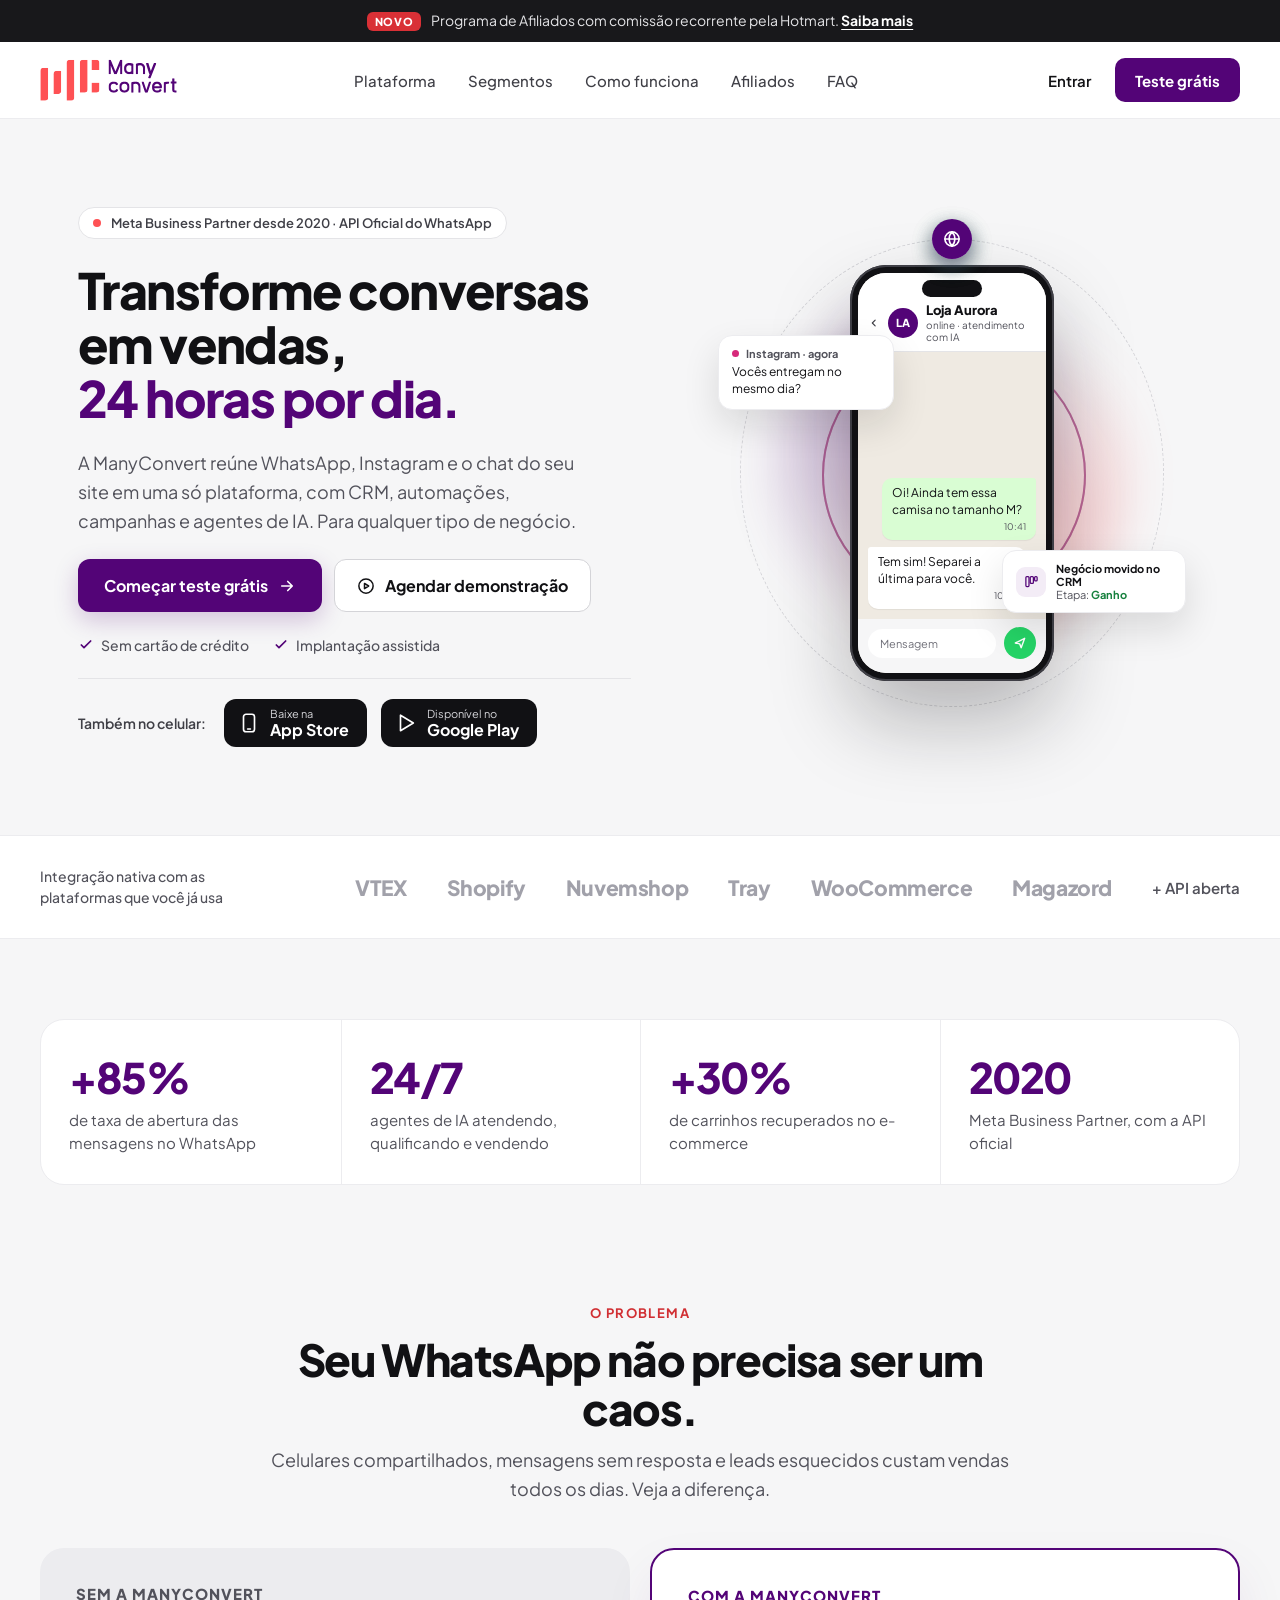
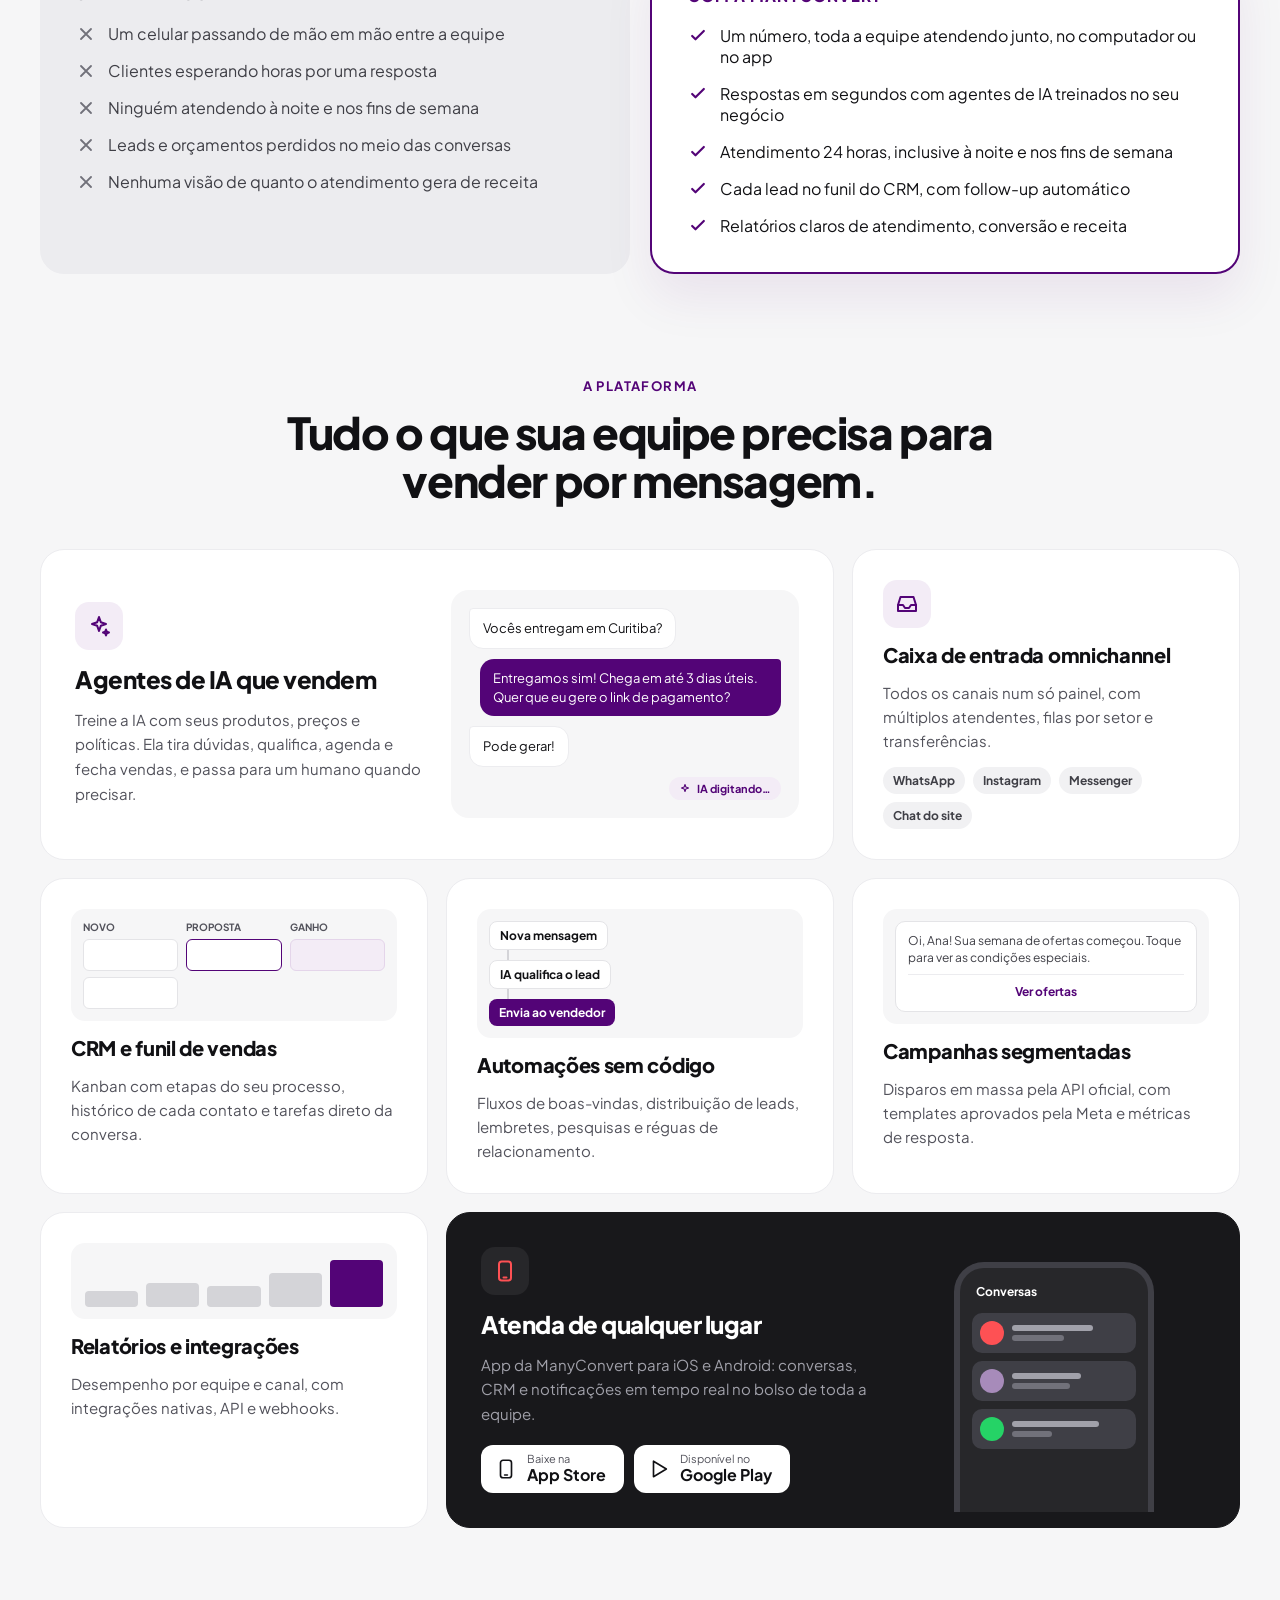
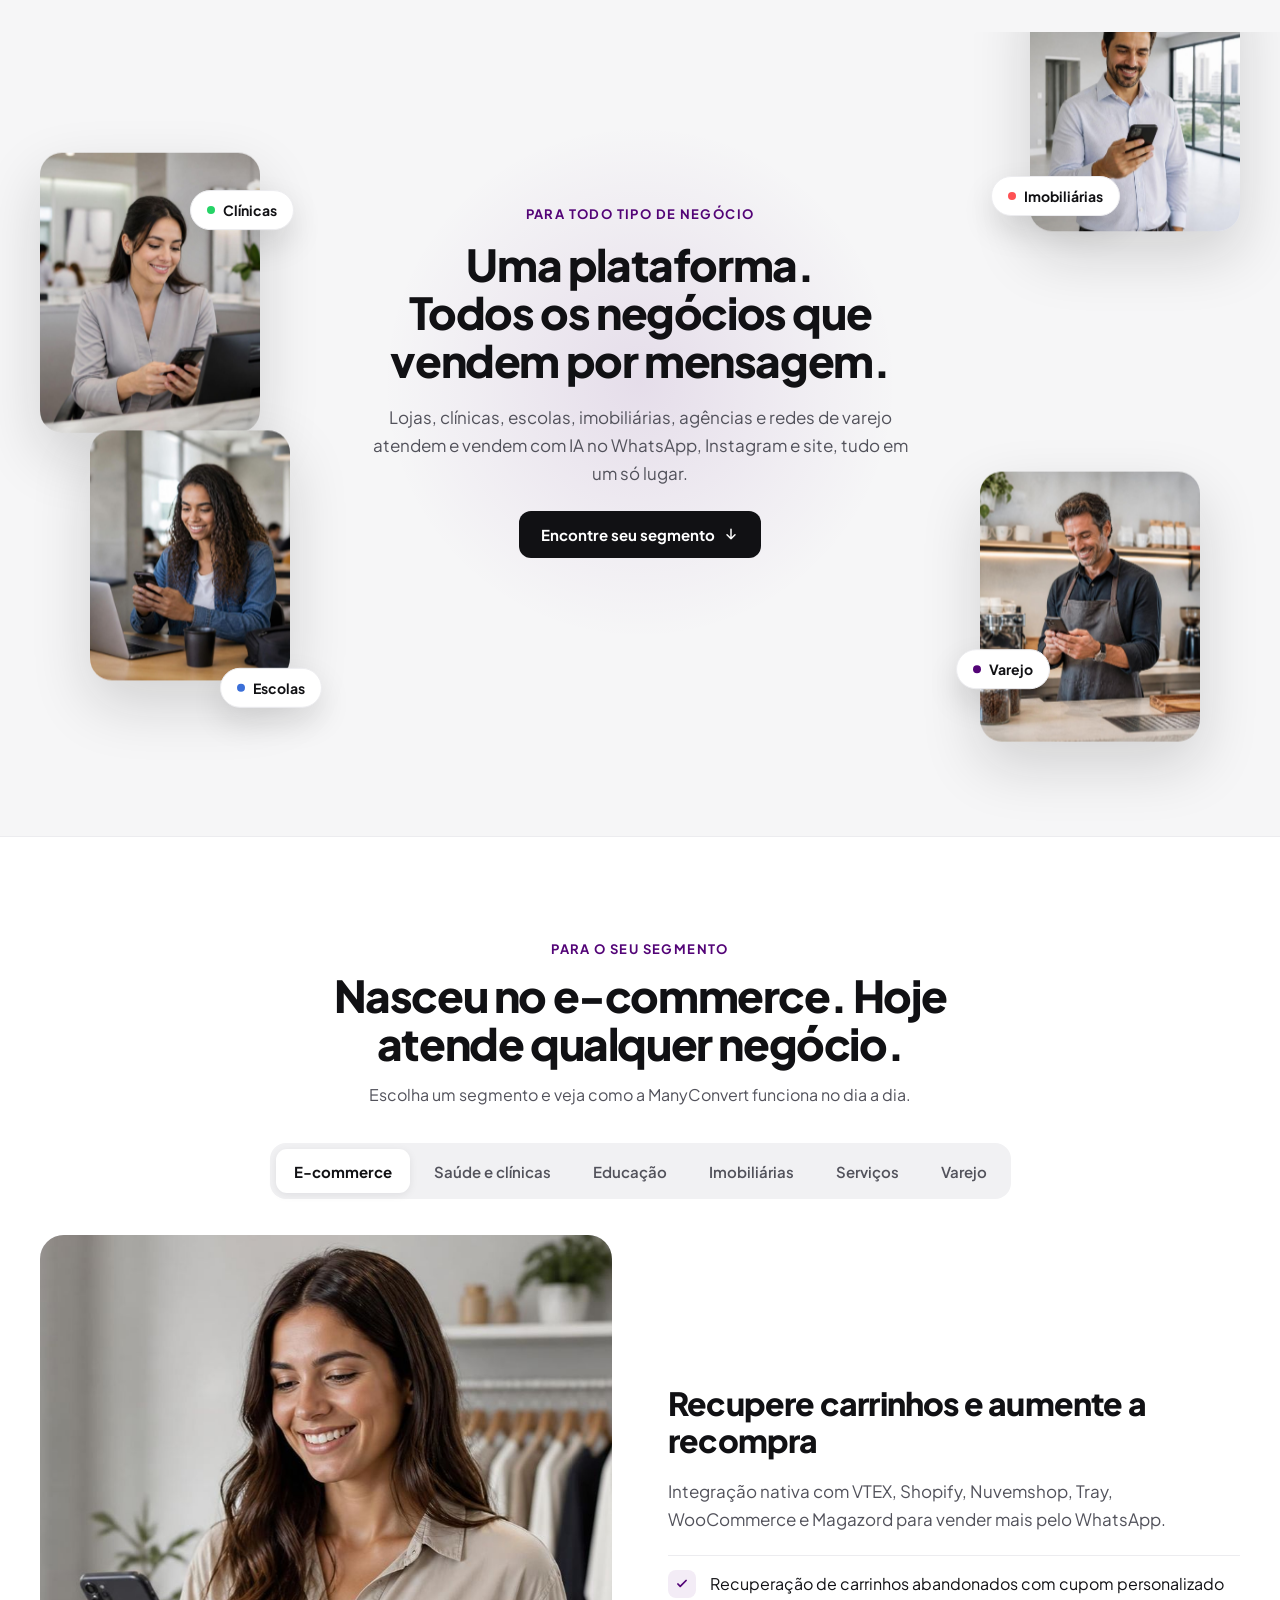
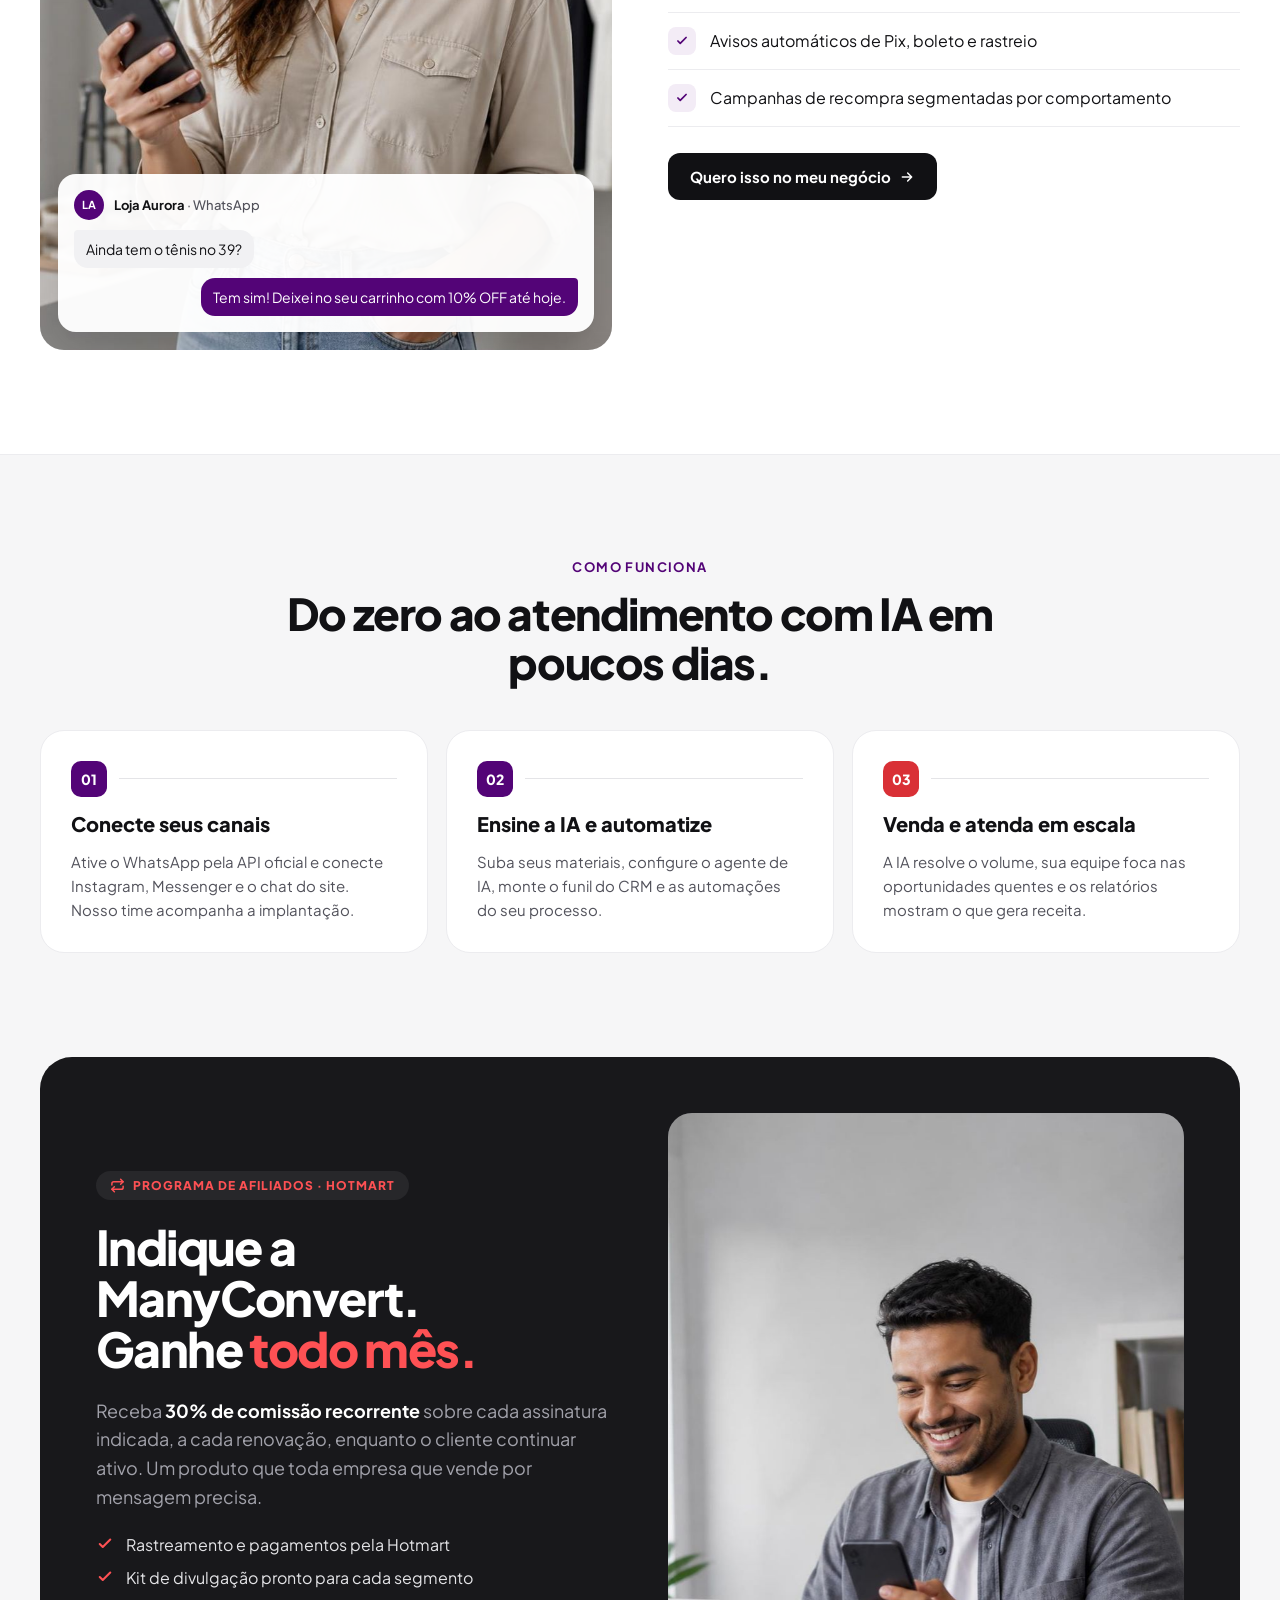
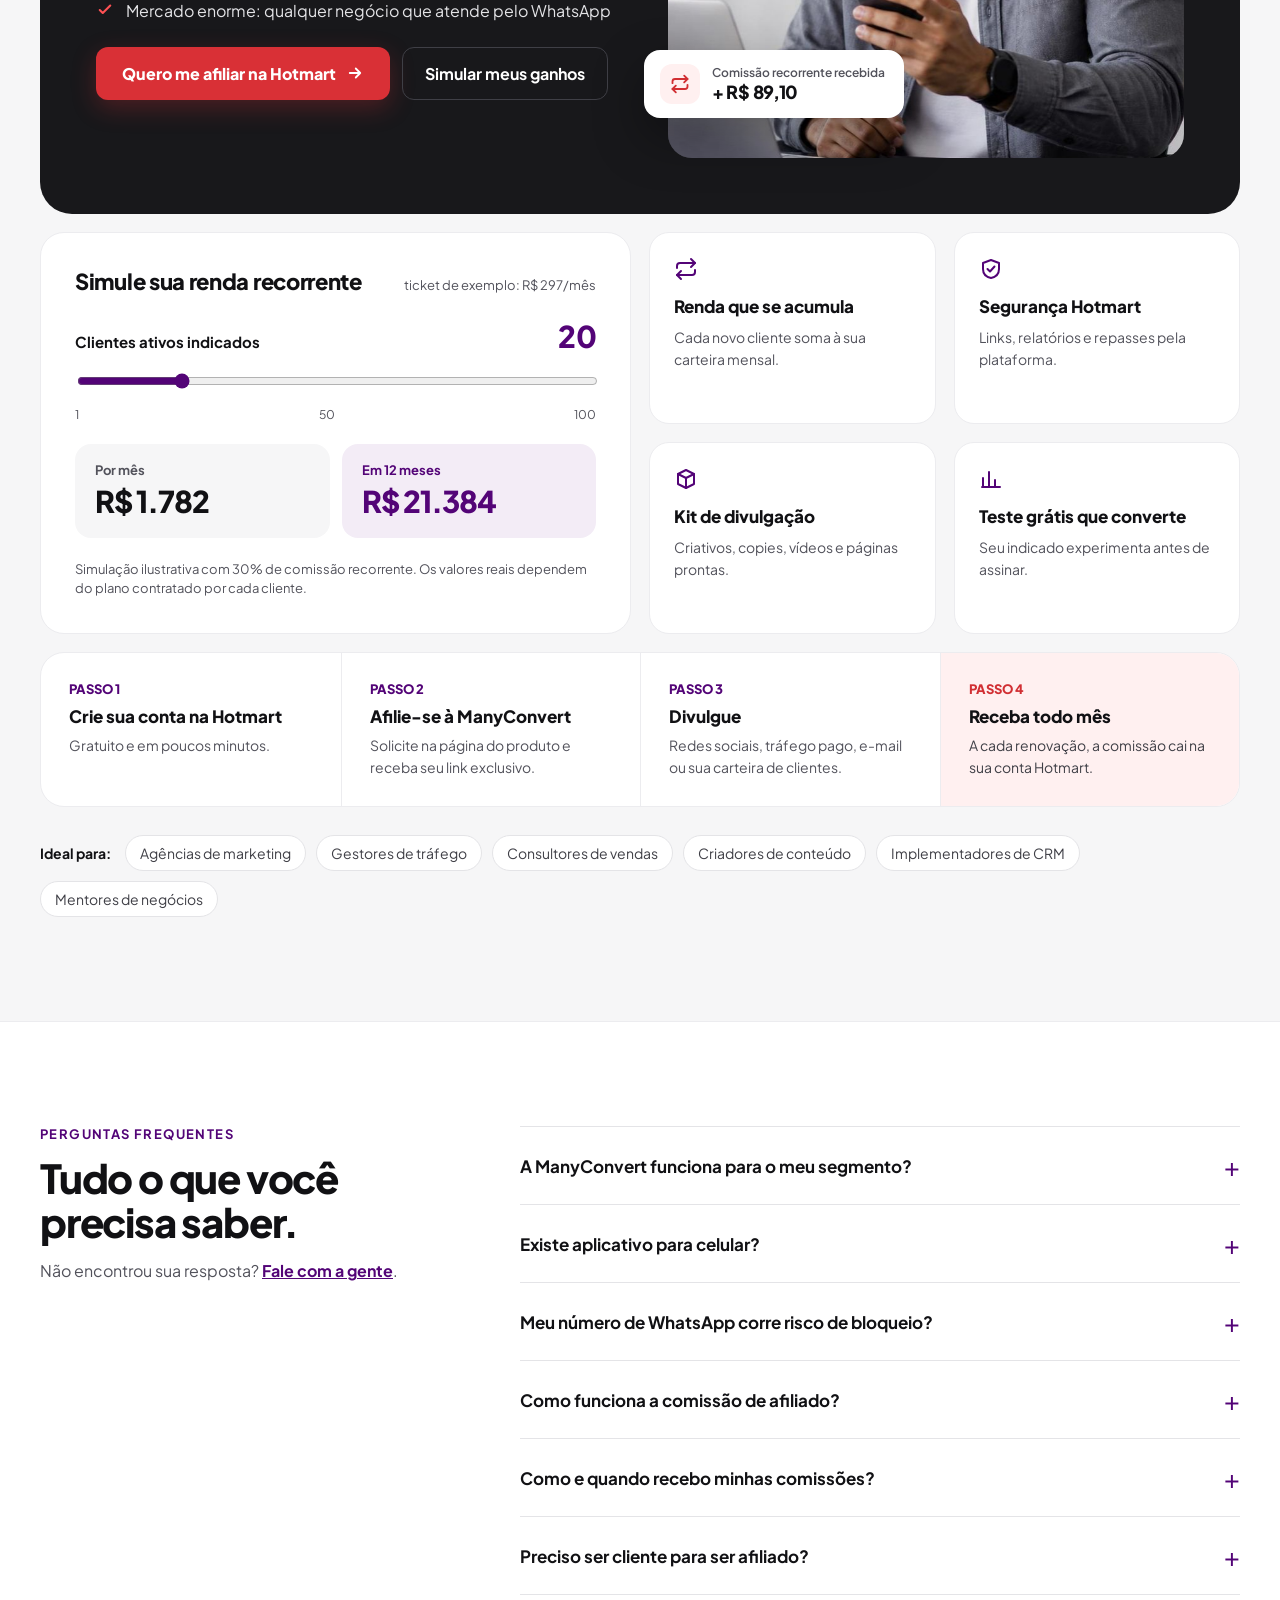
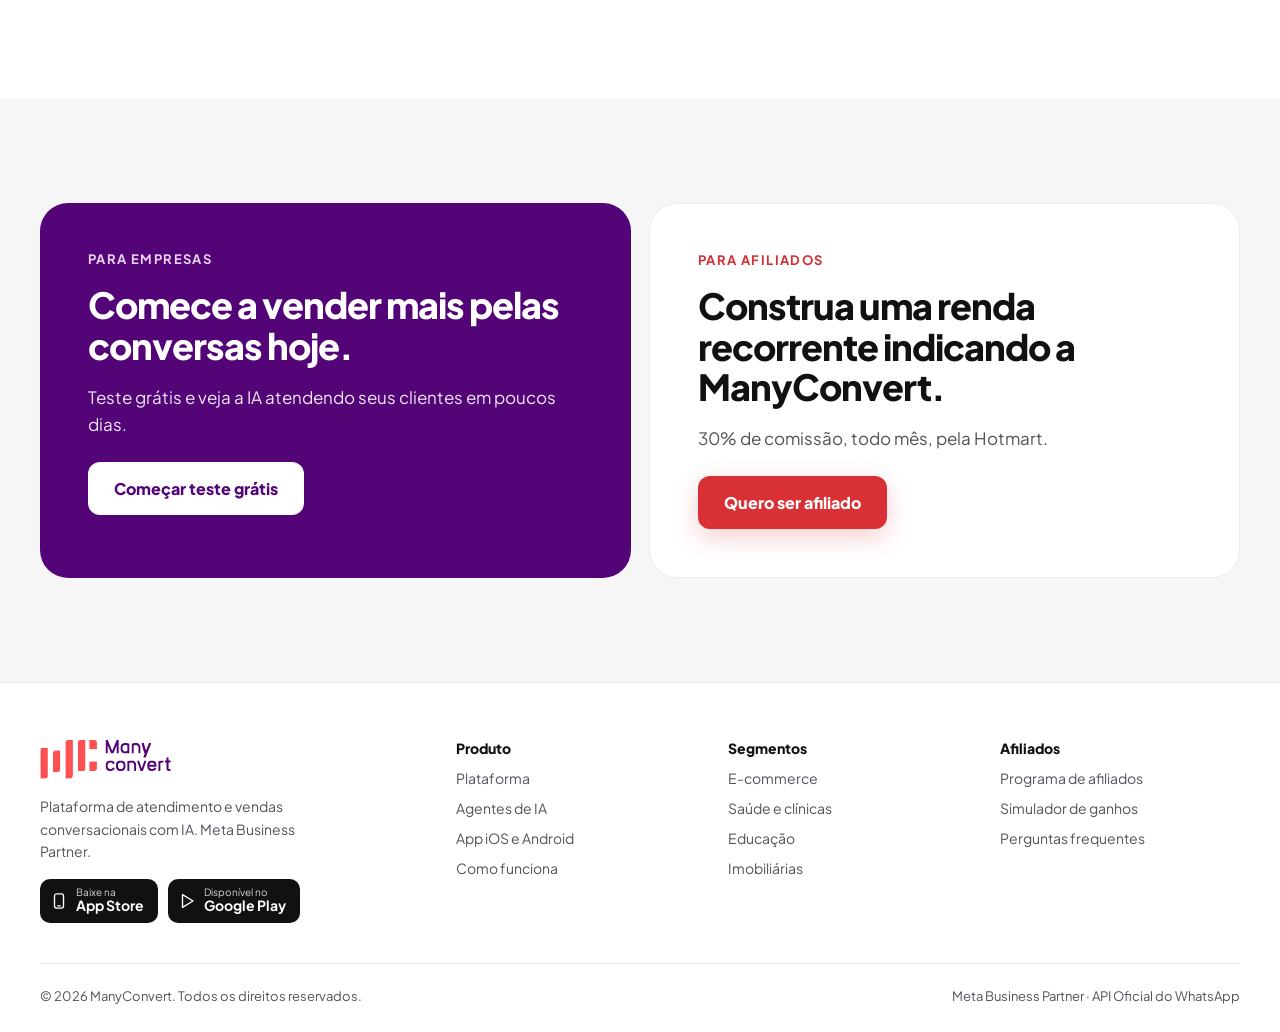
==== index.html @ 29f84075 "Landing ManyConvert v2: multi-nicho + afiliados Hotmart Site estático (HTML, CSS e JS) com a segunda" ====
<!doctype html>
<html lang="pt-BR">
<head>
<meta charset="utf-8">
<meta name="viewport" content="width=device-width, initial-scale=1">
<title>ManyConvert — Atendimento e vendas com IA no WhatsApp</title>
<meta name="description" content="Plataforma de atendimento e vendas conversacionais com IA: WhatsApp, Instagram e chat do site em um só lugar, com CRM, automações, campanhas e agentes de IA. Programa de afiliados com comissão recorrente pela Hotmart.">
<meta name="theme-color" content="#530477">
<meta property="og:type" content="website">
<meta property="og:locale" content="pt_BR">
<meta property="og:site_name" content="ManyConvert">
<meta property="og:title" content="ManyConvert — Transforme conversas em vendas, 24 horas por dia">
<meta property="og:description" content="WhatsApp, Instagram e chat do site com CRM, automações e agentes de IA para qualquer negócio. Seja afiliado e ganhe comissão recorrente.">
<link rel="preconnect" href="https://fonts.googleapis.com">
<link href="https://fonts.googleapis.com/css2?family=Plus+Jakarta+Sans:wght@400;500;600;700;800&amp;display=swap" rel="stylesheet">
<link rel="stylesheet" href="assets/css/style.css">
</head>
<body>
<div style="width: 100%; min-width: 320px; background: #f6f6f7; overflow: hidden">

<!-- ANNOUNCEMENT -->
<div class="announce" style="background: #18181b; color: #e4e4e7; font-size: 14px; text-align: center; padding: 11px 20px">
<span style="display: inline-block; background: #d93036; color: #ffffff; font-weight: 800; font-size: 11px; letter-spacing: .6px; text-transform: uppercase; padding: 3px 8px; border-radius: 6px; margin-right: 10px">Novo</span>Programa de Afiliados com comissão recorrente pela Hotmart. <a href="#afiliados" style="color: #ffffff; font-weight: 700; text-underline-offset: 3px">Saiba mais</a>
</div>

<!-- NAV -->
<header style="background: #ffffff; border-bottom: 1px solid #ececef">
<nav class="pad" aria-label="Principal" style="max-width: 1200px; margin: 0 auto; padding: 16px 32px; display: flex; align-items: center; justify-content: space-between; gap: 24px">
<a href="#topo" aria-label="ManyConvert — início" style="display: flex; align-items: center; text-decoration: none">
<img src="assets/img/logo-manyconvert.svg" alt="ManyConvert" style="height: 42px; width: auto; display: block">
</a>
<div class="navlinks" style="display: flex; align-items: center; gap: 32px; font-size: 15px; font-weight: 500">
<a href="#plataforma" style="color: #3f3f46; text-decoration: none">Plataforma</a>
<a href="#segmentos" style="color: #3f3f46; text-decoration: none">Segmentos</a>
<a href="#como-funciona" style="color: #3f3f46; text-decoration: none">Como funciona</a>
<a href="#afiliados" style="color: #3f3f46; text-decoration: none">Afiliados</a>
<a href="#faq" style="color: #3f3f46; text-decoration: none">FAQ</a>
</div>
<div style="display: flex; align-items: center; gap: 10px">
<a class="navcta" href="#contato" style="color: #111114; text-decoration: none; font-size: 15px; font-weight: 600; padding: 12px 14px">Entrar</a>
<a class="btn" href="#contato" style="background: #530477; color: #ffffff; text-decoration: none; font-weight: 700; font-size: 15px; padding: 12px 20px; border-radius: 10px; min-height: 44px; box-sizing: border-box; display: inline-flex; align-items: center">Teste grátis</a>
</div>
</nav>
</header>

<!-- HERO -->
<section id="topo" style="background: #f6f6f7">
<div class="pad g2" style="max-width: 1124px; margin: 0 auto; padding: 88px 32px; display: grid; grid-template-columns: minmax(0, 52fr) minmax(0, 47fr); gap: 72px; align-items: center">
<div class="herotext" style="display: flex; flex-direction: column; align-items: flex-start; text-align: left; gap: 24px">
<div style="display: inline-flex; align-items: center; gap: 10px; padding: 7px 14px; border: 1px solid #e4e4e7; border-radius: 999px; background: #ffffff; font-size: 13px; font-weight: 600; color: #3f3f46">
<span style="width: 8px; height: 8px; border-radius: 50%; background: #fe5154"></span>Meta Business Partner desde 2020 · API Oficial do WhatsApp</div>
<h1 class="h1" style="margin: 0; font-size: 50px; line-height: 1.08; letter-spacing: -1.6px; font-weight: 800; color: #111114"><span class="nw">Transforme conversas</span> em vendas, <span style="display: block; white-space: nowrap; color: #530477">24 horas por dia.</span></h1>
<p class="lead" style="margin: 0; font-size: 18px; line-height: 1.6; color: #52525b; max-width: 520px">A ManyConvert reúne WhatsApp, Instagram e o chat do seu site em uma só plataforma, com CRM, automações, campanhas e agentes de IA. Para qualquer tipo de negócio.</p>
<div class="stack row" style="display: flex; gap: 12px; flex-wrap: wrap; align-items: center">
<a class="btn" href="#contato" style="background: #530477; color: #ffffff; text-decoration: none; font-weight: 700; font-size: 16px; padding: 16px 26px; border-radius: 12px; display: inline-flex; align-items: center; justify-content: center; gap: 10px; box-shadow: 0 8px 24px rgba(83,4,119,.22)">Começar teste grátis
<svg width="18" height="18" viewBox="0 0 24 24" fill="none" stroke="currentColor" stroke-width="2.2" stroke-linecap="round" stroke-linejoin="round" aria-hidden="true"><path d="M5 12h14M13 6l6 6-6 6"></path></svg></a>
<a class="btn" href="#contato" style="background: #ffffff; color: #111114; text-decoration: none; font-weight: 700; font-size: 16px; padding: 15px 22px; border-radius: 12px; border: 1px solid #d4d4d8; display: inline-flex; align-items: center; justify-content: center; gap: 10px">
<svg width="18" height="18" viewBox="0 0 24 24" fill="none" stroke="currentColor" stroke-width="2" stroke-linecap="round" stroke-linejoin="round" aria-hidden="true"><circle cx="12" cy="12" r="9.5"></circle><path d="M10 8.5l5.5 3.5-5.5 3.5z"></path></svg>Agendar demonstração</a>
</div>
<div class="row" style="display: flex; gap: 12px 24px; flex-wrap: wrap; font-size: 14px; color: #52525b; font-weight: 500">
<span style="display: inline-flex; align-items: center; gap: 7px"><svg width="16" height="16" viewBox="0 0 24 24" fill="none" stroke="#530477" stroke-width="2.6" stroke-linecap="round" stroke-linejoin="round" aria-hidden="true"><path d="M5 12l4 4 10-10"></path></svg>Sem cartão de crédito</span>
<span style="display: inline-flex; align-items: center; gap: 7px"><svg width="16" height="16" viewBox="0 0 24 24" fill="none" stroke="#530477" stroke-width="2.6" stroke-linecap="round" stroke-linejoin="round" aria-hidden="true"><path d="M5 12l4 4 10-10"></path></svg>Implantação assistida</span>

</div>
<div class="stack row" style="display: flex; align-items: center; gap: 12px 14px; flex-wrap: wrap; padding-top: 20px; border-top: 1px solid #e4e4e7; align-self: stretch">
<span style="font-size: 14px; font-weight: 600; color: #3f3f46; margin-right: 4px">Também no celular:</span>
<a class="btn" href="#" aria-label="Baixar o app ManyConvert na App Store" style="display: inline-flex; align-items: center; gap: 10px; background: #111114; color: #ffffff; text-decoration: none; border-radius: 12px; padding: 7px 18px 7px 14px; min-height: 48px; box-sizing: border-box">
<svg width="22" height="22" viewBox="0 0 24 24" fill="none" stroke="currentColor" stroke-width="1.8" stroke-linecap="round" stroke-linejoin="round" aria-hidden="true"><rect x="6" y="2.5" width="12" height="19" rx="2.8"></rect><path d="M10.5 18.5h3"></path></svg>
<span style="display: flex; flex-direction: column; line-height: 1.15"><span style="font-size: 11px; color: #d4d4d8">Baixe na</span><span style="font-size: 16px; font-weight: 700">App Store</span></span></a>
<a class="btn" href="#" aria-label="Baixar o app ManyConvert no Google Play" style="display: inline-flex; align-items: center; gap: 10px; background: #111114; color: #ffffff; text-decoration: none; border-radius: 12px; padding: 7px 18px 7px 14px; min-height: 48px; box-sizing: border-box">
<svg width="22" height="22" viewBox="0 0 24 24" fill="none" stroke="currentColor" stroke-width="1.8" stroke-linejoin="round" aria-hidden="true"><path d="M6 3.5v17l14-8.5z"></path></svg>
<span style="display: flex; flex-direction: column; line-height: 1.15"><span style="font-size: 11px; color: #d4d4d8">Disponível no</span><span style="font-size: 16px; font-weight: 700">Google Play</span></span></a>
</div>
</div>

<!-- HERO ANIMATION -->
<div class="pwrap" style="display: flex; justify-content: center; height: 528px">
<div class="pstage" role="img" aria-label="Animação: um cliente conversa pelo WhatsApp com o agente de IA da loja, recebe o link de pagamento e a venda é concluída" style="position: relative; width: 420px; height: 528px; flex-shrink: 0">
<div class="glow" aria-hidden="true" style="position: absolute; left: 30px; top: 80px; width: 360px; height: 360px; border-radius: 50%; background: radial-gradient(circle at 35% 38%, rgba(83,4,119,.32), rgba(83,4,119,0) 60%), radial-gradient(circle at 68% 66%, rgba(254,81,84,.30), rgba(254,81,84,0) 58%); filter: blur(22px); z-index: 0"></div>
<div class="ring" aria-hidden="true" style="position: absolute; left: 80px; top: 130px; width: 260px; height: 260px; border-radius: 50%; border: 2px solid rgba(83,4,119,.30); z-index: 0"></div>
<div class="ring ring2" aria-hidden="true" style="position: absolute; left: 80px; top: 130px; width: 260px; height: 260px; border-radius: 50%; border: 2px solid rgba(254,81,84,.30); z-index: 0"></div>
<div class="ring ring3" aria-hidden="true" style="position: absolute; left: 80px; top: 130px; width: 260px; height: 260px; border-radius: 50%; border: 2px solid rgba(83,4,119,.22); z-index: 0"></div>
<div aria-hidden="true" style="position: absolute; left: -2px; top: 26px; width: 424px; height: 468px; border-radius: 50%; border: 1.5px dashed #d4d4d8; box-sizing: border-box; z-index: 1"></div>

<!-- phone -->
<div aria-hidden="true" style="position: absolute; left: 108px; top: 52px; width: 204px; height: 416px; z-index: 2; background: #111114; border-radius: 36px; padding: 8px; box-sizing: border-box; box-shadow: 0 40px 80px rgba(17,17,20,.28), inset 0 0 0 2px #3f3f46">
<div style="position: relative; width: 100%; height: 100%; border-radius: 28px; overflow: hidden; background: #efeae2; display: flex; flex-direction: column">
<div style="position: absolute; left: 50%; top: 7px; width: 60px; height: 17px; margin-left: -30px; background: #111114; border-radius: 10px; z-index: 2"></div>
<div style="background: #ffffff; padding: 30px 10px 8px; display: flex; align-items: center; gap: 8px; border-bottom: 1px solid #e4e4e7; flex-shrink: 0">
<svg width="14" height="14" viewBox="0 0 24 24" fill="none" stroke="#3f3f46" stroke-width="2.4" stroke-linecap="round" stroke-linejoin="round"><path d="M15 18l-6-6 6-6"></path></svg>
<div style="width: 30px; height: 30px; border-radius: 50%; background: #530477; color: #ffffff; font-size: 11px; font-weight: 800; display: flex; align-items: center; justify-content: center; flex-shrink: 0">LA</div>
<div style="flex-grow: 1; min-width: 0">
<div style="font-size: 13px; font-weight: 800; color: #111114; line-height: 1.2">Loja Aurora</div>
<div data-show="typing" style="font-size: 10px; font-weight: 600; color: #15803d">digitando…</div>
<div data-show="notTyping" style="font-size: 10px; color: #52525b">online · atendimento com IA</div>
</div>
</div>
<div style="flex-grow: 1; min-height: 0; overflow: hidden; display: flex; flex-direction: column; justify-content: flex-end; gap: 7px; padding: 10px">
<div data-show="s1" class="pop" style="align-self: flex-end; max-width: 80%; background: #d9fdd3; padding: 7px 10px; border-radius: 10px 3px 10px 10px; font-size: 12px; line-height: 1.4; color: #111114; box-shadow: 0 1px 1px rgba(0,0,0,.06)">Oi! Ainda tem essa camisa no tamanho M?<div style="text-align: right; font-size: 9px; color: #52525b; margin-top: 2px">10:41</div></div>
<div data-show="typing1" class="pop" style="align-self: flex-start; background: #ffffff; padding: 10px 12px; border-radius: 3px 10px 10px 10px; display: flex; gap: 4px; box-shadow: 0 1px 1px rgba(0,0,0,.06)"><span class="dot" style="width: 6px; height: 6px; border-radius: 50%; background: #71717a"></span><span class="dot dot2" style="width: 6px; height: 6px; border-radius: 50%; background: #71717a"></span><span class="dot dot3" style="width: 6px; height: 6px; border-radius: 50%; background: #71717a"></span></div>
<div data-show="s3" class="pop" style="align-self: flex-start; max-width: 82%; background: #ffffff; padding: 7px 10px; border-radius: 3px 10px 10px 10px; font-size: 12px; line-height: 1.4; color: #111114; box-shadow: 0 1px 1px rgba(0,0,0,.06)">Tem sim! Separei a última para você.<div style="text-align: right; font-size: 9px; color: #52525b; margin-top: 2px">10:41</div></div>
<div data-show="s4" class="pop" style="align-self: flex-start; width: 80%; background: #ffffff; border-radius: 3px 10px 10px 10px; overflow: hidden; box-shadow: 0 1px 1px rgba(0,0,0,.06)">
<div style="height: 52px; background: #ececef; display: flex; align-items: center; justify-content: center; color: #530477"><svg width="34" height="34" viewBox="0 0 24 24" fill="none" stroke="currentColor" stroke-width="1.6" stroke-linejoin="round"><path d="M8.5 3L3 6l2 4.5 2.5-1V21h9V9.5l2.5 1L21 6l-5.5-3c-.6 1.6-1.9 2.5-3.5 2.5S9.1 4.6 8.5 3z"></path></svg></div>
<div style="padding: 7px 10px 6px"><div style="font-size: 12px; font-weight: 700; color: #111114">Camisa de linho · M</div><div style="font-size: 12px; color: #52525b">R$ 189,90</div></div>
<div class="shine" style="border-top: 1px solid #ececef; padding: 7px; text-align: center; font-size: 12px; font-weight: 800; color: #530477">Pagar com Pix</div>
</div>
<div data-show="s5" class="pop" style="align-self: flex-end; max-width: 80%; background: #d9fdd3; padding: 7px 10px; border-radius: 10px 3px 10px 10px; font-size: 12px; line-height: 1.4; color: #111114; box-shadow: 0 1px 1px rgba(0,0,0,.06)">Perfeito, já paguei!<div style="text-align: right; font-size: 9px; color: #52525b; margin-top: 2px">10:42</div></div>
<div data-show="typing2" class="pop" style="align-self: flex-start; background: #ffffff; padding: 10px 12px; border-radius: 3px 10px 10px 10px; display: flex; gap: 4px; box-shadow: 0 1px 1px rgba(0,0,0,.06)"><span class="dot" style="width: 6px; height: 6px; border-radius: 50%; background: #71717a"></span><span class="dot dot2" style="width: 6px; height: 6px; border-radius: 50%; background: #71717a"></span><span class="dot dot3" style="width: 6px; height: 6px; border-radius: 50%; background: #71717a"></span></div>
<div data-show="s7" class="pop" style="align-self: flex-start; max-width: 84%; background: #ffffff; padding: 7px 10px; border-radius: 3px 10px 10px 10px; font-size: 12px; line-height: 1.4; color: #111114; box-shadow: 0 1px 1px rgba(0,0,0,.06)"><span style="font-weight: 800; color: #15803d">Pagamento confirmado!</span> Seu pedido chega amanhã.<div style="text-align: right; font-size: 9px; color: #52525b; margin-top: 2px">10:42</div></div>
</div>
<div style="background: #f6f6f7; padding: 8px 10px 14px; display: flex; gap: 8px; align-items: center; flex-shrink: 0">
<div style="flex-grow: 1; background: #ffffff; border-radius: 999px; padding: 8px 12px; font-size: 11px; color: #71717a">Mensagem</div>
<div style="width: 32px; height: 32px; border-radius: 50%; background: #25d366; color: #ffffff; display: flex; align-items: center; justify-content: center; flex-shrink: 0"><svg width="14" height="14" viewBox="0 0 24 24" fill="none" stroke="currentColor" stroke-width="2.4" stroke-linecap="round" stroke-linejoin="round"><path d="M4 12l16-8-6 16-2.5-6.5z"></path></svg></div>
</div>
</div>
</div>

<!-- orbit -->
<div class="orb o1" aria-hidden="true"><div style="width: 40px; height: 40px; border-radius: 50%; background: #25d366; color: #ffffff; display: flex; align-items: center; justify-content: center; box-shadow: 0 8px 20px rgba(37,211,102,.35)"><svg width="20" height="20" viewBox="0 0 24 24" fill="none" stroke="currentColor" stroke-width="2" stroke-linecap="round" stroke-linejoin="round"><path d="M4 20l1.4-4A8 8 0 1 1 8.2 18.7z"></path><path d="M9 10.5h6M9 13.5h4"></path></svg></div></div>
<div class="orb o2" aria-hidden="true"><div style="width: 40px; height: 40px; border-radius: 50%; background: #ffffff; color: #d6297a; display: flex; align-items: center; justify-content: center; box-shadow: 0 8px 20px rgba(17,17,20,.14)"><svg width="20" height="20" viewBox="0 0 24 24" fill="none" stroke="currentColor" stroke-width="2" stroke-linecap="round" stroke-linejoin="round"><rect x="3.5" y="3.5" width="17" height="17" rx="5"></rect><circle cx="12" cy="12" r="4"></circle><circle cx="17.2" cy="6.8" r=".6"></circle></svg></div></div>
<div class="orb o3" aria-hidden="true"><div style="width: 40px; height: 40px; border-radius: 50%; background: #ffffff; color: #3b6fd8; display: flex; align-items: center; justify-content: center; box-shadow: 0 8px 20px rgba(17,17,20,.14)"><svg width="20" height="20" viewBox="0 0 24 24" fill="none" stroke="currentColor" stroke-width="2" stroke-linecap="round" stroke-linejoin="round"><path d="M12 3.5c-4.8 0-8.5 3.5-8.5 8 0 2.5 1.2 4.7 3 6.1v3l2.9-1.6c.8.2 1.7.4 2.6.4 4.8 0 8.5-3.5 8.5-8s-3.7-7.9-8.5-7.9z"></path><path d="M7.5 13.5l3-3 2 2 4-3.5"></path></svg></div></div>
<div class="orb o4" aria-hidden="true"><div style="width: 40px; height: 40px; border-radius: 50%; background: #530477; color: #ffffff; display: flex; align-items: center; justify-content: center; box-shadow: 0 8px 20px rgba(83,4,119,.35)"><svg width="20" height="20" viewBox="0 0 24 24" fill="none" stroke="currentColor" stroke-width="2" stroke-linecap="round" stroke-linejoin="round"><circle cx="12" cy="12" r="8.5"></circle><path d="M3.5 12h17M12 3.5c2.3 2.4 3.5 5.2 3.5 8.5s-1.2 6.1-3.5 8.5c-2.3-2.4-3.5-5.2-3.5-8.5s1.2-6.1 3.5-8.5z"></path></svg></div></div>

<!-- floating cards -->
<div class="bob float" style="position: absolute; left: -24px; top: 122px; width: 176px; box-sizing: border-box; z-index: 5; background: #ffffff; border: 1px solid #ececef; border-radius: 14px; padding: 11px 13px; box-shadow: 0 16px 36px rgba(17,17,20,.12); display: flex; flex-direction: column; gap: 4px">
<div style="display: flex; align-items: center; gap: 7px; font-size: 11px; font-weight: 700; color: #52525b"><span style="width: 7px; height: 7px; border-radius: 50%; background: #d6297a"></span>Instagram · agora</div>
<div style="font-size: 12px; line-height: 1.4; color: #111114">Vocês entregam no mesmo dia?</div>
</div>
<div class="bob b3 float" style="position: absolute; right: -24px; bottom: 128px; width: 184px; box-sizing: border-box; z-index: 5; background: #ffffff; border: 1px solid #ececef; border-radius: 14px; padding: 11px 13px; box-shadow: 0 16px 36px rgba(17,17,20,.12); display: flex; align-items: center; gap: 10px">
<div style="width: 30px; height: 30px; border-radius: 9px; background: #f3ecf6; color: #530477; display: flex; align-items: center; justify-content: center; flex-shrink: 0"><svg width="15" height="15" viewBox="0 0 24 24" fill="none" stroke="currentColor" stroke-width="2" stroke-linecap="round" stroke-linejoin="round" aria-hidden="true"><rect x="3" y="4" width="5" height="16" rx="1.5"></rect><rect x="10" y="4" width="5" height="11" rx="1.5"></rect><rect x="17" y="4" width="4" height="7" rx="1.5"></rect></svg></div>
<div><div style="font-size: 11px; font-weight: 700; color: #111114">Negócio movido no CRM</div><div style="font-size: 11px; color: #52525b">Etapa: <span style="color: #15803d; font-weight: 700">Ganho</span></div></div>
</div>

<!-- toast -->
<div data-show="showToast" class="toast" style="position: absolute; left: 80px; bottom: 4px; width: 260px; box-sizing: border-box; z-index: 6; background: #111114; color: #ffffff; border-radius: 16px; padding: 11px 14px; display: flex; align-items: center; gap: 11px; box-shadow: 0 18px 40px rgba(17,17,20,.35)">
<div style="width: 34px; height: 34px; border-radius: 50%; background: #d93036; color: #ffffff; display: flex; align-items: center; justify-content: center; flex-shrink: 0"><svg width="17" height="17" viewBox="0 0 24 24" fill="none" stroke="currentColor" stroke-width="3" stroke-linecap="round" stroke-linejoin="round" aria-hidden="true"><path d="M5 12l4 4 10-10"></path></svg></div>
<div><div style="font-size: 11px; color: #a1a1aa">Venda concluída pela IA</div><div style="font-size: 16px; font-weight: 800; letter-spacing: -.2px">+ R$ 189,90</div></div>
</div>
</div>
</div>
</div>
</section>

<!-- INTEGRATIONS -->
<section style="background: #ffffff; border-top: 1px solid #ececef; border-bottom: 1px solid #ececef">
<div class="pad" style="max-width: 1200px; margin: 0 auto; padding: 30px 32px; display: flex; flex-wrap: wrap; align-items: center; justify-content: space-between; gap: 18px 40px">
<div style="font-size: 14px; color: #52525b; font-weight: 500; max-width: 220px; line-height: 1.5">Integração nativa com as plataformas que você já usa</div>
<div style="display: flex; flex-wrap: wrap; align-items: center; gap: 14px 40px; font-size: 21px; font-weight: 800; letter-spacing: -.4px; color: #a1a1aa">
<span>VTEX</span><span>Shopify</span><span>Nuvemshop</span><span>Tray</span><span>WooCommerce</span><span>Magazord</span><span style="font-size: 15px; font-weight: 600; letter-spacing: 0; color: #52525b">+ API aberta</span>
</div>
</div>
</section>

<!-- METRICS -->
<section class="sec" style="padding: 80px 0 16px">
<div class="pad" style="max-width: 1200px; margin: 0 auto; padding: 0 32px">
<div class="g4" style="display: grid; grid-template-columns: repeat(4, minmax(0, 1fr)); background: #ffffff; border: 1px solid #ececef; border-radius: 24px; overflow: hidden">
<div style="padding: 30px 28px; display: flex; flex-direction: column; gap: 6px">
<div style="font-size: 42px; font-weight: 800; letter-spacing: -1.5px; color: #530477">+85%</div>
<div style="font-size: 15px; line-height: 1.5; color: #52525b">de taxa de abertura das mensagens no WhatsApp</div>
</div>
<div class="metric" style="padding: 30px 28px; display: flex; flex-direction: column; gap: 6px; border-left: 1px solid #ececef">
<div style="font-size: 42px; font-weight: 800; letter-spacing: -1.5px; color: #530477">24/7</div>
<div style="font-size: 15px; line-height: 1.5; color: #52525b">agentes de IA atendendo, qualificando e vendendo</div>
</div>
<div class="metric" style="padding: 30px 28px; display: flex; flex-direction: column; gap: 6px; border-left: 1px solid #ececef">
<div style="font-size: 42px; font-weight: 800; letter-spacing: -1.5px; color: #530477">+30%</div>
<div style="font-size: 15px; line-height: 1.5; color: #52525b">de carrinhos recuperados no e-commerce</div>
</div>
<div class="metric" style="padding: 30px 28px; display: flex; flex-direction: column; gap: 6px; border-left: 1px solid #ececef">
<div style="font-size: 42px; font-weight: 800; letter-spacing: -1.5px; color: #530477">2020</div>
<div style="font-size: 15px; line-height: 1.5; color: #52525b">Meta Business Partner, com a API oficial</div>
</div>
</div>
</div>
</section>

<!-- BEFORE / AFTER -->
<section class="sec" style="padding: 104px 0">
<div class="pad" style="max-width: 1200px; margin: 0 auto; padding: 0 32px; display: flex; flex-direction: column; gap: 44px">
<div style="display: flex; flex-direction: column; align-items: center; align-self: center; text-align: center; gap: 14px; max-width: 760px">
<div style="font-size: 13px; font-weight: 700; letter-spacing: 1.4px; color: #d12f33; text-transform: uppercase">O problema</div>
<h2 class="h2" style="margin: 0; font-size: 44px; line-height: 1.1; letter-spacing: -1.4px; font-weight: 800">Seu WhatsApp não precisa ser um caos.</h2>
<p style="margin: 0; font-size: 18px; line-height: 1.6; color: #52525b">Celulares compartilhados, mensagens sem resposta e leads esquecidos custam vendas todos os dias. Veja a diferença.</p>
</div>
<div class="g2" style="display: grid; grid-template-columns: repeat(2, minmax(0, 1fr)); gap: 20px">
<div style="background: #ececef; border-radius: 24px; padding: 36px; display: flex; flex-direction: column; gap: 20px">
<div style="font-size: 15px; font-weight: 800; color: #52525b; text-transform: uppercase; letter-spacing: 1px">Sem a ManyConvert</div>
<ul style="margin: 0; padding: 0; list-style: none; display: flex; flex-direction: column; gap: 16px; font-size: 16px; color: #3f3f46">
<li style="display: flex; gap: 12px; align-items: flex-start"><svg width="20" height="20" viewBox="0 0 24 24" fill="none" stroke="#71717a" stroke-width="2.2" stroke-linecap="round" aria-hidden="true" style="flex-shrink: 0; margin-top: 1px"><path d="M6 6l12 12M18 6L6 18"></path></svg>Um celular passando de mão em mão entre a equipe</li>
<li style="display: flex; gap: 12px; align-items: flex-start"><svg width="20" height="20" viewBox="0 0 24 24" fill="none" stroke="#71717a" stroke-width="2.2" stroke-linecap="round" aria-hidden="true" style="flex-shrink: 0; margin-top: 1px"><path d="M6 6l12 12M18 6L6 18"></path></svg>Clientes esperando horas por uma resposta</li>
<li style="display: flex; gap: 12px; align-items: flex-start"><svg width="20" height="20" viewBox="0 0 24 24" fill="none" stroke="#71717a" stroke-width="2.2" stroke-linecap="round" aria-hidden="true" style="flex-shrink: 0; margin-top: 1px"><path d="M6 6l12 12M18 6L6 18"></path></svg>Ninguém atendendo à noite e nos fins de semana</li>
<li style="display: flex; gap: 12px; align-items: flex-start"><svg width="20" height="20" viewBox="0 0 24 24" fill="none" stroke="#71717a" stroke-width="2.2" stroke-linecap="round" aria-hidden="true" style="flex-shrink: 0; margin-top: 1px"><path d="M6 6l12 12M18 6L6 18"></path></svg>Leads e orçamentos perdidos no meio das conversas</li>
<li style="display: flex; gap: 12px; align-items: flex-start"><svg width="20" height="20" viewBox="0 0 24 24" fill="none" stroke="#71717a" stroke-width="2.2" stroke-linecap="round" aria-hidden="true" style="flex-shrink: 0; margin-top: 1px"><path d="M6 6l12 12M18 6L6 18"></path></svg>Nenhuma visão de quanto o atendimento gera de receita</li>
</ul>
</div>
<div style="background: #ffffff; border: 2px solid #530477; border-radius: 24px; padding: 36px; display: flex; flex-direction: column; gap: 20px; box-shadow: 0 24px 50px rgba(83,4,119,.08)">
<div style="font-size: 15px; font-weight: 800; color: #530477; text-transform: uppercase; letter-spacing: 1px">Com a ManyConvert</div>
<ul style="margin: 0; padding: 0; list-style: none; display: flex; flex-direction: column; gap: 16px; font-size: 16px; color: #111114">
<li style="display: flex; gap: 12px; align-items: flex-start"><svg width="20" height="20" viewBox="0 0 24 24" fill="none" stroke="#530477" stroke-width="2.6" stroke-linecap="round" stroke-linejoin="round" aria-hidden="true" style="flex-shrink: 0; margin-top: 1px"><path d="M5 12l4 4 10-10"></path></svg>Um número, toda a equipe atendendo junto, no computador ou no app</li>
<li style="display: flex; gap: 12px; align-items: flex-start"><svg width="20" height="20" viewBox="0 0 24 24" fill="none" stroke="#530477" stroke-width="2.6" stroke-linecap="round" stroke-linejoin="round" aria-hidden="true" style="flex-shrink: 0; margin-top: 1px"><path d="M5 12l4 4 10-10"></path></svg>Respostas em segundos com agentes de IA treinados no seu negócio</li>
<li style="display: flex; gap: 12px; align-items: flex-start"><svg width="20" height="20" viewBox="0 0 24 24" fill="none" stroke="#530477" stroke-width="2.6" stroke-linecap="round" stroke-linejoin="round" aria-hidden="true" style="flex-shrink: 0; margin-top: 1px"><path d="M5 12l4 4 10-10"></path></svg>Atendimento 24 horas, inclusive à noite e nos fins de semana</li>
<li style="display: flex; gap: 12px; align-items: flex-start"><svg width="20" height="20" viewBox="0 0 24 24" fill="none" stroke="#530477" stroke-width="2.6" stroke-linecap="round" stroke-linejoin="round" aria-hidden="true" style="flex-shrink: 0; margin-top: 1px"><path d="M5 12l4 4 10-10"></path></svg>Cada lead no funil do CRM, com follow-up automático</li>
<li style="display: flex; gap: 12px; align-items: flex-start"><svg width="20" height="20" viewBox="0 0 24 24" fill="none" stroke="#530477" stroke-width="2.6" stroke-linecap="round" stroke-linejoin="round" aria-hidden="true" style="flex-shrink: 0; margin-top: 1px"><path d="M5 12l4 4 10-10"></path></svg>Relatórios claros de atendimento, conversão e receita</li>
</ul>
</div>
</div>
</div>
</section>

<!-- PLATFORM BENTO -->
<section id="plataforma" class="sec" style="padding: 0 0 104px">
<div class="pad" style="max-width: 1200px; margin: 0 auto; padding: 0 32px; display: flex; flex-direction: column; gap: 44px">
<div style="display: flex; flex-direction: column; align-items: center; align-self: center; text-align: center; gap: 14px; max-width: 760px">
<div style="font-size: 13px; font-weight: 700; letter-spacing: 1.4px; color: #530477; text-transform: uppercase">A plataforma</div>
<h2 class="h2" style="margin: 0; font-size: 44px; line-height: 1.1; letter-spacing: -1.4px; font-weight: 800">Tudo o que sua equipe precisa para vender por mensagem.</h2>
</div>
<div class="g3" style="display: grid; grid-template-columns: repeat(3, minmax(0, 1fr)); gap: 18px">

<div class="lift span2 g2" style="grid-column: span 2; background: #ffffff; border: 1px solid #ececef; border-radius: 24px; padding: 34px; display: grid; grid-template-columns: repeat(2, minmax(0, 1fr)); gap: 28px; align-items: center">
<div style="display: flex; flex-direction: column; gap: 14px">
<div style="width: 48px; height: 48px; border-radius: 14px; background: #f3ecf6; color: #530477; display: flex; align-items: center; justify-content: center"><svg width="24" height="24" viewBox="0 0 24 24" fill="none" stroke="currentColor" stroke-width="2" stroke-linecap="round" stroke-linejoin="round" aria-hidden="true"><path d="M12 3l1.8 5.2L19 10l-5.2 1.8L12 17l-1.8-5.2L5 10l5.2-1.8z"></path><path d="M19 15.5l.8 2.2 2.2.8-2.2.8-.8 2.2-.8-2.2-2.2-.8 2.2-.8z"></path></svg></div>
<h3 style="margin: 0; font-size: 24px; font-weight: 800; letter-spacing: -.5px">Agentes de IA que vendem</h3>
<p style="margin: 0; font-size: 15px; line-height: 1.65; color: #52525b">Treine a IA com seus produtos, preços e políticas. Ela tira dúvidas, qualifica, agenda e fecha vendas, e passa para um humano quando precisar.</p>
</div>
<div style="background: #f6f6f7; border-radius: 18px; padding: 18px; display: flex; flex-direction: column; gap: 10px">
<div style="align-self: flex-start; max-width: 85%; background: #ffffff; border: 1px solid #ececef; padding: 10px 13px; border-radius: 4px 14px 14px 14px; font-size: 13px; line-height: 1.45">Vocês entregam em Curitiba?</div>
<div style="align-self: flex-end; max-width: 88%; background: #530477; color: #ffffff; padding: 10px 13px; border-radius: 14px 4px 14px 14px; font-size: 13px; line-height: 1.45">Entregamos sim! Chega em até 3 dias úteis. Quer que eu gere o link de pagamento?</div>
<div style="align-self: flex-start; max-width: 85%; background: #ffffff; border: 1px solid #ececef; padding: 10px 13px; border-radius: 4px 14px 14px 14px; font-size: 13px; line-height: 1.45">Pode gerar!</div>
<div style="align-self: flex-end; display: inline-flex; align-items: center; gap: 6px; font-size: 11px; font-weight: 700; color: #530477; background: #f3ecf6; padding: 5px 10px; border-radius: 999px">
<svg width="12" height="12" viewBox="0 0 24 24" fill="none" stroke="currentColor" stroke-width="2.2" stroke-linejoin="round" aria-hidden="true"><path d="M12 3l1.8 5.2L19 10l-5.2 1.8L12 17l-1.8-5.2L5 10l5.2-1.8z"></path></svg>IA digitando…</div>
</div>
</div>

<div class="lift" style="background: #ffffff; border: 1px solid #ececef; border-radius: 24px; padding: 30px; display: flex; flex-direction: column; gap: 14px">
<div style="width: 48px; height: 48px; border-radius: 14px; background: #f3ecf6; color: #530477; display: flex; align-items: center; justify-content: center"><svg width="24" height="24" viewBox="0 0 24 24" fill="none" stroke="currentColor" stroke-width="2" stroke-linecap="round" stroke-linejoin="round" aria-hidden="true"><path d="M3 13h5l2 3h4l2-3h5"></path><path d="M5.5 5h13l2.5 8v6H3v-6z"></path></svg></div>
<h3 style="margin: 0; font-size: 20px; font-weight: 800; letter-spacing: -.3px">Caixa de entrada omnichannel</h3>
<p style="margin: 0; font-size: 15px; line-height: 1.6; color: #52525b">Todos os canais num só painel, com múltiplos atendentes, filas por setor e transferências.</p>
<div style="display: flex; flex-wrap: wrap; gap: 8px; margin-top: auto">
<span style="font-size: 12px; font-weight: 700; padding: 6px 10px; border-radius: 999px; background: #f1f1f3; color: #3f3f46">WhatsApp</span>
<span style="font-size: 12px; font-weight: 700; padding: 6px 10px; border-radius: 999px; background: #f1f1f3; color: #3f3f46">Instagram</span>
<span style="font-size: 12px; font-weight: 700; padding: 6px 10px; border-radius: 999px; background: #f1f1f3; color: #3f3f46">Messenger</span>
<span style="font-size: 12px; font-weight: 700; padding: 6px 10px; border-radius: 999px; background: #f1f1f3; color: #3f3f46">Chat do site</span>
</div>
</div>

<div class="lift" style="background: #ffffff; border: 1px solid #ececef; border-radius: 24px; padding: 30px; display: flex; flex-direction: column; gap: 14px">
<div style="display: grid; grid-template-columns: repeat(3, minmax(0, 1fr)); gap: 8px; background: #f6f6f7; border-radius: 14px; padding: 12px">
<div style="display: flex; flex-direction: column; gap: 6px"><div style="font-size: 10px; font-weight: 700; color: #52525b; text-transform: uppercase">Novo</div><div style="height: 30px; background: #ffffff; border: 1px solid #e4e4e7; border-radius: 6px"></div><div style="height: 30px; background: #ffffff; border: 1px solid #e4e4e7; border-radius: 6px"></div></div>
<div style="display: flex; flex-direction: column; gap: 6px"><div style="font-size: 10px; font-weight: 700; color: #52525b; text-transform: uppercase">Proposta</div><div style="height: 30px; background: #ffffff; border: 1px solid #530477; border-radius: 6px"></div></div>
<div style="display: flex; flex-direction: column; gap: 6px"><div style="font-size: 10px; font-weight: 700; color: #52525b; text-transform: uppercase">Ganho</div><div style="height: 30px; background: #f3ecf6; border: 1px solid #e4d5ea; border-radius: 6px"></div></div>
</div>
<h3 style="margin: 0; font-size: 20px; font-weight: 800; letter-spacing: -.3px">CRM e funil de vendas</h3>
<p style="margin: 0; font-size: 15px; line-height: 1.6; color: #52525b">Kanban com etapas do seu processo, histórico de cada contato e tarefas direto da conversa.</p>
</div>

<div class="lift" style="background: #ffffff; border: 1px solid #ececef; border-radius: 24px; padding: 30px; display: flex; flex-direction: column; gap: 14px">
<div style="display: flex; flex-direction: column; align-items: flex-start; gap: 0; background: #f6f6f7; border-radius: 14px; padding: 12px">
<div style="font-size: 12px; font-weight: 700; background: #ffffff; border: 1px solid #e4e4e7; border-radius: 8px; padding: 6px 10px">Nova mensagem</div>
<div style="width: 2px; height: 10px; background: #d4d4d8; margin-left: 18px"></div>
<div style="font-size: 12px; font-weight: 700; background: #ffffff; border: 1px solid #e4e4e7; border-radius: 8px; padding: 6px 10px">IA qualifica o lead</div>
<div style="width: 2px; height: 10px; background: #d4d4d8; margin-left: 18px"></div>
<div style="font-size: 12px; font-weight: 700; background: #530477; color: #ffffff; border-radius: 8px; padding: 6px 10px">Envia ao vendedor</div>
</div>
<h3 style="margin: 0; font-size: 20px; font-weight: 800; letter-spacing: -.3px">Automações sem código</h3>
<p style="margin: 0; font-size: 15px; line-height: 1.6; color: #52525b">Fluxos de boas-vindas, distribuição de leads, lembretes, pesquisas e réguas de relacionamento.</p>
</div>

<div class="lift" style="background: #ffffff; border: 1px solid #ececef; border-radius: 24px; padding: 30px; display: flex; flex-direction: column; gap: 14px">
<div style="background: #f6f6f7; border-radius: 14px; padding: 12px">
<div style="background: #ffffff; border: 1px solid #e4e4e7; border-radius: 10px; padding: 10px 12px; font-size: 12px; line-height: 1.45; color: #3f3f46">Oi, Ana! Sua semana de ofertas começou. Toque para ver as condições especiais.<div style="margin-top: 8px; padding-top: 8px; border-top: 1px solid #ececef; text-align: center; font-weight: 700; color: #530477">Ver ofertas</div></div>
</div>
<h3 style="margin: 0; font-size: 20px; font-weight: 800; letter-spacing: -.3px">Campanhas segmentadas</h3>
<p style="margin: 0; font-size: 15px; line-height: 1.6; color: #52525b">Disparos em massa pela API oficial, com templates aprovados pela Meta e métricas de resposta.</p>
</div>

<div class="lift" style="background: #ffffff; border: 1px solid #ececef; border-radius: 24px; padding: 30px; display: flex; flex-direction: column; gap: 14px">
<div style="display: flex; align-items: flex-end; gap: 8px; height: 76px; background: #f6f6f7; border-radius: 14px; padding: 12px 14px; box-sizing: border-box">
<div style="flex-grow: 1; height: 30%; background: #d4d4d8; border-radius: 4px"></div>
<div style="flex-grow: 1; height: 45%; background: #d4d4d8; border-radius: 4px"></div>
<div style="flex-grow: 1; height: 40%; background: #d4d4d8; border-radius: 4px"></div>
<div style="flex-grow: 1; height: 65%; background: #d4d4d8; border-radius: 4px"></div>
<div style="flex-grow: 1; height: 90%; background: #530477; border-radius: 4px"></div>
</div>
<h3 style="margin: 0; font-size: 20px; font-weight: 800; letter-spacing: -.3px">Relatórios e integrações</h3>
<p style="margin: 0; font-size: 15px; line-height: 1.6; color: #52525b">Desempenho por equipe e canal, com integrações nativas, API e webhooks.</p>
</div>

<div class="lift span2 g2" style="grid-column: span 2; background: #18181b; color: #ffffff; border: 1px solid #18181b; border-radius: 24px; padding: 34px; display: grid; grid-template-columns: minmax(0, 1.3fr) minmax(0, 1fr); gap: 28px; align-items: center">
<div style="display: flex; flex-direction: column; gap: 14px">
<div style="width: 48px; height: 48px; border-radius: 14px; background: #27272a; color: #fe5154; display: flex; align-items: center; justify-content: center"><svg width="24" height="24" viewBox="0 0 24 24" fill="none" stroke="currentColor" stroke-width="2" stroke-linecap="round" stroke-linejoin="round" aria-hidden="true"><rect x="6" y="2.5" width="12" height="19" rx="2.8"></rect><path d="M10.5 18.5h3"></path></svg></div>
<h3 style="margin: 0; font-size: 24px; font-weight: 800; letter-spacing: -.5px">Atenda de qualquer lugar</h3>
<p style="margin: 0; font-size: 15px; line-height: 1.65; color: #a1a1aa">App da ManyConvert para iOS e Android: conversas, CRM e notificações em tempo real no bolso de toda a equipe.</p>
<div style="display: flex; gap: 10px; flex-wrap: wrap; margin-top: 4px">
<a class="btn" href="#" aria-label="Baixar o app ManyConvert na App Store" style="display: inline-flex; align-items: center; gap: 10px; background: #ffffff; color: #111114; text-decoration: none; border-radius: 12px; padding: 7px 18px 7px 14px; min-height: 48px; box-sizing: border-box">
<svg width="22" height="22" viewBox="0 0 24 24" fill="none" stroke="currentColor" stroke-width="1.8" stroke-linecap="round" stroke-linejoin="round" aria-hidden="true"><rect x="6" y="2.5" width="12" height="19" rx="2.8"></rect><path d="M10.5 18.5h3"></path></svg>
<span style="display: flex; flex-direction: column; line-height: 1.15"><span style="font-size: 11px; color: #52525b">Baixe na</span><span style="font-size: 16px; font-weight: 700">App Store</span></span></a>
<a class="btn" href="#" aria-label="Baixar o app ManyConvert no Google Play" style="display: inline-flex; align-items: center; gap: 10px; background: #ffffff; color: #111114; text-decoration: none; border-radius: 12px; padding: 7px 18px 7px 14px; min-height: 48px; box-sizing: border-box">
<svg width="22" height="22" viewBox="0 0 24 24" fill="none" stroke="currentColor" stroke-width="1.8" stroke-linejoin="round" aria-hidden="true"><path d="M6 3.5v17l14-8.5z"></path></svg>
<span style="display: flex; flex-direction: column; line-height: 1.15"><span style="font-size: 11px; color: #52525b">Disponível no</span><span style="font-size: 16px; font-weight: 700">Google Play</span></span></a>
</div>
</div>
<div style="justify-self: center; width: 200px; height: 250px; background: #27272a; border: 6px solid #3f3f46; border-bottom: none; border-radius: 30px 30px 0 0; padding: 14px 12px 0; box-sizing: border-box; display: flex; flex-direction: column; gap: 8px; margin-bottom: -34px">
<div style="font-size: 12px; font-weight: 700; color: #ffffff; padding: 2px 4px 6px">Conversas</div>
<div style="display: flex; gap: 8px; align-items: center; background: #3f3f46; border-radius: 10px; padding: 8px"><div style="width: 24px; height: 24px; border-radius: 50%; background: #fe5154; flex-shrink: 0"></div><div style="flex-grow: 1; display: flex; flex-direction: column; gap: 4px"><div style="height: 6px; width: 70%; background: #a1a1aa; border-radius: 3px"></div><div style="height: 6px; width: 45%; background: #71717a; border-radius: 3px"></div></div></div>
<div style="display: flex; gap: 8px; align-items: center; background: #3f3f46; border-radius: 10px; padding: 8px"><div style="width: 24px; height: 24px; border-radius: 50%; background: #a78bba; flex-shrink: 0"></div><div style="flex-grow: 1; display: flex; flex-direction: column; gap: 4px"><div style="height: 6px; width: 60%; background: #a1a1aa; border-radius: 3px"></div><div style="height: 6px; width: 50%; background: #71717a; border-radius: 3px"></div></div></div>
<div style="display: flex; gap: 8px; align-items: center; background: #3f3f46; border-radius: 10px; padding: 8px"><div style="width: 24px; height: 24px; border-radius: 50%; background: #25d366; flex-shrink: 0"></div><div style="flex-grow: 1; display: flex; flex-direction: column; gap: 4px"><div style="height: 6px; width: 75%; background: #a1a1aa; border-radius: 3px"></div><div style="height: 6px; width: 35%; background: #71717a; border-radius: 3px"></div></div></div>
</div>
</div>

</div>
</div>
</section>

<!-- PARALLAX BAND -->
<section class="sec" style="padding: 0 0 104px; overflow: hidden">
<div class="pad" style="max-width: 1200px; margin: 0 auto; padding: 0 32px">
<div class="pxband" style="position: relative; height: 700px; display: flex; align-items: center; justify-content: center">
<div aria-hidden="true" style="position: absolute; left: 50%; top: 50%; width: 560px; height: 560px; margin: -280px 0 0 -280px; border-radius: 50%; background: radial-gradient(circle, rgba(83,4,119,.10), rgba(83,4,119,0) 65%); z-index: 0"></div>

<div class="pxph pxph-tl" aria-hidden="true" style="position: absolute; left: 0; top: 30px; width: 220px; z-index: 1"><div class="pxl" data-speed="0.14"><img src="assets/img/saude.jpg" alt="" style="display: block; width: 220px; height: 280px; object-fit: cover; object-position: 50% 30%; border-radius: 22px; box-shadow: 0 24px 60px rgba(17,17,20,.16)"></div></div>
<div class="pxph pxph-bl" aria-hidden="true" style="position: absolute; left: 50px; bottom: 20px; width: 200px; z-index: 1"><div class="pxl" data-speed="-0.12"><img src="assets/img/educacao.jpg" alt="" style="display: block; width: 200px; height: 250px; object-fit: cover; object-position: 50% 30%; border-radius: 22px; box-shadow: 0 24px 60px rgba(17,17,20,.16)"></div></div>
<div class="pxph pxph-tr" aria-hidden="true" style="position: absolute; right: 0; top: 10px; width: 210px; z-index: 1"><div class="pxl" data-speed="-0.12"><img src="assets/img/imobiliaria.jpg" alt="" style="display: block; width: 210px; height: 270px; object-fit: cover; object-position: 50% 30%; border-radius: 22px; box-shadow: 0 24px 60px rgba(17,17,20,.16)"></div></div>
<div class="pxph pxph-br" aria-hidden="true" style="position: absolute; right: 40px; bottom: 30px; width: 220px; z-index: 1"><div class="pxl" data-speed="0.14"><img src="assets/img/varejo.jpg" alt="" style="display: block; width: 220px; height: 270px; object-fit: cover; object-position: 50% 30%; border-radius: 22px; box-shadow: 0 24px 60px rgba(17,17,20,.16)"></div></div>

<div class="pxph pxchip" aria-hidden="true" style="position: absolute; left: 150px; top: 282px; z-index: 2"><div class="pxl" data-speed="-0.24"><span style="display: inline-flex; align-items: center; gap: 8px; background: #ffffff; border: 1px solid #ececef; border-radius: 999px; padding: 10px 16px; font-size: 14px; font-weight: 700; color: #111114; box-shadow: 0 14px 32px rgba(17,17,20,.12); white-space: nowrap"><span style="width: 8px; height: 8px; border-radius: 50%; background: #25d366"></span>Clínicas</span></div></div>
<div class="pxph pxchip" aria-hidden="true" style="position: absolute; left: 180px; top: 590px; z-index: 2"><div class="pxl" data-speed="0.22"><span style="display: inline-flex; align-items: center; gap: 8px; background: #ffffff; border: 1px solid #ececef; border-radius: 999px; padding: 10px 16px; font-size: 14px; font-weight: 700; color: #111114; box-shadow: 0 14px 32px rgba(17,17,20,.12); white-space: nowrap"><span style="width: 8px; height: 8px; border-radius: 50%; background: #3b6fd8"></span>Escolas</span></div></div>
<div class="pxph pxchip" aria-hidden="true" style="position: absolute; right: 120px; top: 262px; z-index: 2"><div class="pxl" data-speed="-0.22"><span style="display: inline-flex; align-items: center; gap: 8px; background: #ffffff; border: 1px solid #ececef; border-radius: 999px; padding: 10px 16px; font-size: 14px; font-weight: 700; color: #111114; box-shadow: 0 14px 32px rgba(17,17,20,.12); white-space: nowrap"><span style="width: 8px; height: 8px; border-radius: 50%; background: #fe5154"></span>Imobiliárias</span></div></div>
<div class="pxph pxchip" aria-hidden="true" style="position: absolute; right: 190px; top: 560px; z-index: 2"><div class="pxl" data-speed="0.24"><span style="display: inline-flex; align-items: center; gap: 8px; background: #ffffff; border: 1px solid #ececef; border-radius: 999px; padding: 10px 16px; font-size: 14px; font-weight: 700; color: #111114; box-shadow: 0 14px 32px rgba(17,17,20,.12); white-space: nowrap"><span style="width: 8px; height: 8px; border-radius: 50%; background: #530477"></span>Varejo</span></div></div>

<div class="pxtext" style="position: relative; z-index: 3; max-width: 540px; display: flex; flex-direction: column; align-items: center; text-align: center; gap: 18px">
<div style="font-size: 13px; font-weight: 700; letter-spacing: 1.4px; color: #530477; text-transform: uppercase">Para todo tipo de negócio</div>
<h2 class="h2" style="margin: 0; font-size: 44px; line-height: 1.1; letter-spacing: -1.4px; font-weight: 800; text-wrap: balance">Uma plataforma. Todos os negócios que vendem por mensagem.</h2>
<p style="margin: 0; font-size: 17px; line-height: 1.65; color: #52525b">Lojas, clínicas, escolas, imobiliárias, agências e redes de varejo atendem e vendem com IA no WhatsApp, Instagram e site, tudo em um só lugar.</p>
<a class="btn" href="#segmentos" style="margin-top: 6px; background: #111114; color: #ffffff; text-decoration: none; font-weight: 700; font-size: 15px; padding: 14px 22px; border-radius: 12px; display: inline-flex; align-items: center; gap: 8px">Encontre seu segmento
<svg width="16" height="16" viewBox="0 0 24 24" fill="none" stroke="currentColor" stroke-width="2.2" stroke-linecap="round" stroke-linejoin="round" aria-hidden="true"><path d="M12 5v14M6 13l6 6 6-6"></path></svg></a>
</div>
</div>
</div>
</section>

<!-- SEGMENTS -->
<section id="segmentos" class="sec" style="padding: 104px 0; background: #ffffff; border-top: 1px solid #ececef; border-bottom: 1px solid #ececef">
<div class="pad" style="max-width: 1200px; margin: 0 auto; padding: 0 32px; display: flex; flex-direction: column; gap: 36px">
<div style="display: flex; flex-direction: column; align-items: center; text-align: center; gap: 14px">
<div style="display: flex; flex-direction: column; align-items: center; gap: 14px; max-width: 760px">
<div style="font-size: 13px; font-weight: 700; letter-spacing: 1.4px; color: #530477; text-transform: uppercase">Para o seu segmento</div>
<h2 class="h2" style="margin: 0; font-size: 44px; line-height: 1.1; letter-spacing: -1.4px; font-weight: 800">Nasceu no e-commerce. Hoje atende qualquer negócio.</h2>
</div>
<p style="margin: 0; font-size: 16px; line-height: 1.6; color: #52525b; max-width: 560px">Escolha um segmento e veja como a ManyConvert funciona no dia a dia.</p>
</div>
<div role="group" aria-label="Segmentos" style="display: flex; flex-wrap: wrap; gap: 6px; background: #f1f1f3; border-radius: 16px; padding: 6px; align-self: center; justify-content: center">
<button class="tab seg-tab" type="button" data-seg="ecom" aria-pressed="true">E-commerce</button>
<button class="tab seg-tab" type="button" data-seg="saude" aria-pressed="false">Saúde e clínicas</button>
<button class="tab seg-tab" type="button" data-seg="edu" aria-pressed="false">Educação</button>
<button class="tab seg-tab" type="button" data-seg="imob" aria-pressed="false">Imobiliárias</button>
<button class="tab seg-tab" type="button" data-seg="serv" aria-pressed="false">Serviços</button>
<button class="tab seg-tab" type="button" data-seg="varejo" aria-pressed="false">Varejo</button>
</div>
<div class="g2" style="display: grid; grid-template-columns: repeat(2, minmax(0, 1fr)); gap: 56px; align-items: center">
<div class="photo" style="position: relative; width: 100%; aspect-ratio: 4 / 5; border-radius: 24px; overflow: hidden; background: #e4e4e7">
<img class="pxl" data-speed="0.08" id="seg-img" src="assets/img/ecommerce.jpg" alt="Dona de loja respondendo clientes no celular" style="position: absolute; left: 0; top: -8%; width: 100%; height: 116%; object-fit: cover; object-position: 50% 30%; display: block">
<div style="position: absolute; left: 18px; right: 18px; bottom: 18px; background: rgba(255,255,255,.96); border-radius: 18px; padding: 16px; display: flex; flex-direction: column; gap: 10px; box-shadow: 0 12px 30px rgba(17,17,20,.16)">
<div style="display: flex; align-items: center; gap: 10px">
<div style="width: 30px; height: 30px; border-radius: 50%; background: #530477; color: #ffffff; display: flex; align-items: center; justify-content: center; font-weight: 700; font-size: 11px"><span data-seg-bind="initials">LA</span></div>
<div style="font-size: 13px; font-weight: 700"><span data-seg-bind="business">Loja Aurora</span> <span style="font-weight: 500; color: #52525b">· WhatsApp</span></div>
</div>
<div style="align-self: flex-start; max-width: 80%; background: #f1f1f3; padding: 9px 12px; border-radius: 4px 14px 14px 14px; font-size: 14px; line-height: 1.45"><span data-seg-bind="q">Ainda tem o tênis no 39?</span></div>
<div style="align-self: flex-end; max-width: 86%; background: #530477; color: #ffffff; padding: 9px 12px; border-radius: 14px 4px 14px 14px; font-size: 14px; line-height: 1.45"><span data-seg-bind="a">Tem sim! Deixei no seu carrinho com 10% OFF até hoje.</span></div>
</div>
</div>
<div style="display: flex; flex-direction: column; gap: 18px">
<h3 style="margin: 0; font-size: 32px; line-height: 1.15; letter-spacing: -.8px; font-weight: 800"><span data-seg-bind="title">Recupere carrinhos e aumente a recompra</span></h3>
<p style="margin: 0; font-size: 17px; line-height: 1.65; color: #52525b"><span data-seg-bind="desc">Integração nativa com VTEX, Shopify, Nuvemshop, Tray, WooCommerce e Magazord para vender mais pelo WhatsApp.</span></p>
<ul style="margin: 4px 0 0; padding: 0; list-style: none; display: flex; flex-direction: column; gap: 0; border-top: 1px solid #ececef">
<li style="display: flex; gap: 14px; align-items: center; font-size: 16px; line-height: 1.5; padding: 14px 0; border-bottom: 1px solid #ececef">
<span style="flex-shrink: 0; width: 28px; height: 28px; border-radius: 8px; background: #f3ecf6; color: #530477; display: flex; align-items: center; justify-content: center"><svg width="14" height="14" viewBox="0 0 24 24" fill="none" stroke="currentColor" stroke-width="3" stroke-linecap="round" stroke-linejoin="round" aria-hidden="true"><path d="M5 12l4 4 10-10"></path></svg></span>
<span data-use="0">Recuperação de carrinhos abandonados com cupom personalizado</span>
</li>
<li style="display: flex; gap: 14px; align-items: center; font-size: 16px; line-height: 1.5; padding: 14px 0; border-bottom: 1px solid #ececef">
<span style="flex-shrink: 0; width: 28px; height: 28px; border-radius: 8px; background: #f3ecf6; color: #530477; display: flex; align-items: center; justify-content: center"><svg width="14" height="14" viewBox="0 0 24 24" fill="none" stroke="currentColor" stroke-width="3" stroke-linecap="round" stroke-linejoin="round" aria-hidden="true"><path d="M5 12l4 4 10-10"></path></svg></span>
<span data-use="1">Avisos automáticos de Pix, boleto e rastreio</span>
</li>
<li style="display: flex; gap: 14px; align-items: center; font-size: 16px; line-height: 1.5; padding: 14px 0; border-bottom: 1px solid #ececef">
<span style="flex-shrink: 0; width: 28px; height: 28px; border-radius: 8px; background: #f3ecf6; color: #530477; display: flex; align-items: center; justify-content: center"><svg width="14" height="14" viewBox="0 0 24 24" fill="none" stroke="currentColor" stroke-width="3" stroke-linecap="round" stroke-linejoin="round" aria-hidden="true"><path d="M5 12l4 4 10-10"></path></svg></span>
<span data-use="2">Campanhas de recompra segmentadas por comportamento</span>
</li>
</ul>
<a class="btn" href="#contato" style="align-self: flex-start; margin-top: 8px; background: #111114; color: #ffffff; text-decoration: none; font-weight: 700; font-size: 15px; padding: 14px 22px; border-radius: 12px; display: inline-flex; align-items: center; gap: 8px">Quero isso no meu negócio
<svg width="16" height="16" viewBox="0 0 24 24" fill="none" stroke="currentColor" stroke-width="2.2" stroke-linecap="round" stroke-linejoin="round" aria-hidden="true"><path d="M5 12h14M13 6l6 6-6 6"></path></svg></a>
</div>
</div>
</div>
</section>

<!-- HOW IT WORKS -->
<section id="como-funciona" class="sec" style="padding: 104px 0">
<div class="pad" style="max-width: 1200px; margin: 0 auto; padding: 0 32px; display: flex; flex-direction: column; gap: 44px">
<div style="display: flex; flex-direction: column; align-items: center; align-self: center; text-align: center; gap: 14px; max-width: 760px">
<div style="font-size: 13px; font-weight: 700; letter-spacing: 1.4px; color: #530477; text-transform: uppercase">Como funciona</div>
<h2 class="h2" style="margin: 0; font-size: 44px; line-height: 1.1; letter-spacing: -1.4px; font-weight: 800">Do zero ao atendimento com IA em poucos dias.</h2>
</div>
<div class="g3" style="display: grid; grid-template-columns: repeat(3, minmax(0, 1fr)); gap: 18px">
<div style="background: #ffffff; border: 1px solid #ececef; border-radius: 24px; padding: 30px; display: flex; flex-direction: column; gap: 14px">
<div style="display: flex; align-items: center; gap: 12px"><span style="font-size: 14px; font-weight: 800; color: #ffffff; background: #530477; width: 36px; height: 36px; border-radius: 10px; display: flex; align-items: center; justify-content: center">01</span><span style="flex-grow: 1; height: 1px; background: #e4e4e7"></span></div>
<h3 style="margin: 0; font-size: 20px; font-weight: 800">Conecte seus canais</h3>
<p style="margin: 0; font-size: 15px; line-height: 1.6; color: #52525b">Ative o WhatsApp pela API oficial e conecte Instagram, Messenger e o chat do site. Nosso time acompanha a implantação.</p>
</div>
<div style="background: #ffffff; border: 1px solid #ececef; border-radius: 24px; padding: 30px; display: flex; flex-direction: column; gap: 14px">
<div style="display: flex; align-items: center; gap: 12px"><span style="font-size: 14px; font-weight: 800; color: #ffffff; background: #530477; width: 36px; height: 36px; border-radius: 10px; display: flex; align-items: center; justify-content: center">02</span><span style="flex-grow: 1; height: 1px; background: #e4e4e7"></span></div>
<h3 style="margin: 0; font-size: 20px; font-weight: 800">Ensine a IA e automatize</h3>
<p style="margin: 0; font-size: 15px; line-height: 1.6; color: #52525b">Suba seus materiais, configure o agente de IA, monte o funil do CRM e as automações do seu processo.</p>
</div>
<div style="background: #ffffff; border: 1px solid #ececef; border-radius: 24px; padding: 30px; display: flex; flex-direction: column; gap: 14px">
<div style="display: flex; align-items: center; gap: 12px"><span style="font-size: 14px; font-weight: 800; color: #ffffff; background: #d93036; width: 36px; height: 36px; border-radius: 10px; display: flex; align-items: center; justify-content: center">03</span><span style="flex-grow: 1; height: 1px; background: #e4e4e7"></span></div>
<h3 style="margin: 0; font-size: 20px; font-weight: 800">Venda e atenda em escala</h3>
<p style="margin: 0; font-size: 15px; line-height: 1.6; color: #52525b">A IA resolve o volume, sua equipe foca nas oportunidades quentes e os relatórios mostram o que gera receita.</p>
</div>
</div>
</div>
</section>

<!-- AFFILIATES -->
<section id="afiliados" class="sec" style="padding: 0 0 104px">
<div class="pad" style="max-width: 1200px; margin: 0 auto; padding: 0 32px; display: flex; flex-direction: column; gap: 18px">
<div class="panel g2" style="background: #18181b; color: #ffffff; border-radius: 32px; padding: 56px; display: grid; grid-template-columns: repeat(2, minmax(0, 1fr)); gap: 56px; align-items: center">
<div style="display: flex; flex-direction: column; gap: 22px">
<div style="display: inline-flex; align-self: flex-start; align-items: center; gap: 8px; padding: 7px 14px; border-radius: 999px; background: #27272a; color: #fe5154; font-size: 12px; font-weight: 800; letter-spacing: 1px; text-transform: uppercase">
<svg width="15" height="15" viewBox="0 0 24 24" fill="none" stroke="currentColor" stroke-width="2.4" stroke-linecap="round" stroke-linejoin="round" aria-hidden="true"><path d="M17 2l4 4-4 4"></path><path d="M3 11V9a3 3 0 0 1 3-3h15"></path><path d="M7 22l-4-4 4-4"></path><path d="M21 13v2a3 3 0 0 1-3 3H3"></path></svg>Programa de Afiliados · Hotmart</div>
<h2 class="h2" style="margin: 0; font-size: 48px; line-height: 1.06; letter-spacing: -1.6px; font-weight: 800">Indique a ManyConvert.<br>Ganhe <span style="color: #fe5154">todo mês.</span></h2>
<p style="margin: 0; font-size: 18px; line-height: 1.6; color: #a1a1aa">Receba <strong style="color: #ffffff"><span data-bind="commission">30</span>% de comissão recorrente</strong> sobre cada assinatura indicada, a cada renovação, enquanto o cliente continuar ativo. Um produto que toda empresa que vende por mensagem precisa.</p>
<ul style="margin: 0; padding: 0; list-style: none; display: flex; flex-direction: column; gap: 12px; font-size: 16px; color: #e4e4e7">
<li style="display: flex; gap: 12px; align-items: center"><svg width="18" height="18" viewBox="0 0 24 24" fill="none" stroke="#fe5154" stroke-width="2.8" stroke-linecap="round" stroke-linejoin="round" aria-hidden="true"><path d="M5 12l4 4 10-10"></path></svg>Rastreamento e pagamentos pela Hotmart</li>
<li style="display: flex; gap: 12px; align-items: center"><svg width="18" height="18" viewBox="0 0 24 24" fill="none" stroke="#fe5154" stroke-width="2.8" stroke-linecap="round" stroke-linejoin="round" aria-hidden="true"><path d="M5 12l4 4 10-10"></path></svg>Kit de divulgação pronto para cada segmento</li>
<li style="display: flex; gap: 12px; align-items: center"><svg width="18" height="18" viewBox="0 0 24 24" fill="none" stroke="#fe5154" stroke-width="2.8" stroke-linecap="round" stroke-linejoin="round" aria-hidden="true"><path d="M5 12l4 4 10-10"></path></svg>Mercado enorme: qualquer negócio que atende pelo WhatsApp</li>
</ul>
<div class="stack" style="display: flex; gap: 12px; flex-wrap: wrap; margin-top: 4px">
<a class="btn" href="#afiliar" style="background: #d93036; color: #ffffff; text-decoration: none; font-weight: 800; font-size: 16px; padding: 16px 26px; border-radius: 12px; display: inline-flex; align-items: center; justify-content: center; gap: 10px; box-shadow: 0 8px 24px rgba(217,48,54,.28)">Quero me afiliar na Hotmart
<svg width="18" height="18" viewBox="0 0 24 24" fill="none" stroke="currentColor" stroke-width="2.4" stroke-linecap="round" stroke-linejoin="round" aria-hidden="true"><path d="M5 12h14M13 6l6 6-6 6"></path></svg></a>
<a class="btn" href="#simulador" style="color: #ffffff; text-decoration: none; font-weight: 700; font-size: 16px; padding: 15px 22px; border-radius: 12px; border: 1px solid #3f3f46; display: inline-flex; align-items: center; justify-content: center">Simular meus ganhos</a>
</div>
</div>
<div class="photo" style="position: relative">
<div style="position: relative; width: 100%; aspect-ratio: 4 / 5; border-radius: 24px; overflow: hidden; background: #3f3f46">
<img class="pxl" data-speed="0.08" src="assets/img/afiliado.jpg" alt="Afiliado em home office sorrindo para o celular" style="position: absolute; left: 0; top: -8%; width: 100%; height: 116%; object-fit: cover; object-position: 50% 30%; display: block">
</div>
<div class="float" style="position: absolute; left: -24px; bottom: 40px; background: #ffffff; color: #111114; border-radius: 16px; padding: 14px 16px; box-shadow: 0 20px 50px rgba(0,0,0,.35); display: flex; align-items: center; gap: 12px; width: 260px; box-sizing: border-box">
<div style="width: 40px; height: 40px; border-radius: 12px; background: #fff0f0; color: #d12f33; display: flex; align-items: center; justify-content: center; flex-shrink: 0"><svg width="20" height="20" viewBox="0 0 24 24" fill="none" stroke="currentColor" stroke-width="2.2" stroke-linecap="round" stroke-linejoin="round" aria-hidden="true"><path d="M17 2l4 4-4 4"></path><path d="M3 11V9a3 3 0 0 1 3-3h15"></path><path d="M7 22l-4-4 4-4"></path><path d="M21 13v2a3 3 0 0 1-3 3H3"></path></svg></div>
<div><div style="font-size: 12px; font-weight: 600; color: #52525b">Comissão recorrente recebida</div><div style="font-size: 18px; font-weight: 800; letter-spacing: -.3px">+ R$ <span data-bind="perClient">89,10</span></div></div>
</div>
</div>
</div>

<div class="g2" style="display: grid; grid-template-columns: minmax(0, 1fr) minmax(0, 1fr); gap: 18px">
<div id="simulador" style="background: #ffffff; border: 1px solid #ececef; border-radius: 24px; padding: 34px; display: flex; flex-direction: column; gap: 22px">
<div style="display: flex; justify-content: space-between; align-items: baseline; gap: 12px; flex-wrap: wrap">
<h3 style="margin: 0; font-size: 22px; font-weight: 800; letter-spacing: -.3px">Simule sua renda recorrente</h3>
<span style="font-size: 13px; color: #52525b">ticket de exemplo: R$ <span data-bind="ticketFmt">297</span>/mês</span>
</div>
<div style="display: flex; flex-direction: column; gap: 10px">
<div style="display: flex; justify-content: space-between; align-items: baseline">
<label for="clientes" style="font-size: 15px; font-weight: 700">Clientes ativos indicados</label>
<span style="font-size: 30px; font-weight: 800; color: #530477; letter-spacing: -.5px"><span data-bind="clients">20</span></span>
</div>
<input id="clientes" type="range" min="1" max="100" step="1" value="20" style="width: 100%; height: 28px; cursor: pointer">
<div style="display: flex; justify-content: space-between; font-size: 12px; color: #52525b"><span>1</span><span>50</span><span>100</span></div>
</div>
<div class="g2" style="display: grid; grid-template-columns: repeat(2, minmax(0, 1fr)); gap: 12px">
<div style="background: #f6f6f7; border-radius: 16px; padding: 18px 20px; display: flex; flex-direction: column; gap: 4px">
<div style="font-size: 13px; font-weight: 700; color: #52525b">Por mês</div>
<div style="font-size: 30px; font-weight: 800; letter-spacing: -1px">R$ <span data-bind="monthly">1.782</span></div>
</div>
<div style="background: #f3ecf6; border-radius: 16px; padding: 18px 20px; display: flex; flex-direction: column; gap: 4px">
<div style="font-size: 13px; font-weight: 700; color: #530477">Em 12 meses</div>
<div style="font-size: 30px; font-weight: 800; letter-spacing: -1px; color: #530477">R$ <span data-bind="yearly">21.384</span></div>
</div>
</div>
<p style="margin: 0; font-size: 13px; line-height: 1.5; color: #52525b">Simulação ilustrativa com <span data-bind="commission">30</span>% de comissão recorrente. Os valores reais dependem do plano contratado por cada cliente.</p>
</div>
<div class="g2" style="display: grid; grid-template-columns: repeat(2, minmax(0, 1fr)); gap: 18px">
<div style="background: #ffffff; border: 1px solid #ececef; border-radius: 20px; padding: 24px; display: flex; flex-direction: column; gap: 10px">
<div style="color: #530477"><svg width="24" height="24" viewBox="0 0 24 24" fill="none" stroke="currentColor" stroke-width="2" stroke-linecap="round" stroke-linejoin="round" aria-hidden="true"><path d="M17 2l4 4-4 4"></path><path d="M3 11V9a3 3 0 0 1 3-3h15"></path><path d="M7 22l-4-4 4-4"></path><path d="M21 13v2a3 3 0 0 1-3 3H3"></path></svg></div>
<h4 style="margin: 0; font-size: 17px; font-weight: 800">Renda que se acumula</h4>
<p style="margin: 0; font-size: 14px; line-height: 1.55; color: #52525b">Cada novo cliente soma à sua carteira mensal.</p>
</div>
<div style="background: #ffffff; border: 1px solid #ececef; border-radius: 20px; padding: 24px; display: flex; flex-direction: column; gap: 10px">
<div style="color: #530477"><svg width="24" height="24" viewBox="0 0 24 24" fill="none" stroke="currentColor" stroke-width="2" stroke-linecap="round" stroke-linejoin="round" aria-hidden="true"><path d="M12 3l8 3v6c0 5-3.5 8-8 9-4.5-1-8-4-8-9V6z"></path><path d="M8.5 12l2.5 2.5 4.5-5"></path></svg></div>
<h4 style="margin: 0; font-size: 17px; font-weight: 800">Segurança Hotmart</h4>
<p style="margin: 0; font-size: 14px; line-height: 1.55; color: #52525b">Links, relatórios e repasses pela plataforma.</p>
</div>
<div style="background: #ffffff; border: 1px solid #ececef; border-radius: 20px; padding: 24px; display: flex; flex-direction: column; gap: 10px">
<div style="color: #530477"><svg width="24" height="24" viewBox="0 0 24 24" fill="none" stroke="currentColor" stroke-width="2" stroke-linecap="round" stroke-linejoin="round" aria-hidden="true"><path d="M4 7l8-4 8 4v10l-8 4-8-4z"></path><path d="M4 7l8 4 8-4M12 11v10"></path></svg></div>
<h4 style="margin: 0; font-size: 17px; font-weight: 800">Kit de divulgação</h4>
<p style="margin: 0; font-size: 14px; line-height: 1.55; color: #52525b">Criativos, copies, vídeos e páginas prontas.</p>
</div>
<div style="background: #ffffff; border: 1px solid #ececef; border-radius: 20px; padding: 24px; display: flex; flex-direction: column; gap: 10px">
<div style="color: #530477"><svg width="24" height="24" viewBox="0 0 24 24" fill="none" stroke="currentColor" stroke-width="2" stroke-linecap="round" stroke-linejoin="round" aria-hidden="true"><path d="M4 20V11M10 20V5M16 20v-7M21 20H3"></path></svg></div>
<h4 style="margin: 0; font-size: 17px; font-weight: 800">Teste grátis que converte</h4>
<p style="margin: 0; font-size: 14px; line-height: 1.55; color: #52525b">Seu indicado experimenta antes de assinar.</p>
</div>
</div>
</div>

<div id="afiliar" class="g4" style="display: grid; grid-template-columns: repeat(4, minmax(0, 1fr)); background: #ffffff; border: 1px solid #ececef; border-radius: 24px; overflow: hidden">
<div style="padding: 28px; display: flex; flex-direction: column; gap: 8px">
<div style="font-size: 13px; font-weight: 800; color: #530477">PASSO 1</div>
<h4 style="margin: 0; font-size: 17px; font-weight: 800">Crie sua conta na Hotmart</h4>
<p style="margin: 0; font-size: 14px; line-height: 1.55; color: #52525b">Gratuito e em poucos minutos.</p>
</div>
<div class="metric" style="padding: 28px; display: flex; flex-direction: column; gap: 8px; border-left: 1px solid #ececef">
<div style="font-size: 13px; font-weight: 800; color: #530477">PASSO 2</div>
<h4 style="margin: 0; font-size: 17px; font-weight: 800">Afilie-se à ManyConvert</h4>
<p style="margin: 0; font-size: 14px; line-height: 1.55; color: #52525b">Solicite na página do produto e receba seu link exclusivo.</p>
</div>
<div class="metric" style="padding: 28px; display: flex; flex-direction: column; gap: 8px; border-left: 1px solid #ececef">
<div style="font-size: 13px; font-weight: 800; color: #530477">PASSO 3</div>
<h4 style="margin: 0; font-size: 17px; font-weight: 800">Divulgue</h4>
<p style="margin: 0; font-size: 14px; line-height: 1.55; color: #52525b">Redes sociais, tráfego pago, e-mail ou sua carteira de clientes.</p>
</div>
<div class="metric" style="padding: 28px; display: flex; flex-direction: column; gap: 8px; border-left: 1px solid #ececef; background: #fff0f0">
<div style="font-size: 13px; font-weight: 800; color: #d12f33">PASSO 4</div>
<h4 style="margin: 0; font-size: 17px; font-weight: 800">Receba todo mês</h4>
<p style="margin: 0; font-size: 14px; line-height: 1.55; color: #3f3f46">A cada renovação, a comissão cai na sua conta Hotmart.</p>
</div>
</div>

<div style="display: flex; flex-wrap: wrap; align-items: center; gap: 10px; font-size: 14px; color: #3f3f46; padding-top: 10px">
<span style="font-weight: 700; color: #111114; margin-right: 4px">Ideal para:</span>
<span style="padding: 8px 14px; border-radius: 999px; background: #ffffff; border: 1px solid #e4e4e7">Agências de marketing</span>
<span style="padding: 8px 14px; border-radius: 999px; background: #ffffff; border: 1px solid #e4e4e7">Gestores de tráfego</span>
<span style="padding: 8px 14px; border-radius: 999px; background: #ffffff; border: 1px solid #e4e4e7">Consultores de vendas</span>
<span style="padding: 8px 14px; border-radius: 999px; background: #ffffff; border: 1px solid #e4e4e7">Criadores de conteúdo</span>
<span style="padding: 8px 14px; border-radius: 999px; background: #ffffff; border: 1px solid #e4e4e7">Implementadores de CRM</span>
<span style="padding: 8px 14px; border-radius: 999px; background: #ffffff; border: 1px solid #e4e4e7">Mentores de negócios</span>
</div>
</div>
</section>

<!-- FAQ -->
<section id="faq" class="sec" style="padding: 104px 0; background: #ffffff; border-top: 1px solid #ececef">
<div class="pad g2" style="max-width: 1200px; margin: 0 auto; padding: 0 32px; display: grid; grid-template-columns: minmax(0, 1fr) minmax(0, 1.7fr); gap: 56px">
<div style="display: flex; flex-direction: column; gap: 14px">
<div style="font-size: 13px; font-weight: 700; letter-spacing: 1.4px; color: #530477; text-transform: uppercase">Perguntas frequentes</div>
<h2 class="h2" style="margin: 0; font-size: 40px; line-height: 1.1; letter-spacing: -1.2px; font-weight: 800">Tudo o que você precisa saber.</h2>
<p style="margin: 0; font-size: 16px; line-height: 1.6; color: #52525b">Não encontrou sua resposta? <a href="#contato" style="font-weight: 700">Fale com a gente</a>.</p>
</div>
<div style="display: flex; flex-direction: column; border-top: 1px solid #e4e4e7">
<details style="border-bottom: 1px solid #e4e4e7; padding: 22px 0">
<summary style="display: flex; justify-content: space-between; gap: 16px; align-items: center; font-weight: 700; font-size: 17px">A ManyConvert funciona para o meu segmento?<span class="plus" style="font-size: 26px; font-weight: 400; color: #530477; transition: transform .2s ease">+</span></summary>
<p style="margin: 12px 0 0; font-size: 16px; line-height: 1.65; color: #52525b">Sim. Se sua empresa atende ou vende por WhatsApp, Instagram ou chat, a ManyConvert organiza o atendimento, automatiza tarefas e ajuda a converter mais: lojas virtuais, clínicas, escolas, imobiliárias, prestadores de serviço e redes de varejo.</p>
</details>
<details style="border-bottom: 1px solid #e4e4e7; padding: 22px 0">
<summary style="display: flex; justify-content: space-between; gap: 16px; align-items: center; font-weight: 700; font-size: 17px">Existe aplicativo para celular?<span class="plus" style="font-size: 26px; font-weight: 400; color: #530477; transition: transform .2s ease">+</span></summary>
<p style="margin: 12px 0 0; font-size: 16px; line-height: 1.65; color: #52525b">Sim. A ManyConvert está disponível para iOS, na App Store, e para Android, no Google Play. Sua equipe atende, acompanha o CRM e recebe notificações de qualquer lugar.</p>
</details>
<details style="border-bottom: 1px solid #e4e4e7; padding: 22px 0">
<summary style="display: flex; justify-content: space-between; gap: 16px; align-items: center; font-weight: 700; font-size: 17px">Meu número de WhatsApp corre risco de bloqueio?<span class="plus" style="font-size: 26px; font-weight: 400; color: #530477; transition: transform .2s ease">+</span></summary>
<p style="margin: 12px 0 0; font-size: 16px; line-height: 1.65; color: #52525b">Usamos a API oficial do WhatsApp Business e somos Meta Business Partner desde 2020, seguindo as políticas da Meta para mensagens e campanhas.</p>
</details>
<details style="border-bottom: 1px solid #e4e4e7; padding: 22px 0">
<summary style="display: flex; justify-content: space-between; gap: 16px; align-items: center; font-weight: 700; font-size: 17px">Como funciona a comissão de afiliado?<span class="plus" style="font-size: 26px; font-weight: 400; color: #530477; transition: transform .2s ease">+</span></summary>
<p style="margin: 12px 0 0; font-size: 16px; line-height: 1.65; color: #52525b">Você recebe <span data-bind="commission">30</span>% sobre cada pagamento de assinatura dos clientes que indicou, todos os meses, enquanto a assinatura estiver ativa. Todo o controle é feito pela Hotmart.</p>
</details>
<details style="border-bottom: 1px solid #e4e4e7; padding: 22px 0">
<summary style="display: flex; justify-content: space-between; gap: 16px; align-items: center; font-weight: 700; font-size: 17px">Como e quando recebo minhas comissões?<span class="plus" style="font-size: 26px; font-weight: 400; color: #530477; transition: transform .2s ease">+</span></summary>
<p style="margin: 12px 0 0; font-size: 16px; line-height: 1.65; color: #52525b">As comissões são registradas e pagas pela Hotmart, conforme os prazos de liberação da plataforma. Você acompanha tudo no seu painel de afiliado.</p>
</details>
<details style="border-bottom: 1px solid #e4e4e7; padding: 22px 0">
<summary style="display: flex; justify-content: space-between; gap: 16px; align-items: center; font-weight: 700; font-size: 17px">Preciso ser cliente para ser afiliado?<span class="plus" style="font-size: 26px; font-weight: 400; color: #530477; transition: transform .2s ease">+</span></summary>
<p style="margin: 12px 0 0; font-size: 16px; line-height: 1.65; color: #52525b">Não. Basta ter uma conta na Hotmart e solicitar afiliação. Ainda assim, recomendamos conhecer a plataforma pelo teste grátis: quem usa, vende melhor.</p>
</details>
</div>
</div>
</section>

<!-- FINAL CTA -->
<section id="contato" class="sec" style="padding: 104px 0">
<div class="pad g2" style="max-width: 1200px; margin: 0 auto; padding: 0 32px; display: grid; grid-template-columns: repeat(2, minmax(0, 1fr)); gap: 18px">
<div class="panel" style="background: #530477; color: #ffffff; border-radius: 28px; padding: 48px; display: flex; flex-direction: column; gap: 18px">
<div style="font-size: 13px; font-weight: 700; letter-spacing: 1.4px; text-transform: uppercase; color: #e9d5f2">Para empresas</div>
<h2 class="h2" style="margin: 0; font-size: 36px; line-height: 1.12; letter-spacing: -1px; font-weight: 800">Comece a vender mais pelas conversas hoje.</h2>
<p style="margin: 0; font-size: 17px; line-height: 1.6; color: #f1e6f6">Teste grátis e veja a IA atendendo seus clientes em poucos dias.</p>
<a class="btn" href="#topo" style="align-self: flex-start; margin-top: 6px; background: #ffffff; color: #530477; text-decoration: none; font-weight: 800; font-size: 16px; padding: 16px 26px; border-radius: 12px; display: inline-flex; align-items: center; gap: 10px">Começar teste grátis</a>
</div>
<div class="panel" style="background: #ffffff; border: 1px solid #ececef; border-radius: 28px; padding: 48px; display: flex; flex-direction: column; gap: 18px">
<div style="font-size: 13px; font-weight: 700; letter-spacing: 1.4px; text-transform: uppercase; color: #d12f33">Para afiliados</div>
<h2 class="h2" style="margin: 0; font-size: 36px; line-height: 1.12; letter-spacing: -1px; font-weight: 800">Construa uma renda recorrente indicando a ManyConvert.</h2>
<p style="margin: 0; font-size: 17px; line-height: 1.6; color: #52525b"><span data-bind="commission">30</span>% de comissão, todo mês, pela Hotmart.</p>
<a class="btn" href="#afiliar" style="align-self: flex-start; margin-top: 6px; background: #d93036; color: #ffffff; text-decoration: none; font-weight: 800; font-size: 16px; padding: 16px 26px; border-radius: 12px; display: inline-flex; align-items: center; gap: 10px; box-shadow: 0 8px 24px rgba(217,48,54,.24)">Quero ser afiliado</a>
</div>
</div>
</section>

<!-- FOOTER -->
<footer style="background: #ffffff; border-top: 1px solid #ececef">
<div class="pad" style="max-width: 1200px; margin: 0 auto; padding: 56px 32px 28px; display: flex; flex-direction: column; gap: 40px">
<div class="g4" style="display: grid; grid-template-columns: minmax(0, 1.6fr) repeat(3, minmax(0, 1fr)); gap: 32px">
<div style="display: flex; flex-direction: column; gap: 16px">
<img src="assets/img/logo-manyconvert.svg" alt="ManyConvert" style="height: 40px; width: auto; align-self: flex-start">
<p style="margin: 0; font-size: 14px; line-height: 1.6; color: #52525b; max-width: 300px">Plataforma de atendimento e vendas conversacionais com IA. Meta Business Partner.</p>
<div style="display: flex; gap: 10px; flex-wrap: wrap">
<a class="btn" href="#" aria-label="Baixar o app ManyConvert na App Store" style="display: inline-flex; align-items: center; gap: 8px; background: #111114; color: #ffffff; text-decoration: none; border-radius: 10px; padding: 6px 14px 6px 10px; min-height: 44px; box-sizing: border-box">
<svg width="18" height="18" viewBox="0 0 24 24" fill="none" stroke="currentColor" stroke-width="1.8" stroke-linecap="round" stroke-linejoin="round" aria-hidden="true"><rect x="6" y="2.5" width="12" height="19" rx="2.8"></rect><path d="M10.5 18.5h3"></path></svg>
<span style="display: flex; flex-direction: column; line-height: 1.1"><span style="font-size: 10px; color: #d4d4d8">Baixe na</span><span style="font-size: 14px; font-weight: 700">App Store</span></span></a>
<a class="btn" href="#" aria-label="Baixar o app ManyConvert no Google Play" style="display: inline-flex; align-items: center; gap: 8px; background: #111114; color: #ffffff; text-decoration: none; border-radius: 10px; padding: 6px 14px 6px 10px; min-height: 44px; box-sizing: border-box">
<svg width="18" height="18" viewBox="0 0 24 24" fill="none" stroke="currentColor" stroke-width="1.8" stroke-linejoin="round" aria-hidden="true"><path d="M6 3.5v17l14-8.5z"></path></svg>
<span style="display: flex; flex-direction: column; line-height: 1.1"><span style="font-size: 10px; color: #d4d4d8">Disponível no</span><span style="font-size: 14px; font-weight: 700">Google Play</span></span></a>
</div>
</div>
<div style="display: flex; flex-direction: column; gap: 12px; font-size: 14px">
<div style="font-weight: 800; color: #111114">Produto</div>
<a href="#plataforma" style="color: #52525b; text-decoration: none">Plataforma</a>
<a href="#plataforma" style="color: #52525b; text-decoration: none">Agentes de IA</a>
<a href="#plataforma" style="color: #52525b; text-decoration: none">App iOS e Android</a>
<a href="#como-funciona" style="color: #52525b; text-decoration: none">Como funciona</a>
</div>
<div style="display: flex; flex-direction: column; gap: 12px; font-size: 14px">
<div style="font-weight: 800; color: #111114">Segmentos</div>
<a href="#segmentos" style="color: #52525b; text-decoration: none">E-commerce</a>
<a href="#segmentos" style="color: #52525b; text-decoration: none">Saúde e clínicas</a>
<a href="#segmentos" style="color: #52525b; text-decoration: none">Educação</a>
<a href="#segmentos" style="color: #52525b; text-decoration: none">Imobiliárias</a>
</div>
<div style="display: flex; flex-direction: column; gap: 12px; font-size: 14px">
<div style="font-weight: 800; color: #111114">Afiliados</div>
<a href="#afiliados" style="color: #52525b; text-decoration: none">Programa de afiliados</a>
<a href="#simulador" style="color: #52525b; text-decoration: none">Simulador de ganhos</a>
<a href="#faq" style="color: #52525b; text-decoration: none">Perguntas frequentes</a>
</div>
</div>
<div class="stack" style="display: flex; justify-content: space-between; gap: 12px; flex-wrap: wrap; padding-top: 24px; border-top: 1px solid #ececef; font-size: 13px; color: #52525b">
<span>© 2026 ManyConvert. Todos os direitos reservados.</span>
<span>Meta Business Partner · API Oficial do WhatsApp</span>
</div>
</div>
</footer>

</div>
<script src="assets/js/main.js" defer></script>
</body>
</html>
---- assets/css/style.css ----
body{margin:0;background:#f6f6f7;font-family:'Plus Jakarta Sans',system-ui,sans-serif;color:#111114;-webkit-font-smoothing:antialiased}
a{color:#530477}a:hover{color:#3d0358}
.btn{transition:transform .15s ease,box-shadow .15s ease,background-color .15s ease}
.btn:hover{transform:translateY(-1px)}
.lift{transition:transform .2s ease,box-shadow .2s ease,border-color .2s ease}
.lift:hover{transform:translateY(-3px);box-shadow:0 18px 40px rgba(17,17,20,.08);border-color:#d4d4d8 !important}
.tab{transition:background-color .15s ease,color .15s ease}
.tab:hover{color:#111114 !important}
input[type=range]{accent-color:#530477}
details summary{cursor:pointer;list-style:none}
details summary::-webkit-details-marker{display:none}
details[open] .plus{transform:rotate(45deg)}
@keyframes mcPop{from{opacity:0;transform:translateY(12px) scale(.94)}to{opacity:1;transform:none}}
.pop{animation:mcPop .45s cubic-bezier(.2,.8,.2,1) both;transform-origin:bottom center;flex-shrink:0}
.nw{white-space:nowrap}
@keyframes mcDot{0%,80%,100%{opacity:.25;transform:translateY(0)}40%{opacity:1;transform:translateY(-3px)}}
.dot{animation:mcDot 1.1s infinite ease-in-out}
.dot2{animation-delay:.15s}.dot3{animation-delay:.3s}
@keyframes mcSpin{to{transform:rotate(360deg)}}
@keyframes mcSpinR{to{transform:rotate(-360deg)}}
.orbit{animation:mcSpin 30s linear infinite}
.counter{animation:mcSpinR 30s linear infinite}
@keyframes mcRipple{0%{transform:scale(.72);opacity:.6}100%{transform:scale(1.55);opacity:0}}
.ring{animation:mcRipple 3.9s cubic-bezier(.2,.6,.3,1) infinite}
.ring2{animation-delay:1.3s}.ring3{animation-delay:2.6s}
@keyframes mcDrift{0%,100%{transform:translate(0,0) scale(1)}33%{transform:translate(18px,-14px) scale(1.08)}66%{transform:translate(-16px,12px) scale(.96)}}
.glow{animation:mcDrift 11s ease-in-out infinite}
@keyframes mcBob{0%,100%{transform:translateY(0)}50%{transform:translateY(-10px)}}
.bob{animation:mcBob 6s ease-in-out infinite}
.side .bob:nth-child(2){animation-delay:-3s}
.stage > .side:last-child .bob{animation-delay:-1.5s}
.stage > .side:last-child .bob:nth-child(2){animation-delay:-4.5s}
.b2{animation-delay:-2s}.b3{animation-delay:-4s}
.orb{position:absolute;width:40px;height:40px;margin:-20px 0 0 -20px;z-index:3}
.o1{left:210px;top:26px}.o2{left:422px;top:260px}.o3{left:210px;top:494px}.o4{left:-2px;top:260px}
@keyframes mcOrbit{from{offset-distance:0%}to{offset-distance:100%}}
@supports (offset-path: path('M0 0')){
.orb{left:0;top:0;margin:0;offset-path:path('M 210 26 A 212 234 0 1 1 210 494 A 212 234 0 1 1 210 26 Z');offset-rotate:0deg;offset-anchor:50% 50%;animation:mcOrbit 28s linear infinite}
.o2{animation-delay:-7s}.o3{animation-delay:-14s}.o4{animation-delay:-21s}
}
@media (prefers-reduced-motion:reduce){
.orb{offset-path:none !important;animation:none !important;margin:-20px 0 0 -20px !important}
.o1{left:210px !important;top:26px !important}.o2{left:422px !important;top:260px !important}.o3{left:210px !important;top:494px !important}.o4{left:-2px !important;top:260px !important}
}
.pxl{will-change:transform;transition:transform .08s linear}
@media (max-width:1060px){
.pxband{height:600px !important}
.pxtext{max-width:420px !important}
.pxchip{display:none !important}
.pxph-tl{transform:scale(.7);transform-origin:top left}
.pxph-tr{transform:scale(.7);transform-origin:top right}
.pxph-bl{transform:scale(.7);transform-origin:bottom left}
.pxph-br{transform:scale(.7);transform-origin:bottom right}
}
@media (max-width:680px){
.pxband{height:auto !important;padding:24px 0}
.pxph{display:none !important}
.pxtext{max-width:none !important}
}
@keyframes mcToast{from{opacity:0;transform:translateY(16px) scale(.94)}to{opacity:1;transform:none}}
.toast{animation:mcToast .5s cubic-bezier(.2,.8,.2,1) both}
@keyframes mcShine{0%{background-position:-160% 0}100%{background-position:260% 0}}
.shine{background-image:linear-gradient(100deg,transparent 30%,rgba(255,255,255,.7) 50%,transparent 70%);background-size:60% 100%;background-repeat:no-repeat;animation:mcShine 2.4s ease-in-out infinite}
@media (prefers-reduced-motion:reduce){.pop,.dot,.orbit,.counter,.ring,.glow,.bob,.toast,.shine{animation:none !important}.ring{opacity:0}}
@media (max-width:1240px){
.h1{font-size:46px !important}
}
@media (max-width:1060px){
.g2{grid-template-columns:minmax(0,1fr) !important}
.g3{grid-template-columns:repeat(2,minmax(0,1fr)) !important}
.g4{grid-template-columns:repeat(2,minmax(0,1fr)) !important}
.span2{grid-column:span 2 !important}
.navlinks{display:none !important}
.h1{font-size:50px !important}
.metric{border-left:none !important}
.stage{grid-template-columns:minmax(0,1fr) !important}
.stage .side{display:none !important}
.photo{max-width:480px;width:100%;margin-left:auto;margin-right:auto}
.herotext{align-items:center !important;text-align:center !important}
.herotext .row{justify-content:center !important}
.lead{max-width:640px !important}
.pstage{transform:none}
}
@media (max-width:680px){
.g3,.g4{grid-template-columns:minmax(0,1fr) !important}
.span2{grid-column:span 1 !important}
.h1{font-size:34px !important;letter-spacing:-1px !important}
.h2{font-size:30px !important}
.lead{font-size:17px !important}
.pad{padding-left:20px !important;padding-right:20px !important}
.sec{padding-top:72px !important;padding-bottom:72px !important}
.panel{padding:32px 22px !important}
.navcta{display:none !important}
.stack{flex-direction:column !important;align-items:stretch !important}
.float{display:none !important}
.announce{font-size:13px !important}
.pwrap{height:430px !important}
.nw{white-space:normal}
.pstage{transform:scale(.8);transform-origin:top center}
}

/* ---- site estático: estados controlados pelo main.js ---- */
[data-show]:not(.is-on){display:none !important}
.seg-tab{min-height:44px;padding:10px 18px;border-radius:11px;border:none;background:transparent;color:#52525b;font-family:'Plus Jakarta Sans',sans-serif;font-weight:600;font-size:15px;cursor:pointer}
.seg-tab[aria-pressed="true"]{background:#ffffff;color:#111114;font-weight:700;box-shadow:0 2px 8px rgba(17,17,20,.08)}
.seg-tab:focus-visible,.btn:focus-visible,a:focus-visible,summary:focus-visible{outline:2px solid #530477;outline-offset:3px}
html{scroll-behavior:smooth}
@media (prefers-reduced-motion:reduce){html{scroll-behavior:auto}}
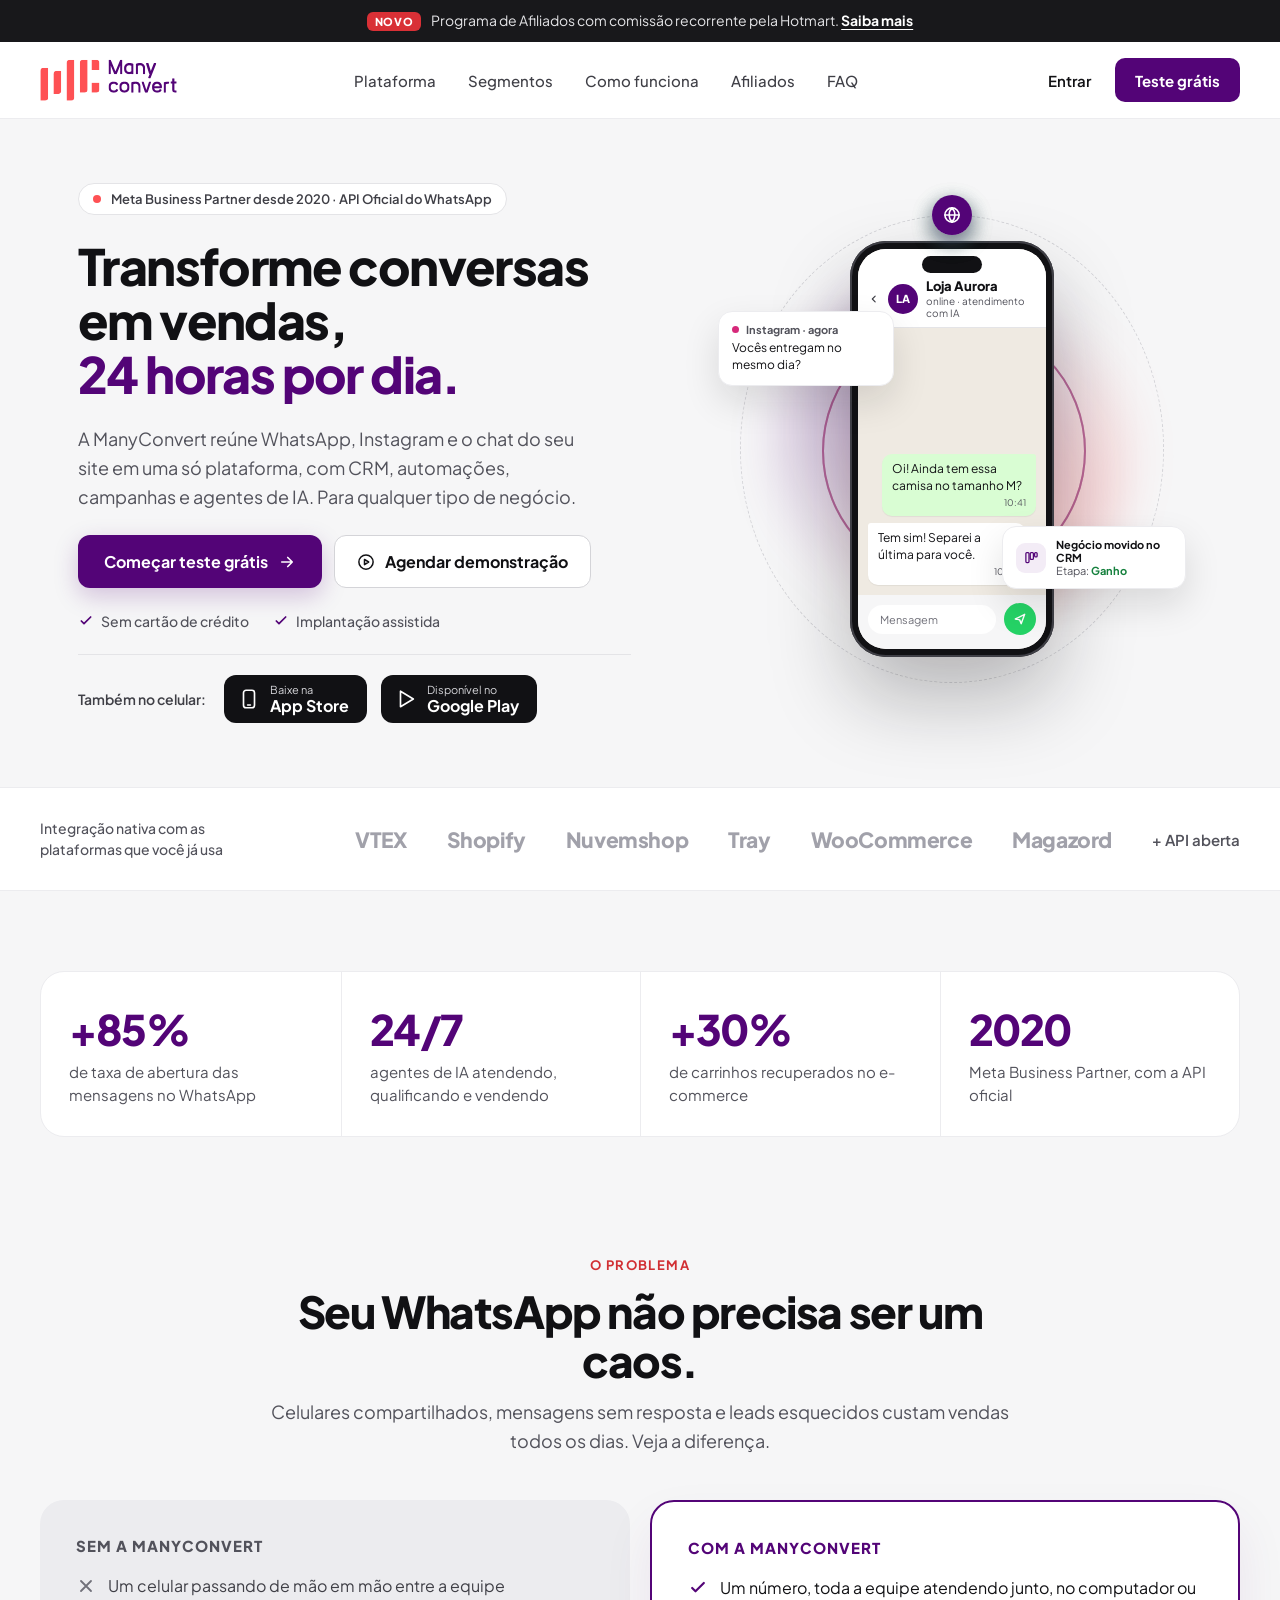
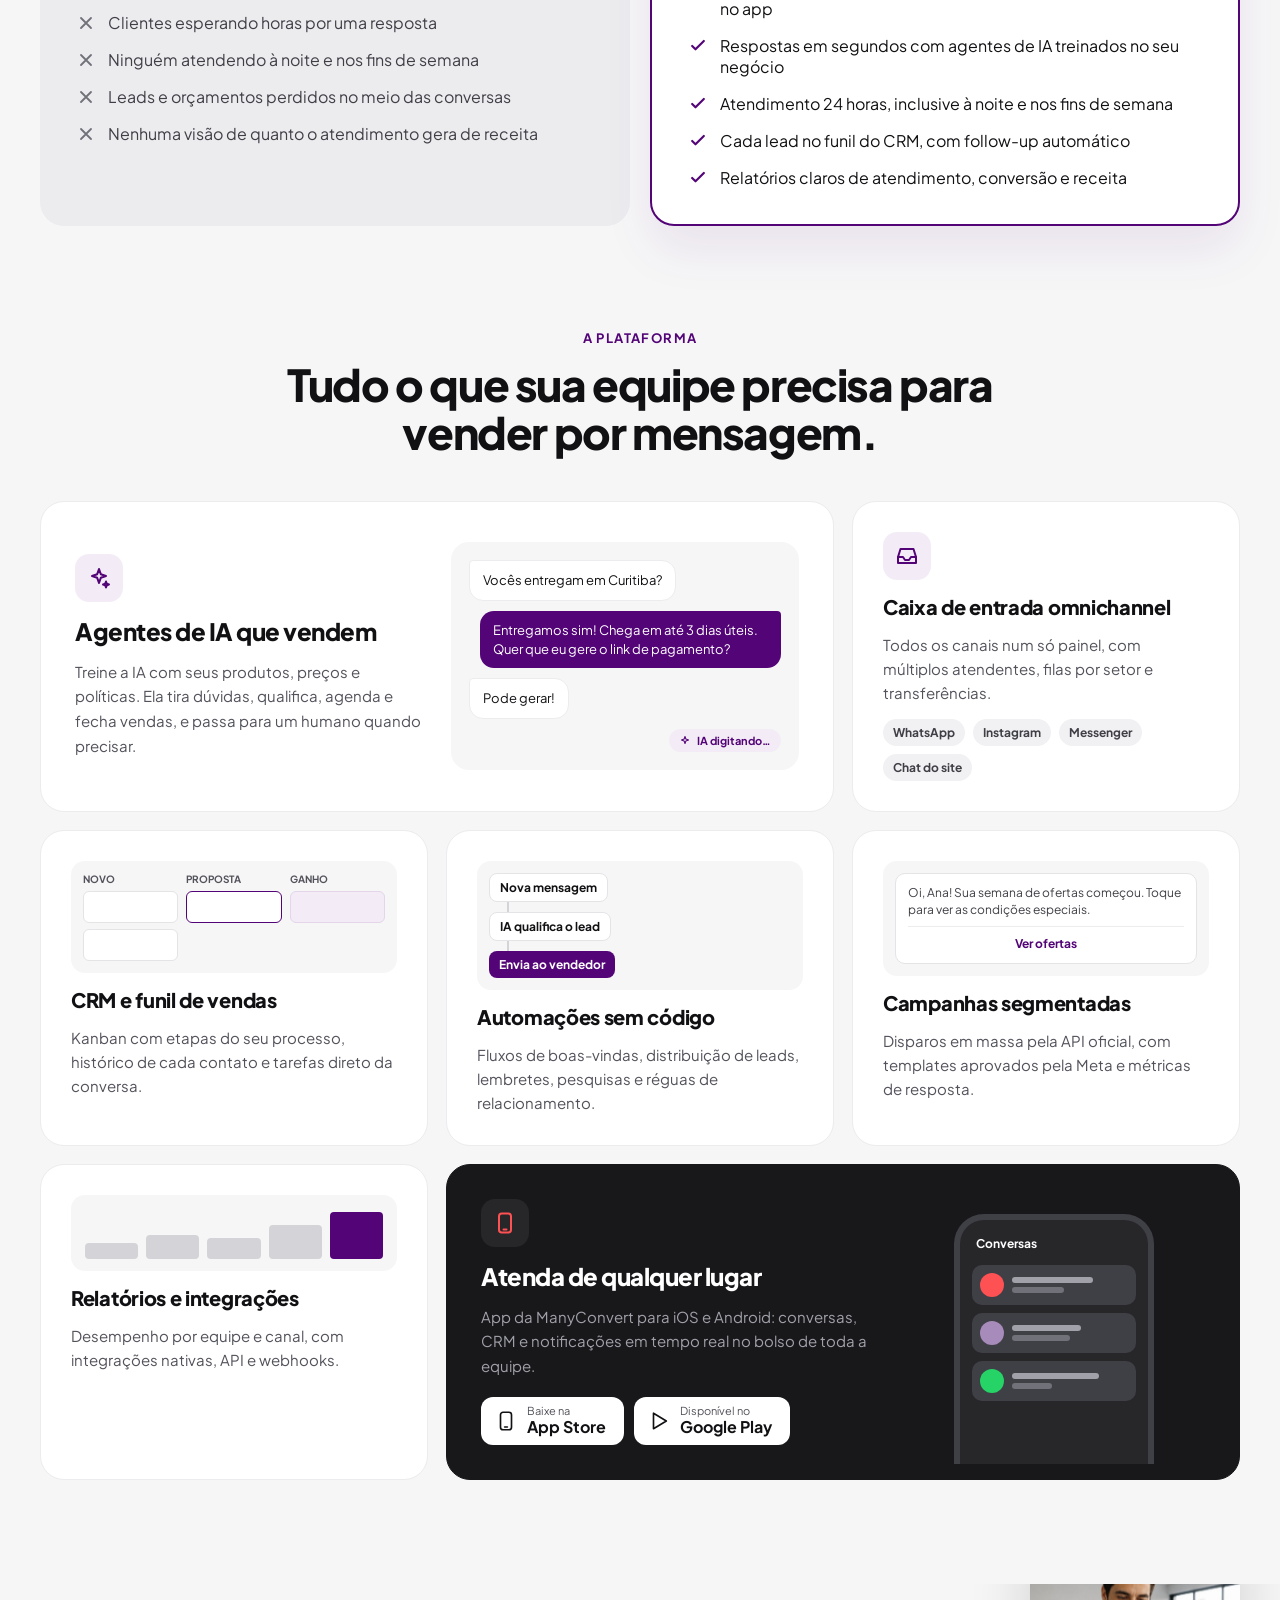
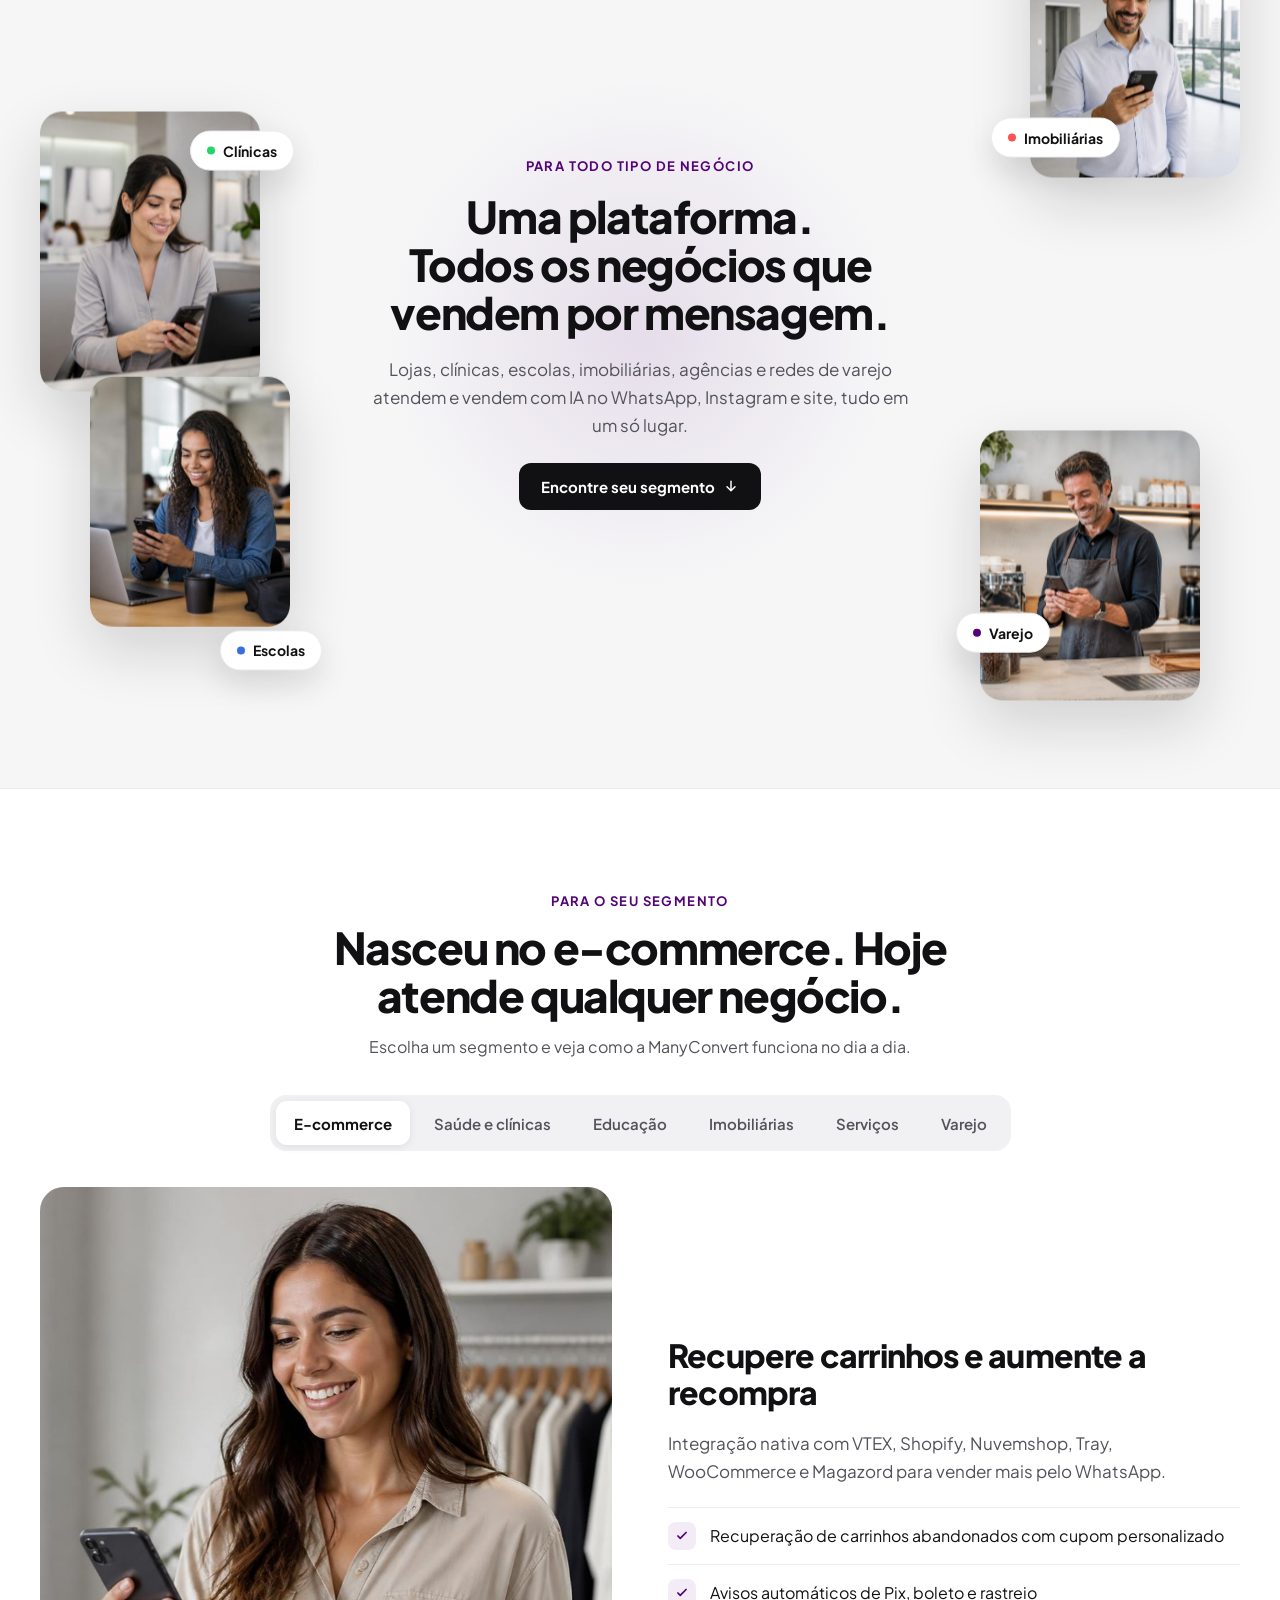
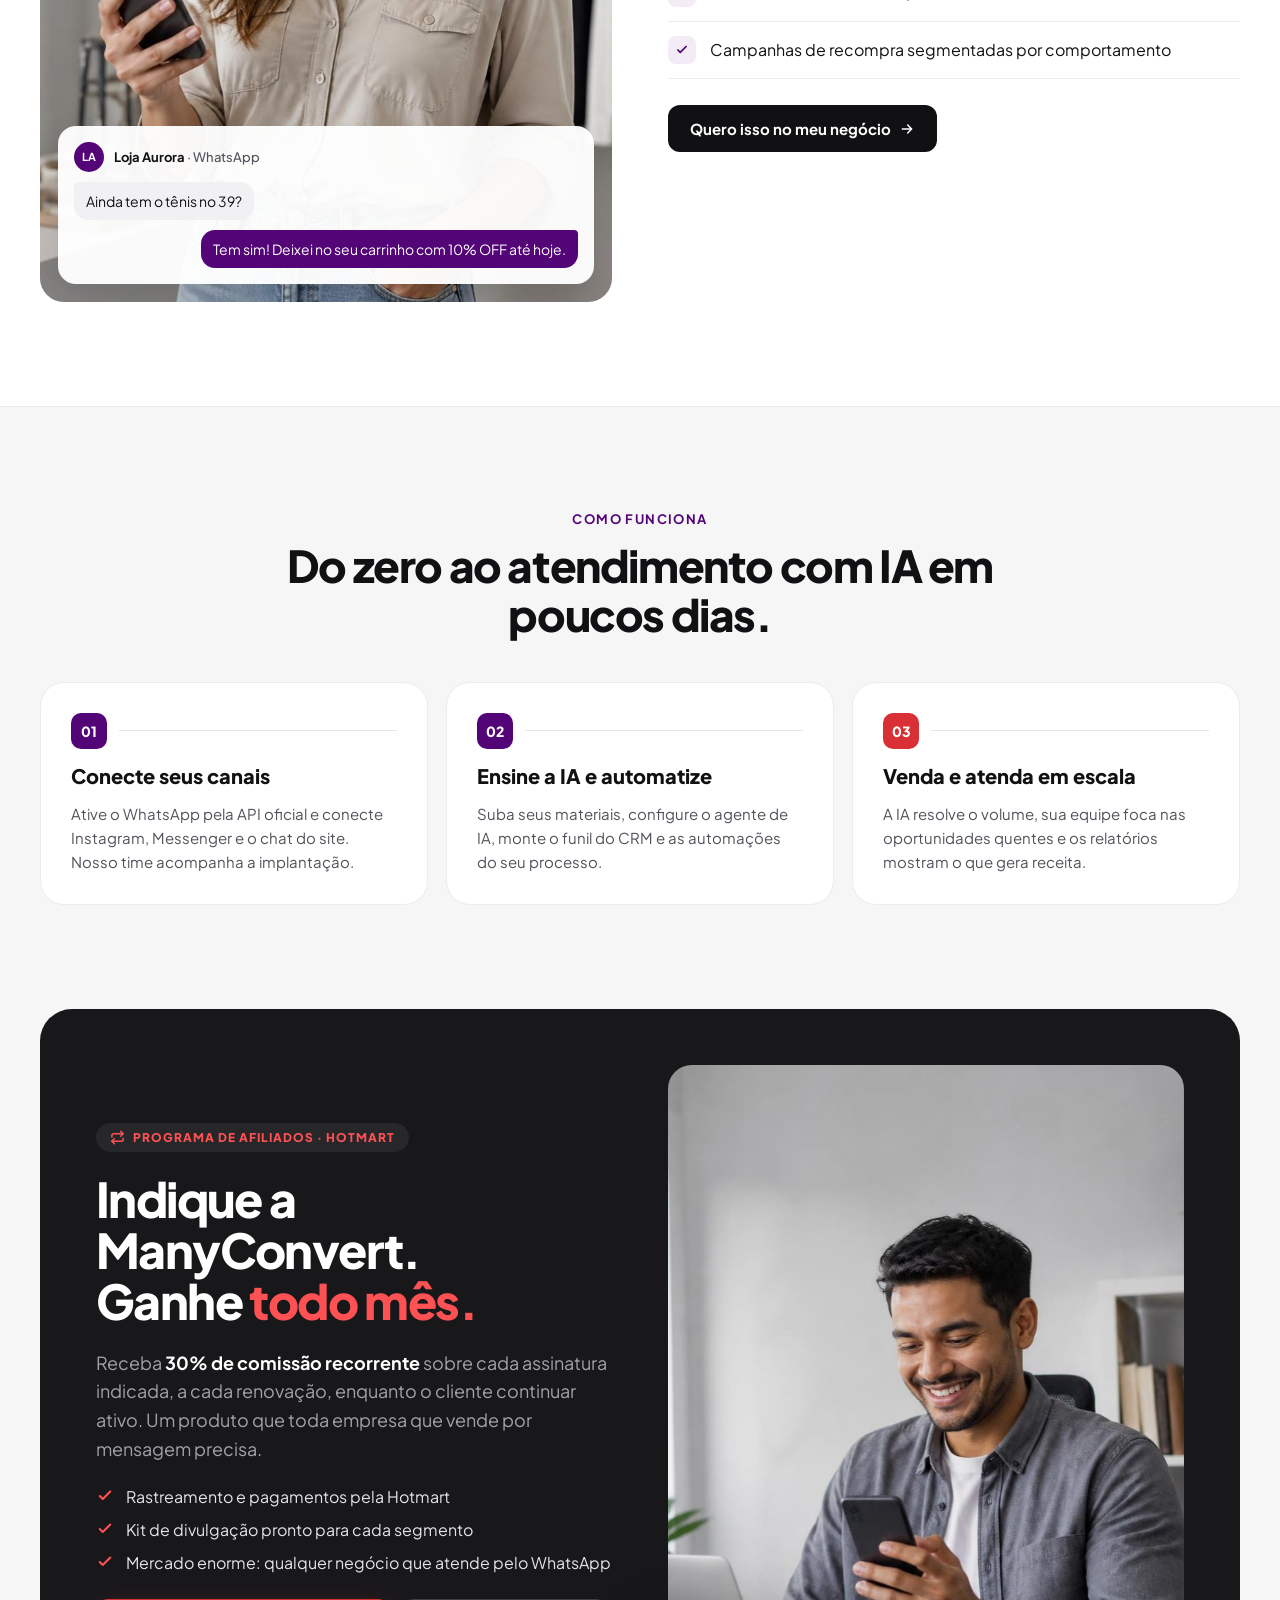
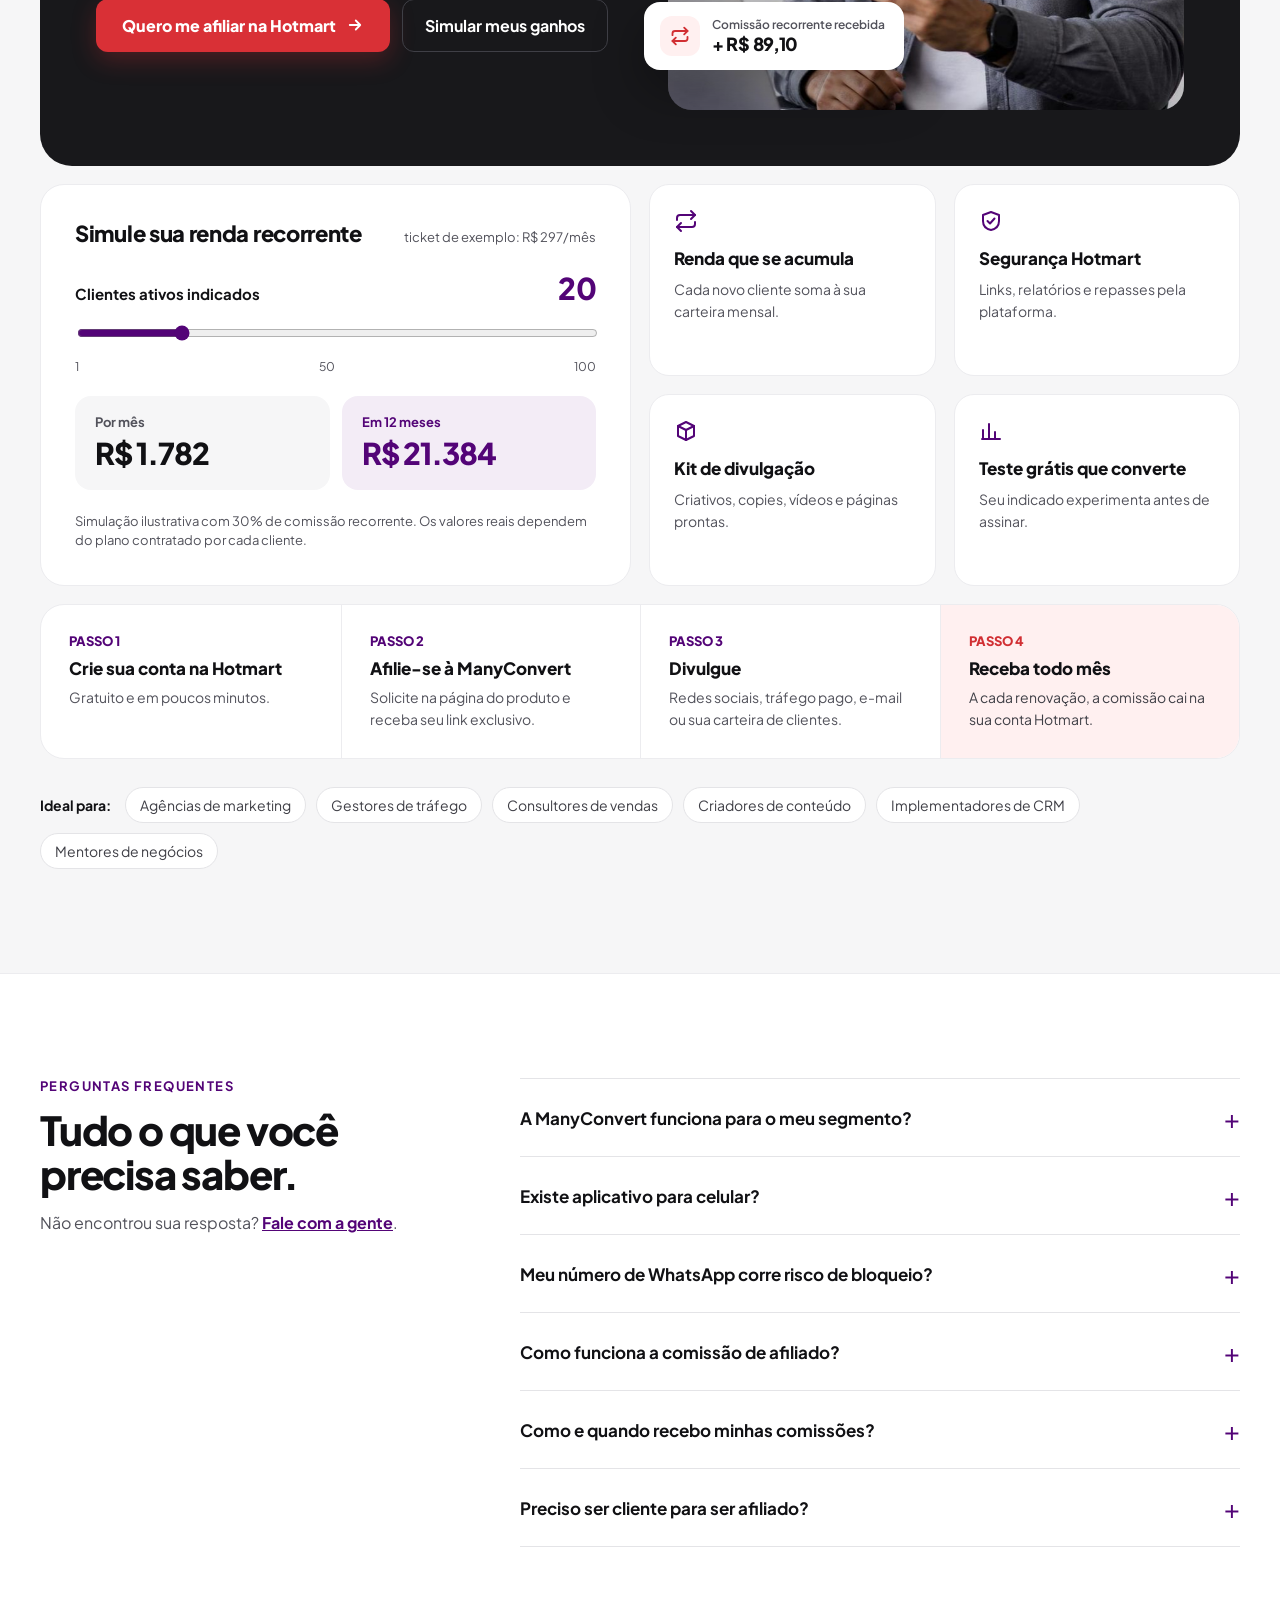
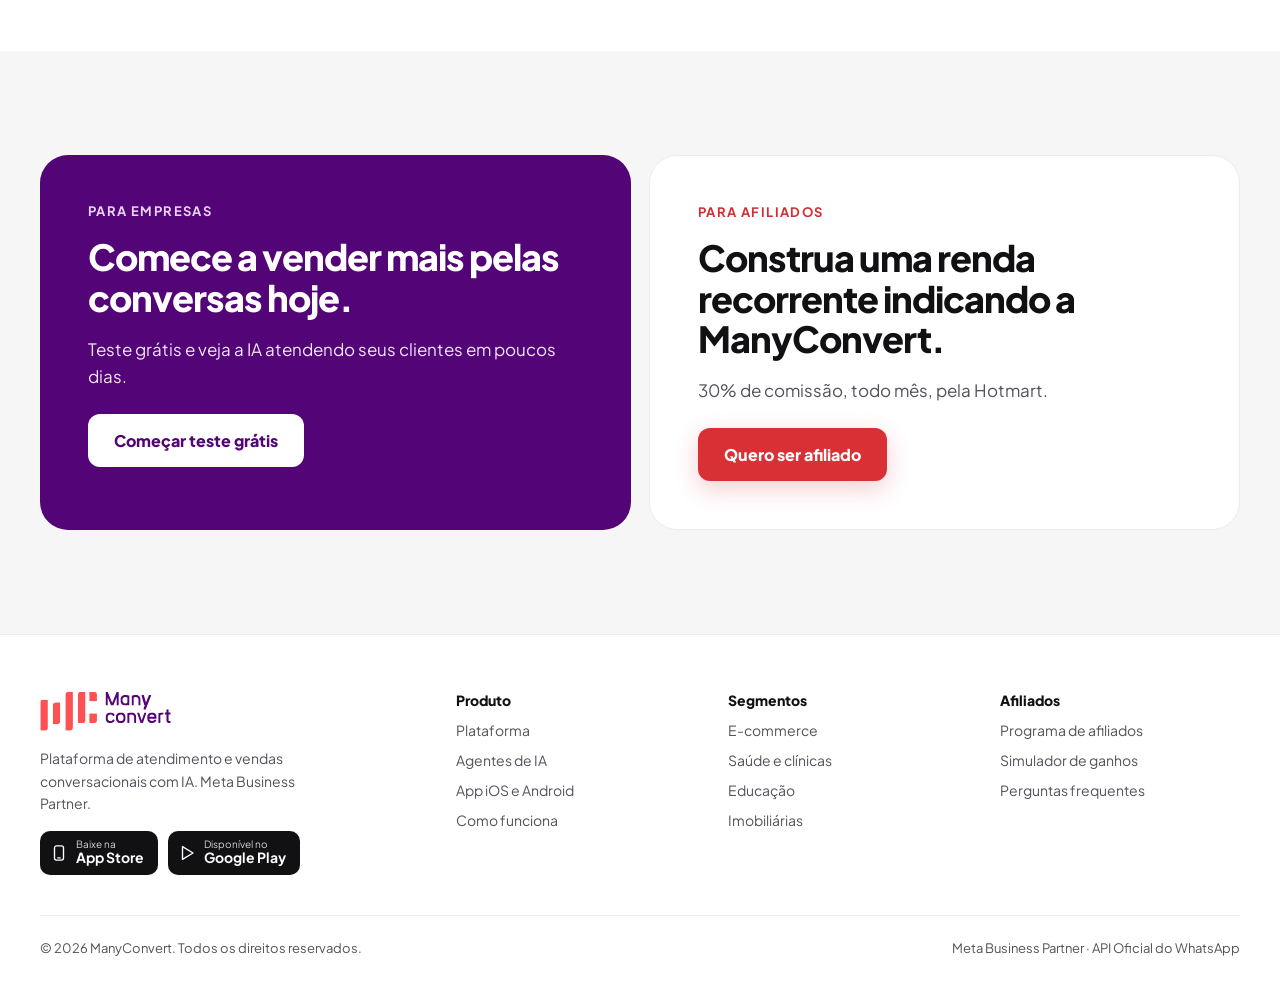
==== commit 5d934f23: "style(landing): reduz o respiro vertical do hero de 88px para 64px" ====
--- a/index.html
+++ b/index.html
@@ -45,7 +45,7 @@
 
 <!-- HERO -->
 <section id="topo" style="background: #f6f6f7">
-<div class="pad g2" style="max-width: 1124px; margin: 0 auto; padding: 88px 32px; display: grid; grid-template-columns: minmax(0, 52fr) minmax(0, 47fr); gap: 72px; align-items: center">
+<div class="pad g2" style="max-width: 1124px; margin: 0 auto; padding: 64px 32px; display: grid; grid-template-columns: minmax(0, 52fr) minmax(0, 47fr); gap: 72px; align-items: center">
 <div class="herotext" style="display: flex; flex-direction: column; align-items: flex-start; text-align: left; gap: 24px">
 <div style="display: inline-flex; align-items: center; gap: 10px; padding: 7px 14px; border: 1px solid #e4e4e7; border-radius: 999px; background: #ffffff; font-size: 13px; font-weight: 600; color: #3f3f46">
 <span style="width: 8px; height: 8px; border-radius: 50%; background: #fe5154"></span>Meta Business Partner desde 2020 · API Oficial do WhatsApp</div>
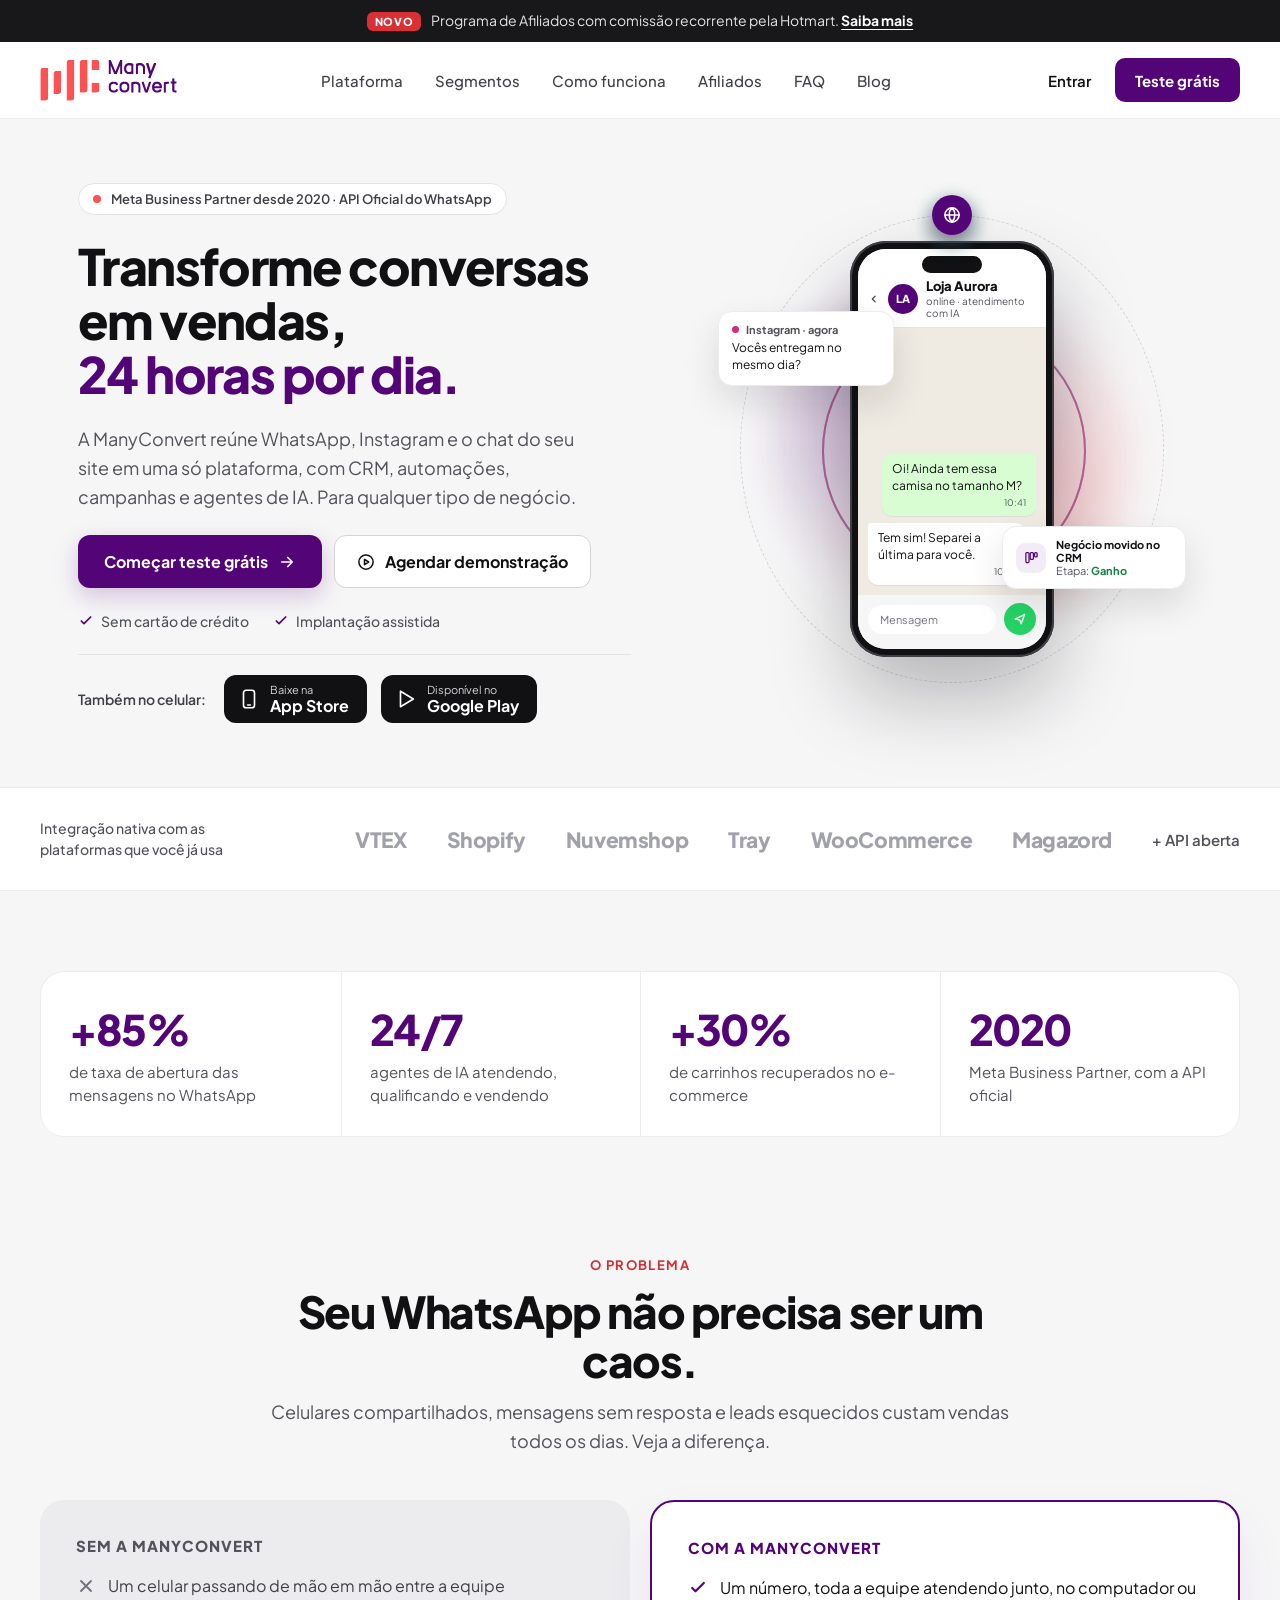
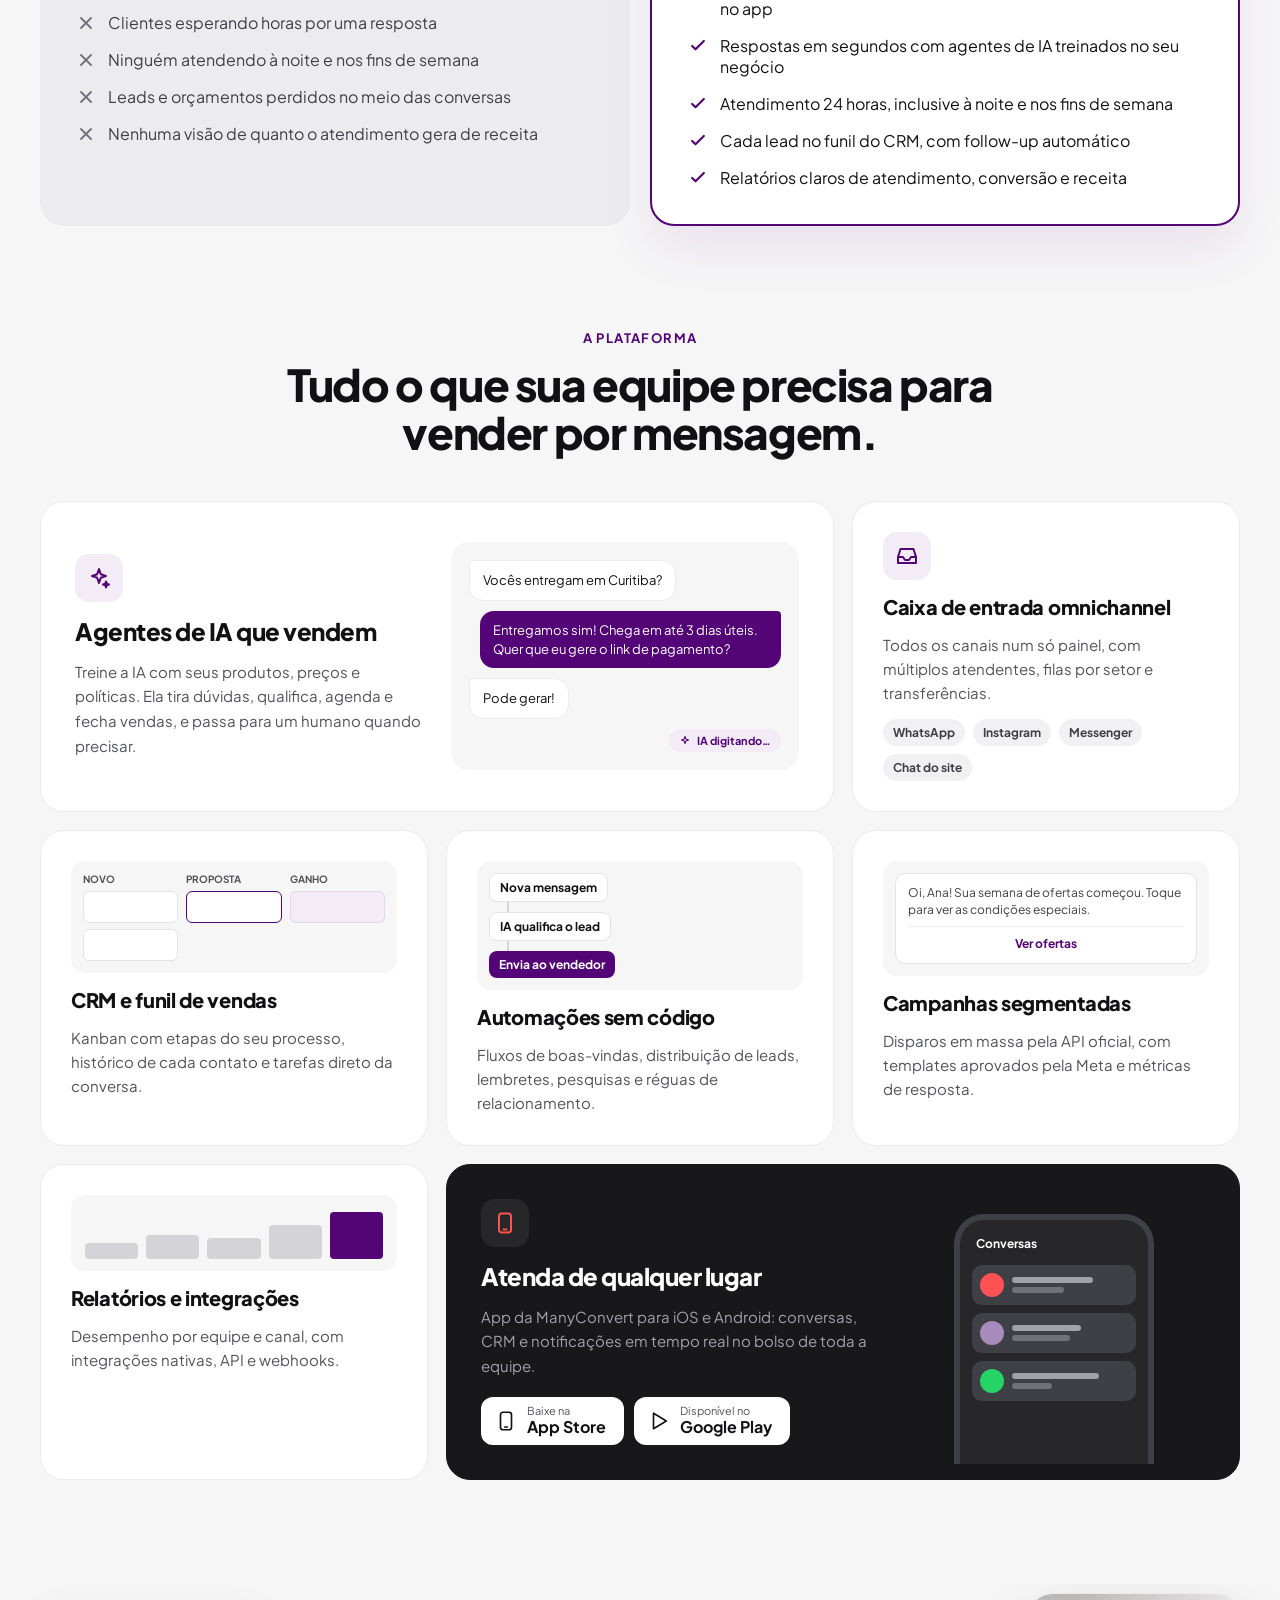
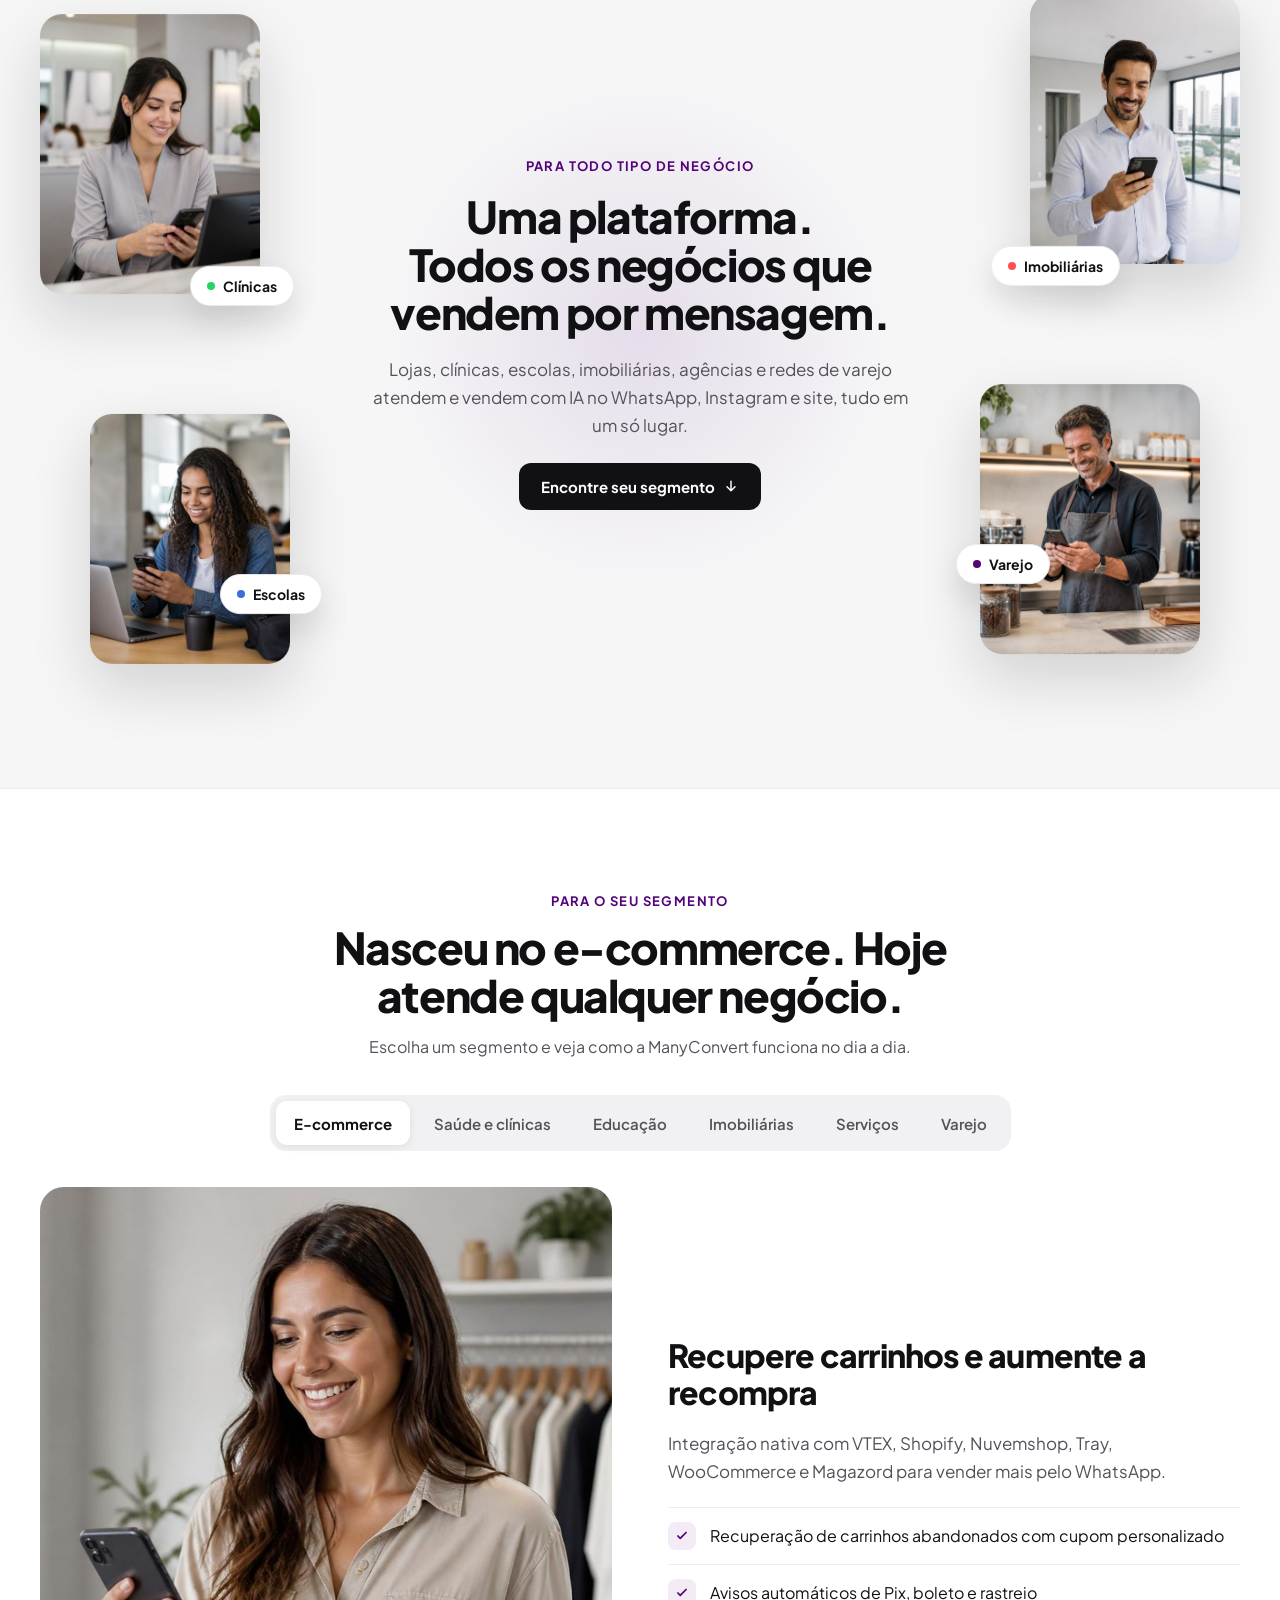
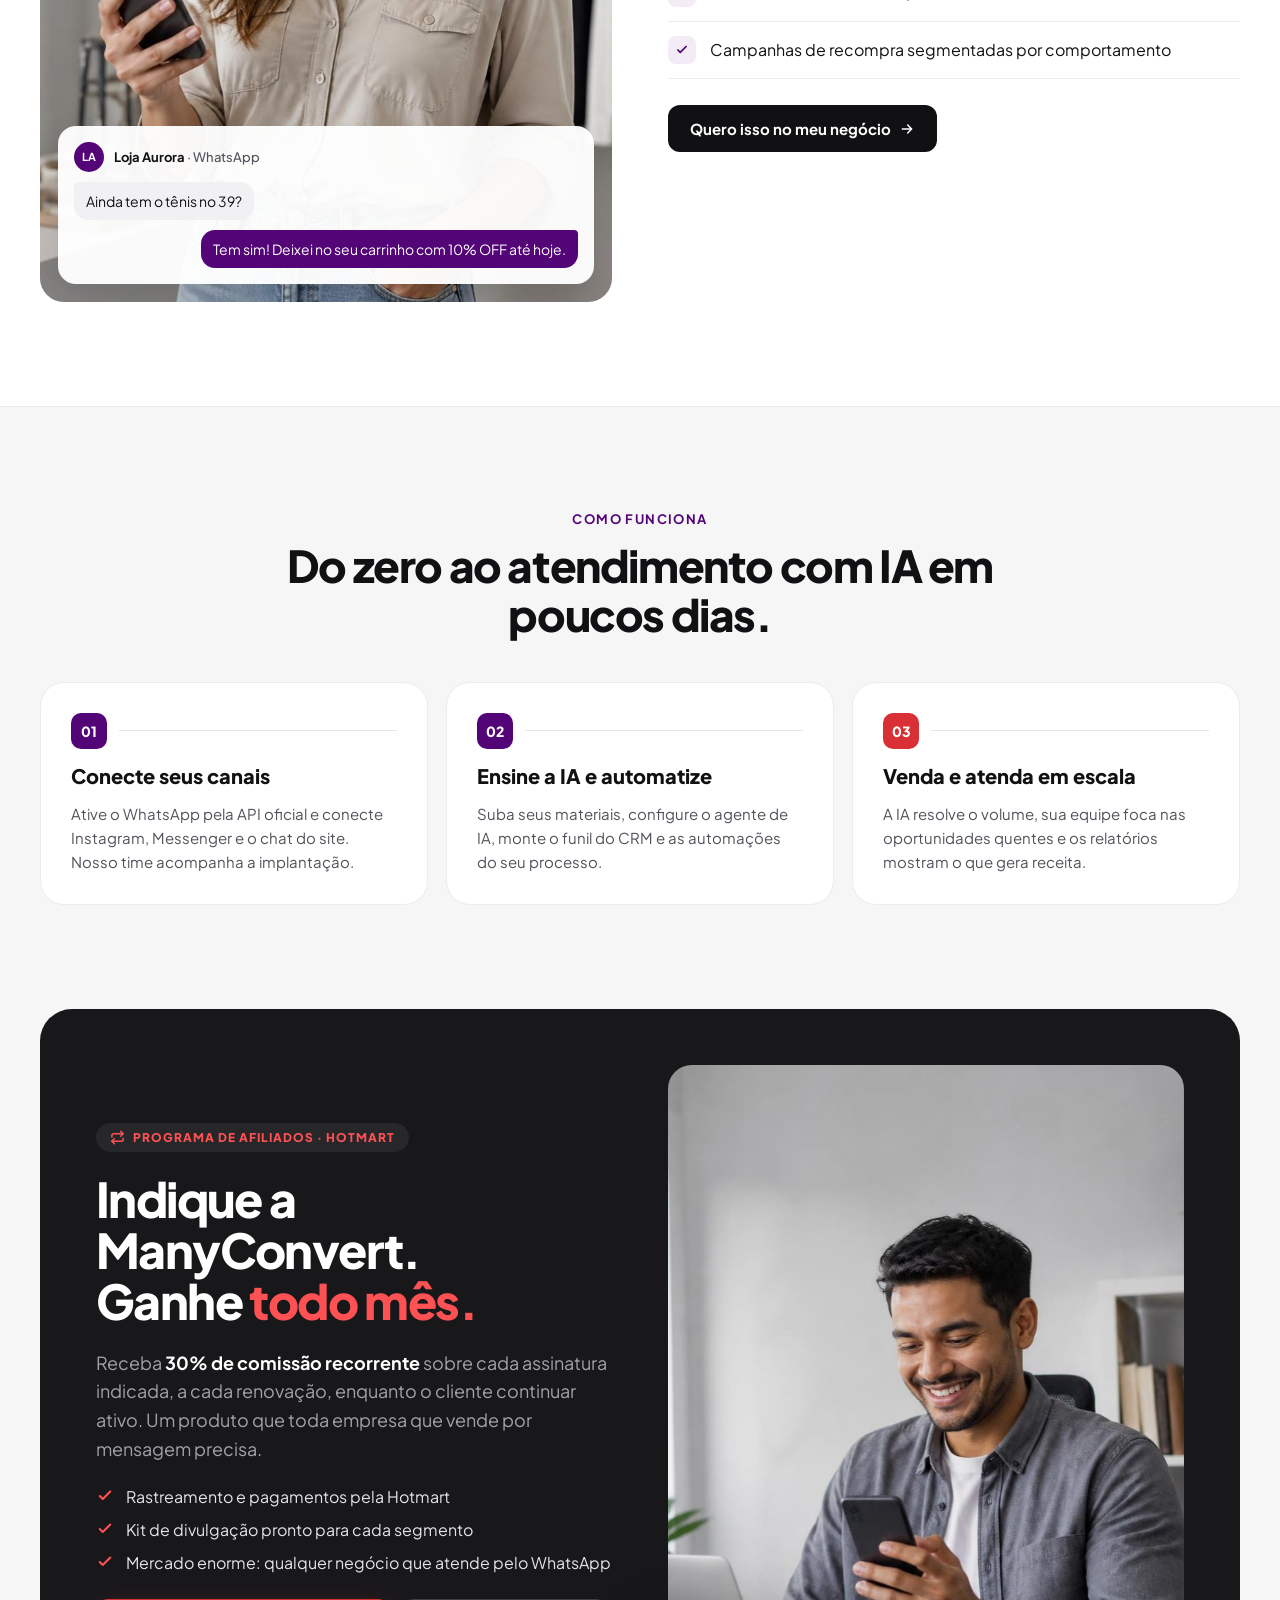
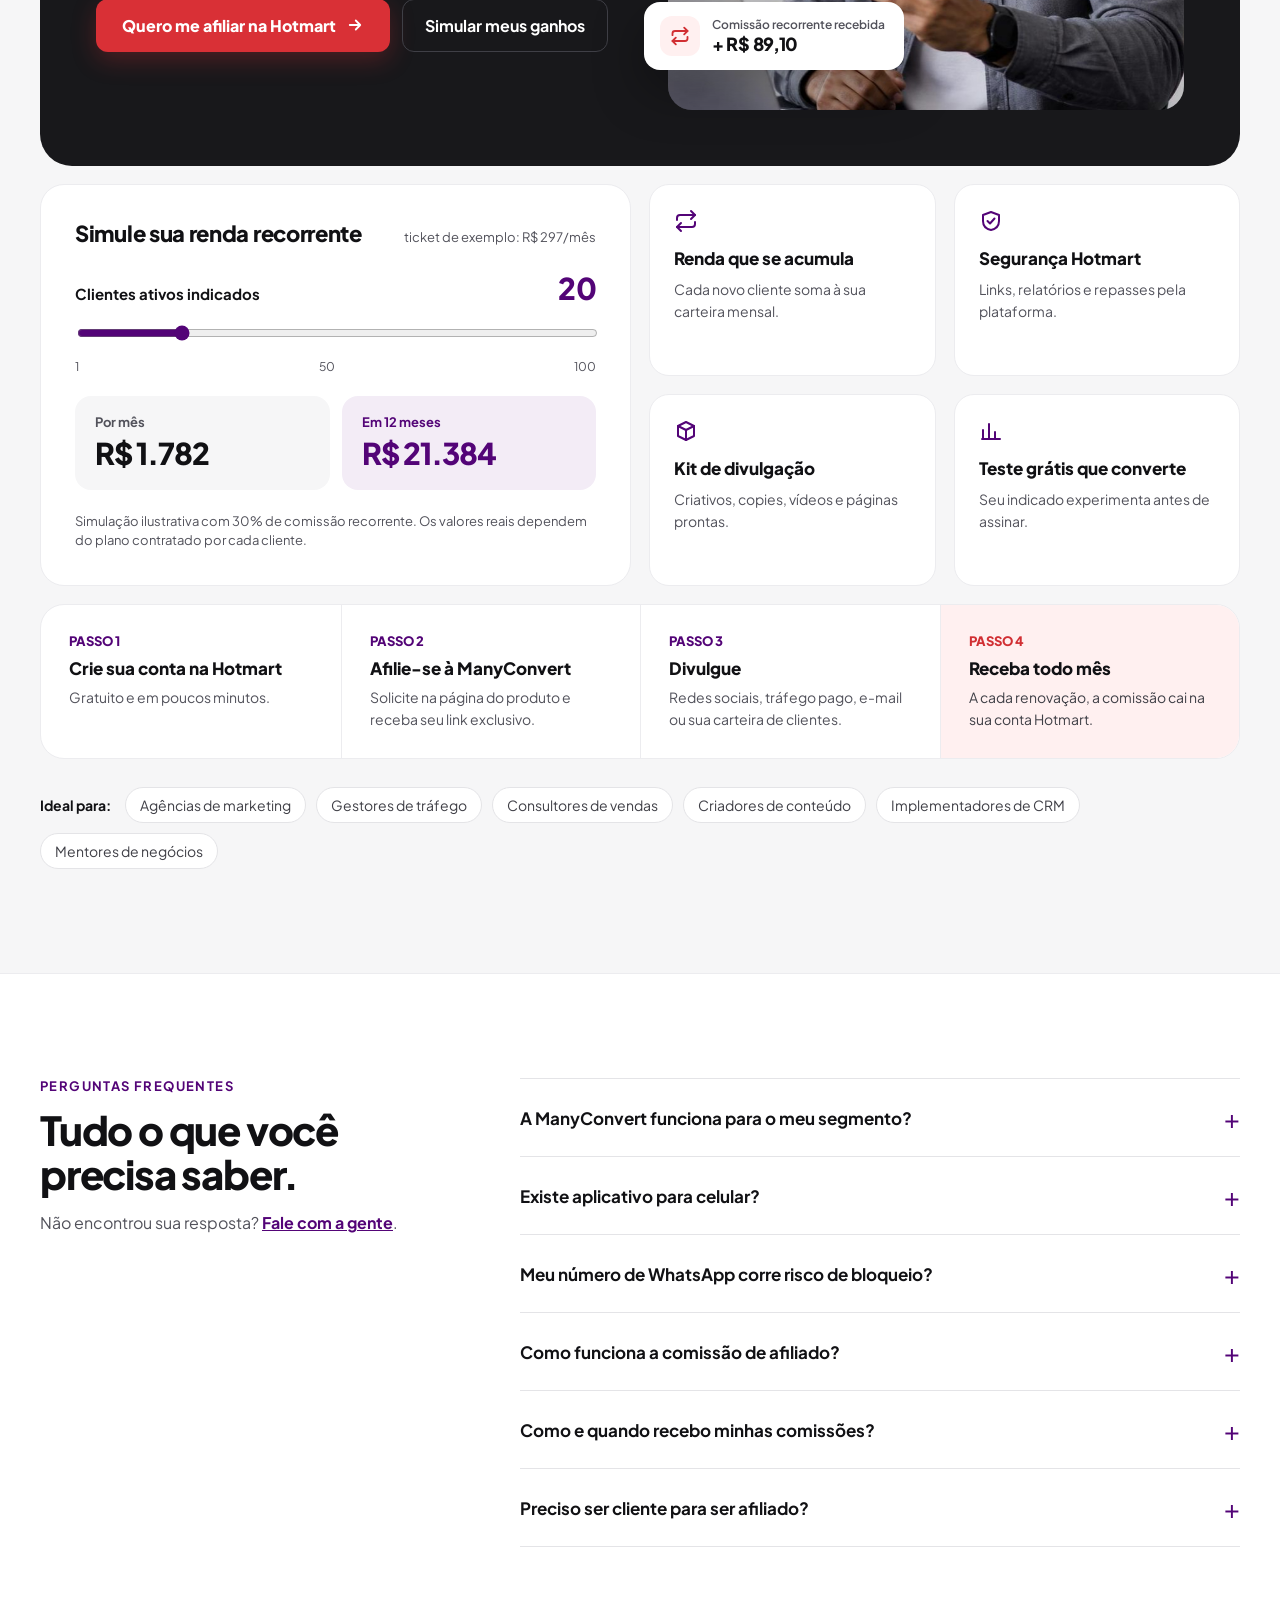
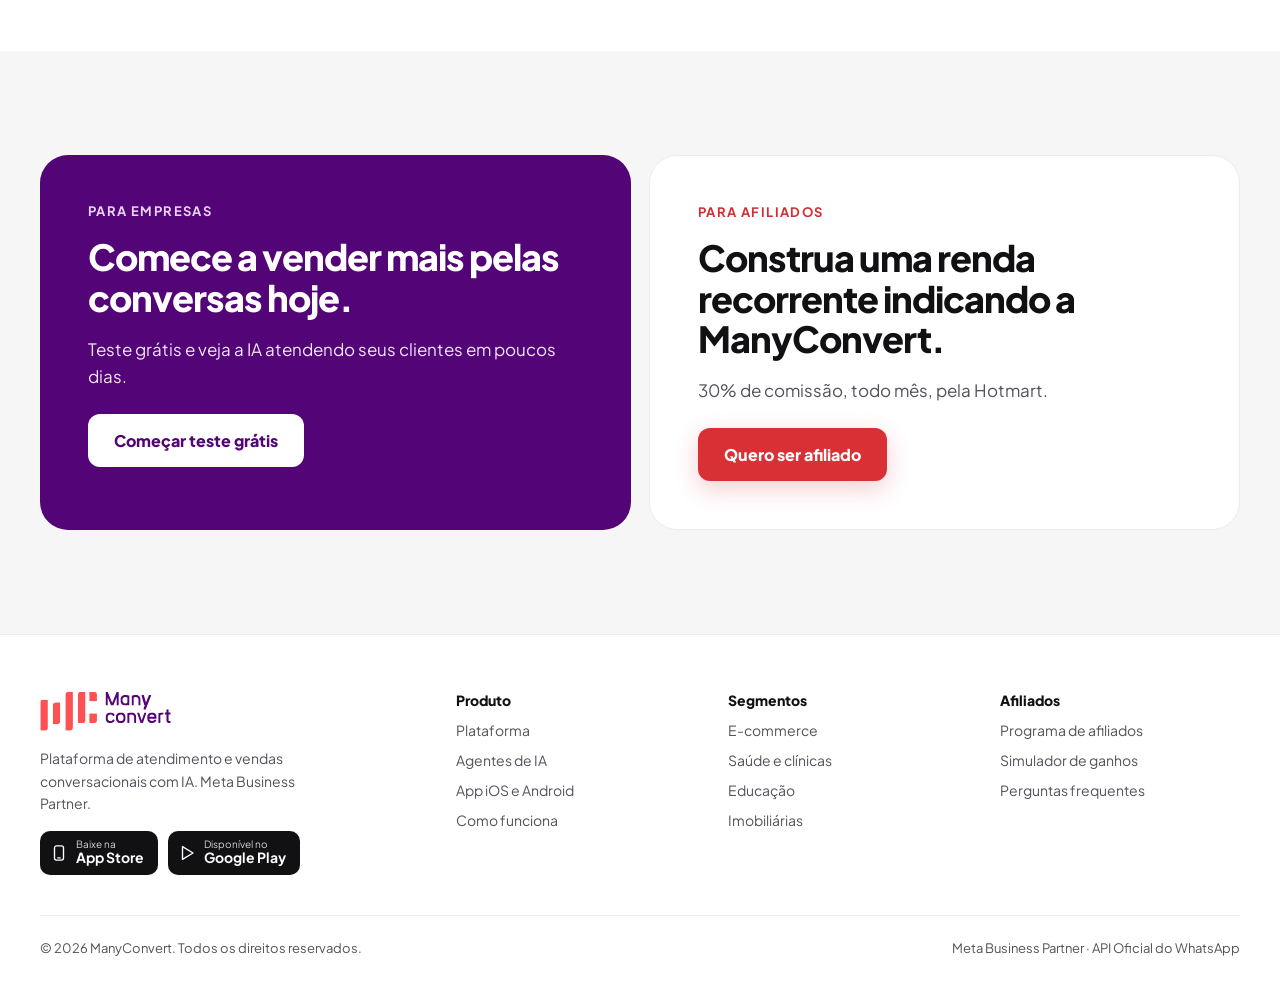
==== commit 9d145666: "feat(landing): menu fixo, menu do celular e link Blog - Blog no menu do desktop e no do celular - bo" ====
--- a/index.html
+++ b/index.html
@@ -13,10 +13,10 @@
 <meta property="og:description" content="WhatsApp, Instagram e chat do site com CRM, automações e agentes de IA para qualquer negócio. Seja afiliado e ganhe comissão recorrente.">
 <link rel="preconnect" href="https://fonts.googleapis.com">
 <link href="https://fonts.googleapis.com/css2?family=Plus+Jakarta+Sans:wght@400;500;600;700;800&amp;display=swap" rel="stylesheet">
-<link rel="stylesheet" href="assets/css/style.css">
+<link rel="stylesheet" href="assets/css/style.css?v=2">
 </head>
 <body>
-<div style="width: 100%; min-width: 320px; background: #f6f6f7; overflow: hidden">
+<div style="width: 100%; min-width: 320px; background: #f6f6f7; overflow-x: hidden; overflow-x: clip">
 
 <!-- ANNOUNCEMENT -->
 <div class="announce" style="background: #18181b; color: #e4e4e7; font-size: 14px; text-align: center; padding: 11px 20px">
@@ -24,7 +24,7 @@
 </div>
 
 <!-- NAV -->
-<header style="background: #ffffff; border-bottom: 1px solid #ececef">
+<header style="background: #ffffff; border-bottom: 1px solid #ececef; position: sticky; top: 0; z-index: 60">
 <nav class="pad" aria-label="Principal" style="max-width: 1200px; margin: 0 auto; padding: 16px 32px; display: flex; align-items: center; justify-content: space-between; gap: 24px">
 <a href="#topo" aria-label="ManyConvert — início" style="display: flex; align-items: center; text-decoration: none">
 <img src="assets/img/logo-manyconvert.svg" alt="ManyConvert" style="height: 42px; width: auto; display: block">
@@ -35,12 +35,28 @@
 <a href="#como-funciona" style="color: #3f3f46; text-decoration: none">Como funciona</a>
 <a href="#afiliados" style="color: #3f3f46; text-decoration: none">Afiliados</a>
 <a href="#faq" style="color: #3f3f46; text-decoration: none">FAQ</a>
+<a href="https://manyconvert.com/blog/" style="color: #3f3f46; text-decoration: none">Blog</a>
 </div>
 <div style="display: flex; align-items: center; gap: 10px">
 <a class="navcta" href="#contato" style="color: #111114; text-decoration: none; font-size: 15px; font-weight: 600; padding: 12px 14px">Entrar</a>
 <a class="btn" href="#contato" style="background: #530477; color: #ffffff; text-decoration: none; font-weight: 700; font-size: 15px; padding: 12px 20px; border-radius: 10px; min-height: 44px; box-sizing: border-box; display: inline-flex; align-items: center">Teste grátis</a>
+<button class="burger" id="burger" type="button" aria-label="Abrir menu" aria-expanded="false" aria-controls="menu-mobile"><span aria-hidden="true"></span><span aria-hidden="true"></span><span aria-hidden="true"></span></button>
 </div>
 </nav>
+<div class="menu-mobile" id="menu-mobile">
+<nav aria-label="Menu do celular">
+<a href="#plataforma">Plataforma</a>
+<a href="#segmentos">Segmentos</a>
+<a href="#como-funciona">Como funciona</a>
+<a href="#afiliados">Afiliados</a>
+<a href="#faq">FAQ</a>
+<a href="https://manyconvert.com/blog/">Blog</a>
+<div class="menu-mobile-cta">
+<a class="btn menu-mobile-entrar" href="#contato">Entrar</a>
+<a class="btn menu-mobile-teste" href="#contato">Teste grátis</a>
+</div>
+</nav>
+</div>
 </header>
 
 <!-- HERO -->
@@ -636,6 +652,6 @@
 </footer>
 
 </div>
-<script src="assets/js/main.js" defer></script>
+<script src="assets/js/main.js?v=2" defer></script>
 </body>
 </html>
--- a/assets/css/style.css
+++ b/assets/css/style.css
@@ -106,3 +106,24 @@
 .seg-tab:focus-visible,.btn:focus-visible,a:focus-visible,summary:focus-visible{outline:2px solid #530477;outline-offset:3px}
 html{scroll-behavior:smooth}
 @media (prefers-reduced-motion:reduce){html{scroll-behavior:auto}}
+
+/* ---- menu superior fixo + menu do celular ---- */
+html{scroll-padding-top:88px}
+.burger{display:none;width:44px;height:44px;flex:0 0 auto;flex-direction:column;align-items:center;justify-content:center;gap:5px;padding:0;border:1px solid #e4e4e7;border-radius:10px;background:#ffffff;cursor:pointer;box-sizing:border-box}
+.burger span{display:block;width:18px;height:2px;border-radius:2px;background:#111114;transition:transform .2s ease,opacity .2s ease}
+.burger[aria-expanded="true"] span:nth-child(1){transform:translateY(7px) rotate(45deg)}
+.burger[aria-expanded="true"] span:nth-child(2){opacity:0}
+.burger[aria-expanded="true"] span:nth-child(3){transform:translateY(-7px) rotate(-45deg)}
+.menu-mobile{display:none;position:absolute;left:0;right:0;top:100%;max-height:calc(100vh - 78px);overflow:auto;box-sizing:border-box;background:#ffffff;border-bottom:1px solid #ececef;box-shadow:0 18px 40px rgba(17,17,20,.10);padding:6px 20px 18px}
+.menu-mobile.is-open{display:block}
+.menu-mobile a{display:block;padding:13px 2px;font-size:16px;font-weight:600;color:#111114;text-decoration:none;border-bottom:1px solid #f1f1f3}
+.menu-mobile-cta{display:flex;flex-direction:column;gap:10px;padding-top:16px;border-top:1px solid #ececef;margin-top:8px}
+.menu-mobile-cta .btn{display:inline-flex;align-items:center;justify-content:center;min-height:48px;border-radius:12px;font-size:16px;font-weight:700;border-bottom:none;padding:0 18px}
+.menu-mobile-cta .menu-mobile-entrar{background:#ffffff;color:#111114;border:1px solid #d4d4d8}
+.menu-mobile-cta .menu-mobile-teste{background:#530477;color:#ffffff}
+@media (max-width:1060px){.burger{display:inline-flex}}
+@media (min-width:1061px){.menu-mobile{display:none !important}}
+@media (max-width:680px){
+#topo > .pad{padding-top:40px !important;padding-bottom:40px !important;gap:28px !important}
+.herotext{gap:18px !important}
+}
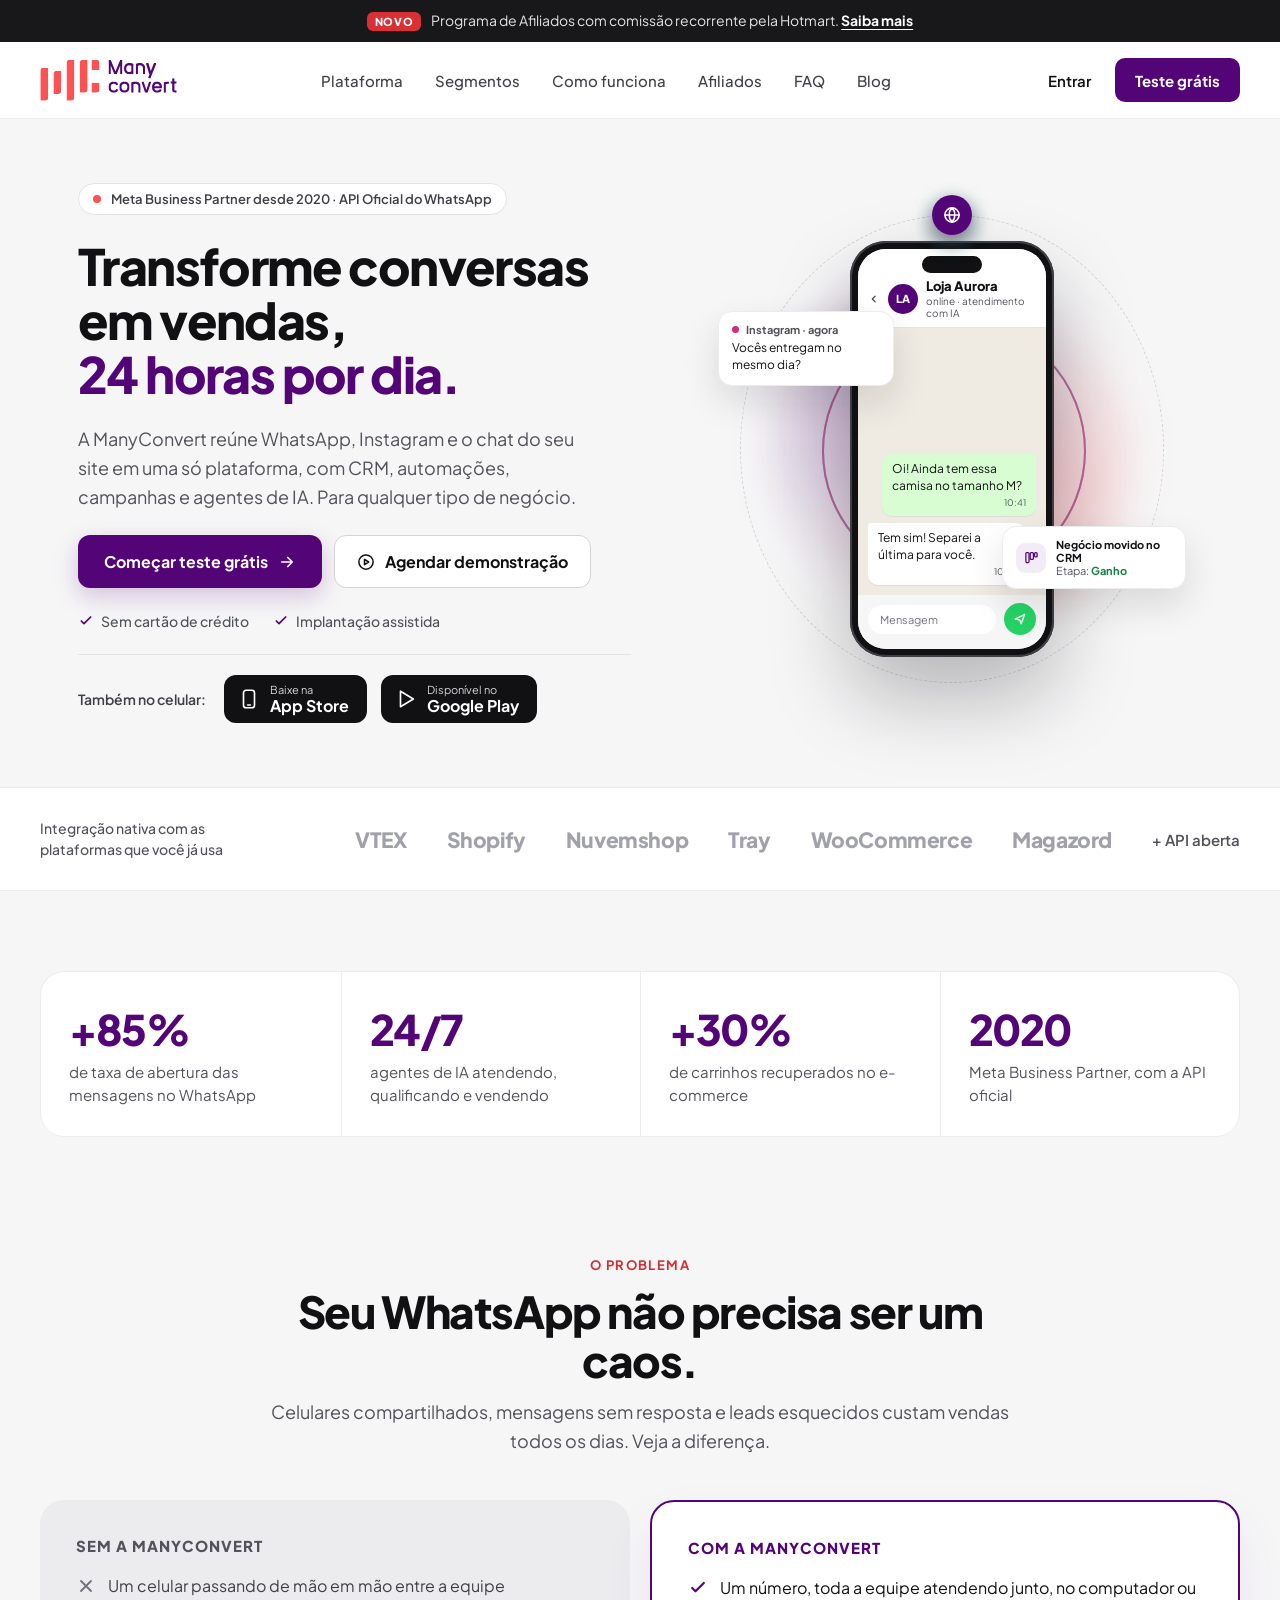
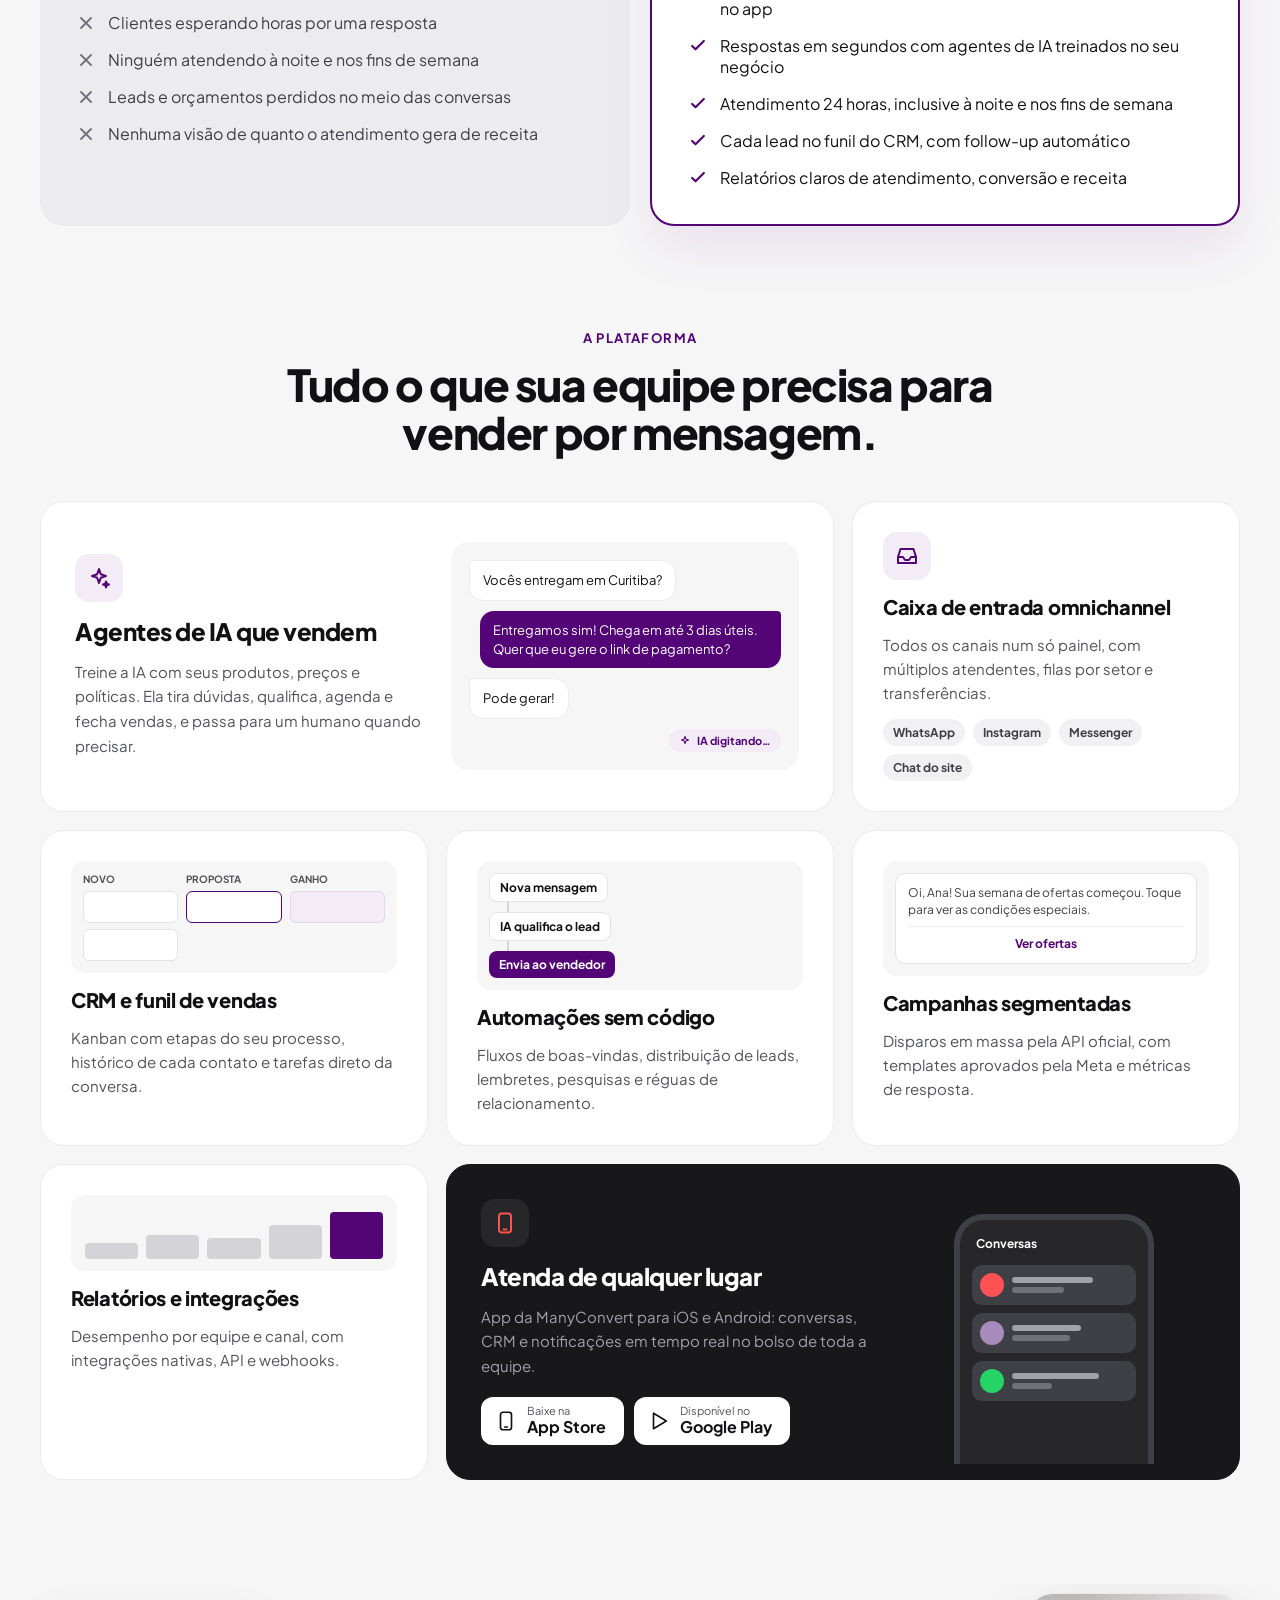
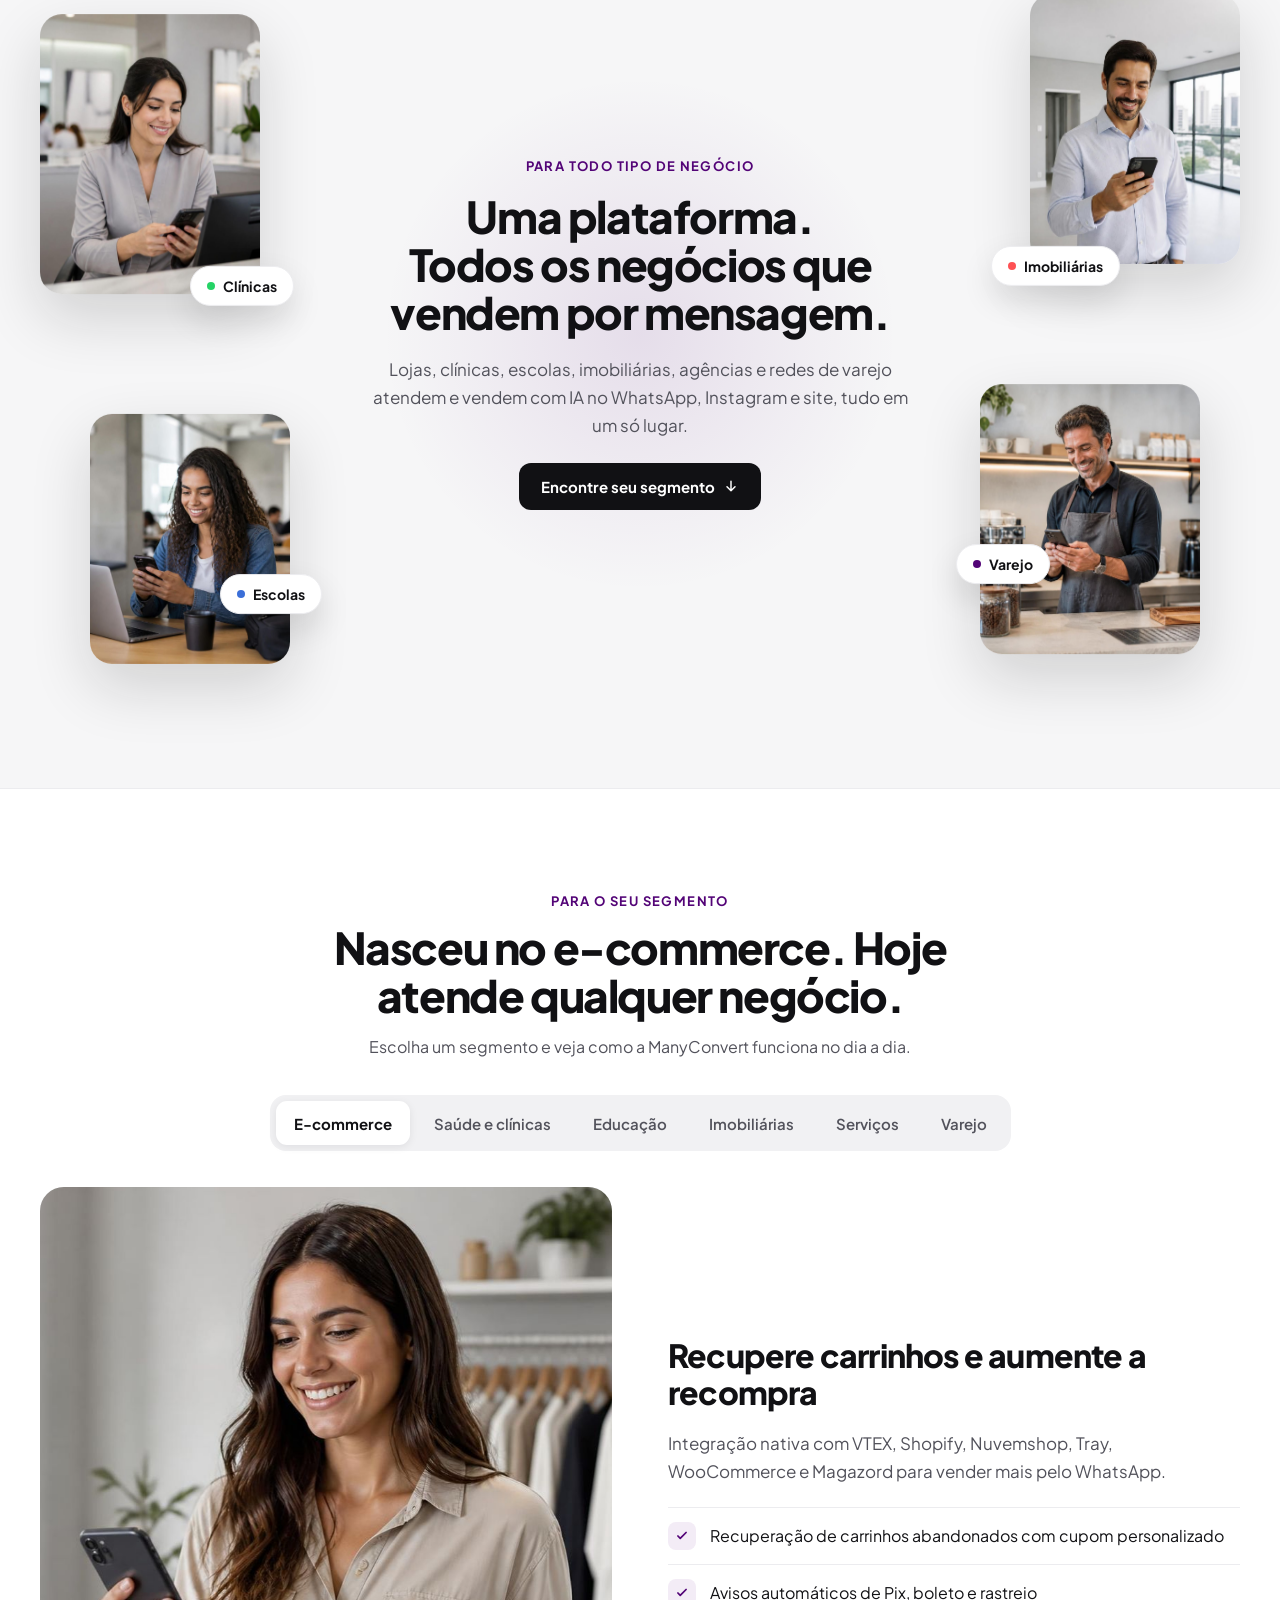
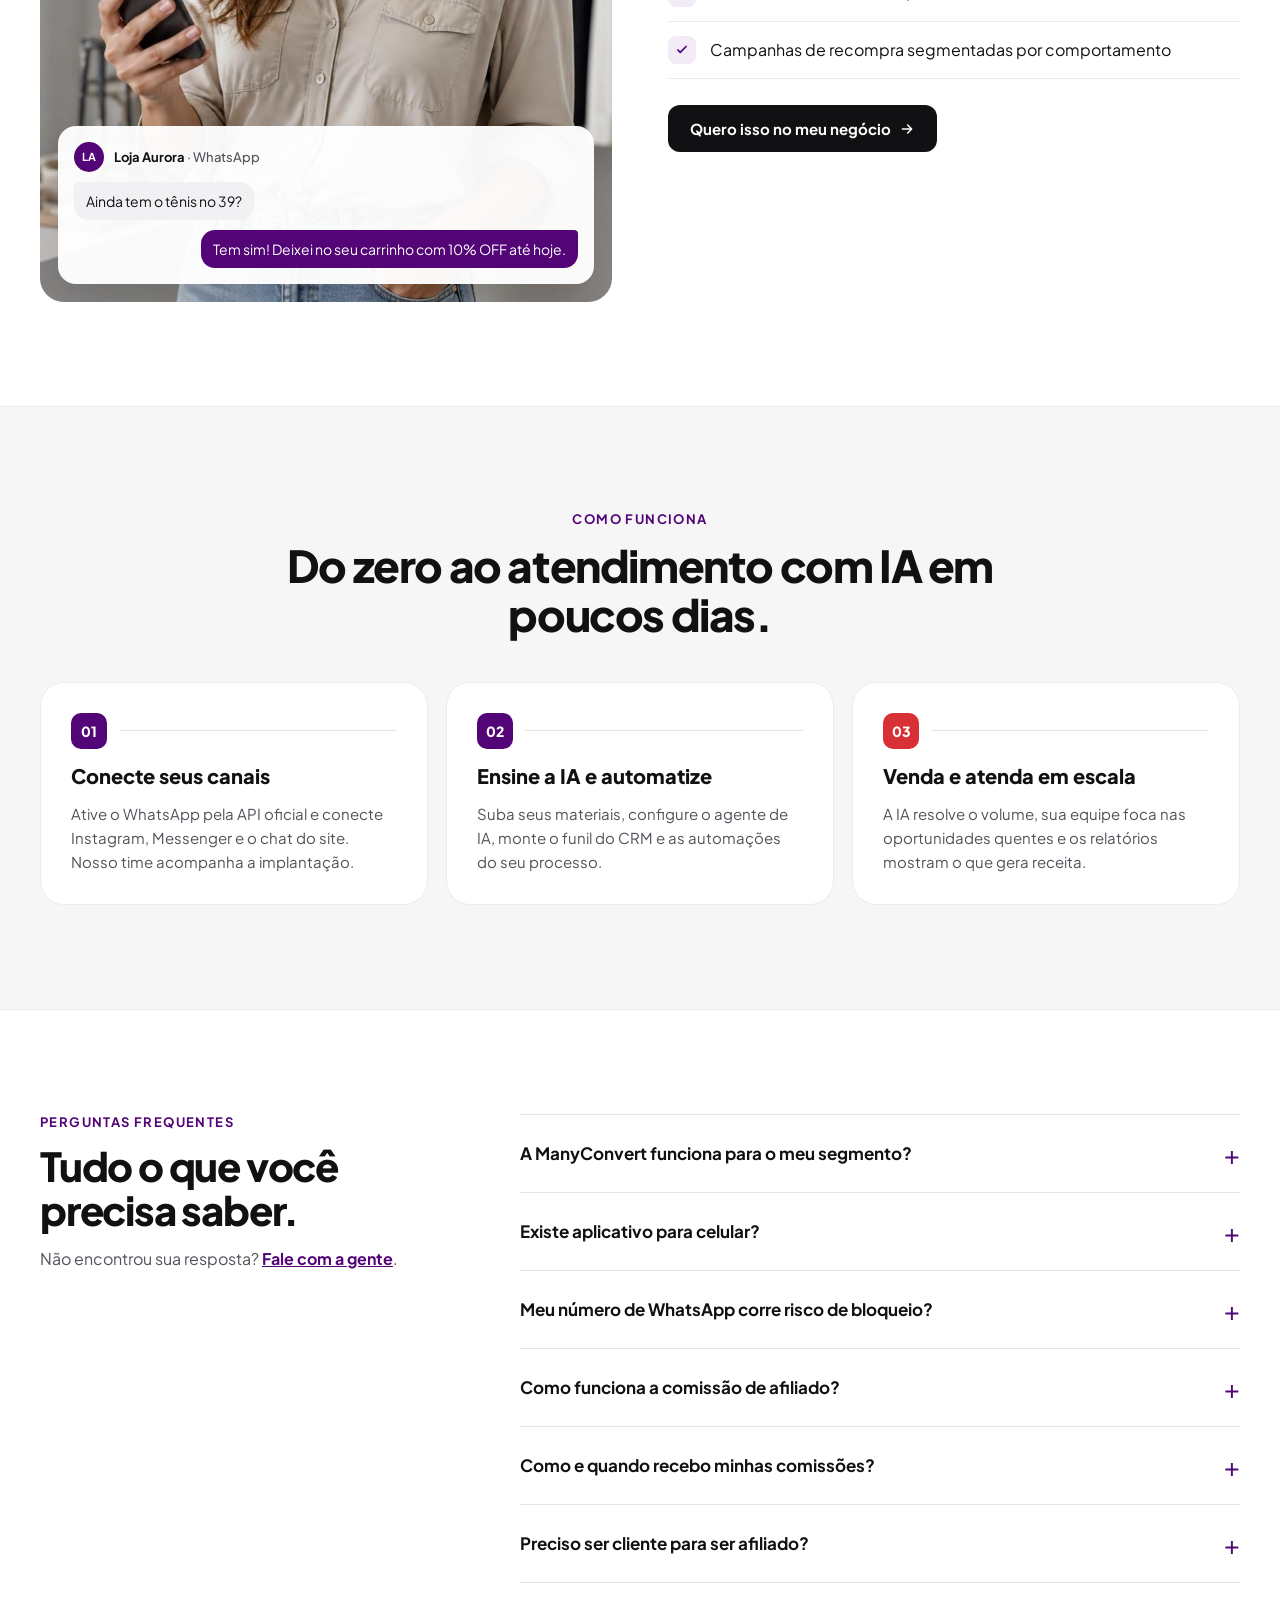
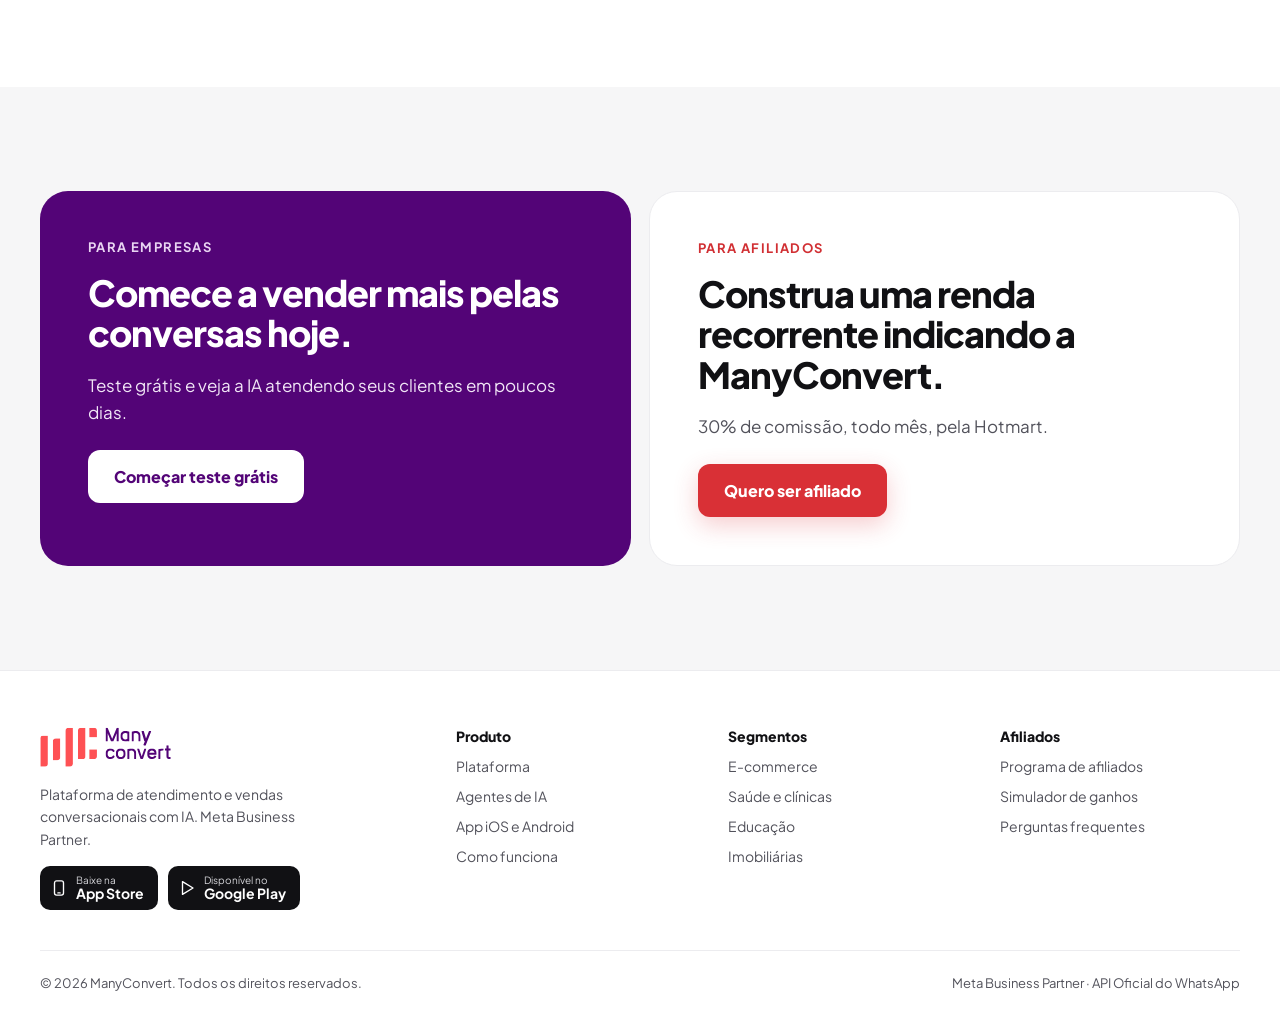
==== commit 03019469: "feat(landing): afiliados saem da home e ganham pagina propria - remove a secao #afiliados (quadro es" ====
--- a/index.html
+++ b/index.html
@@ -20,7 +20,7 @@
 
 <!-- ANNOUNCEMENT -->
 <div class="announce" style="background: #18181b; color: #e4e4e7; font-size: 14px; text-align: center; padding: 11px 20px">
-<span style="display: inline-block; background: #d93036; color: #ffffff; font-weight: 800; font-size: 11px; letter-spacing: .6px; text-transform: uppercase; padding: 3px 8px; border-radius: 6px; margin-right: 10px">Novo</span>Programa de Afiliados com comissão recorrente pela Hotmart. <a href="#afiliados" style="color: #ffffff; font-weight: 700; text-underline-offset: 3px">Saiba mais</a>
+<span style="display: inline-block; background: #d93036; color: #ffffff; font-weight: 800; font-size: 11px; letter-spacing: .6px; text-transform: uppercase; padding: 3px 8px; border-radius: 6px; margin-right: 10px">Novo</span>Programa de Afiliados com comissão recorrente pela Hotmart. <a href="afiliados/" style="color: #ffffff; font-weight: 700; text-underline-offset: 3px">Saiba mais</a>
 </div>
 
 <!-- NAV -->
@@ -33,7 +33,7 @@
 <a href="#plataforma" style="color: #3f3f46; text-decoration: none">Plataforma</a>
 <a href="#segmentos" style="color: #3f3f46; text-decoration: none">Segmentos</a>
 <a href="#como-funciona" style="color: #3f3f46; text-decoration: none">Como funciona</a>
-<a href="#afiliados" style="color: #3f3f46; text-decoration: none">Afiliados</a>
+<a href="afiliados/" style="color: #3f3f46; text-decoration: none">Afiliados</a>
 <a href="#faq" style="color: #3f3f46; text-decoration: none">FAQ</a>
 <a href="https://manyconvert.com/blog/" style="color: #3f3f46; text-decoration: none">Blog</a>
 </div>
@@ -48,7 +48,7 @@
 <a href="#plataforma">Plataforma</a>
 <a href="#segmentos">Segmentos</a>
 <a href="#como-funciona">Como funciona</a>
-<a href="#afiliados">Afiliados</a>
+<a href="afiliados/">Afiliados</a>
 <a href="#faq">FAQ</a>
 <a href="https://manyconvert.com/blog/">Blog</a>
 <div class="menu-mobile-cta">
@@ -436,122 +436,6 @@
 </div>
 </section>
 
-<!-- AFFILIATES -->
-<section id="afiliados" class="sec" style="padding: 0 0 104px">
-<div class="pad" style="max-width: 1200px; margin: 0 auto; padding: 0 32px; display: flex; flex-direction: column; gap: 18px">
-<div class="panel g2" style="background: #18181b; color: #ffffff; border-radius: 32px; padding: 56px; display: grid; grid-template-columns: repeat(2, minmax(0, 1fr)); gap: 56px; align-items: center">
-<div style="display: flex; flex-direction: column; gap: 22px">
-<div style="display: inline-flex; align-self: flex-start; align-items: center; gap: 8px; padding: 7px 14px; border-radius: 999px; background: #27272a; color: #fe5154; font-size: 12px; font-weight: 800; letter-spacing: 1px; text-transform: uppercase">
-<svg width="15" height="15" viewBox="0 0 24 24" fill="none" stroke="currentColor" stroke-width="2.4" stroke-linecap="round" stroke-linejoin="round" aria-hidden="true"><path d="M17 2l4 4-4 4"></path><path d="M3 11V9a3 3 0 0 1 3-3h15"></path><path d="M7 22l-4-4 4-4"></path><path d="M21 13v2a3 3 0 0 1-3 3H3"></path></svg>Programa de Afiliados · Hotmart</div>
-<h2 class="h2" style="margin: 0; font-size: 48px; line-height: 1.06; letter-spacing: -1.6px; font-weight: 800">Indique a ManyConvert.<br>Ganhe <span style="color: #fe5154">todo mês.</span></h2>
-<p style="margin: 0; font-size: 18px; line-height: 1.6; color: #a1a1aa">Receba <strong style="color: #ffffff"><span data-bind="commission">30</span>% de comissão recorrente</strong> sobre cada assinatura indicada, a cada renovação, enquanto o cliente continuar ativo. Um produto que toda empresa que vende por mensagem precisa.</p>
-<ul style="margin: 0; padding: 0; list-style: none; display: flex; flex-direction: column; gap: 12px; font-size: 16px; color: #e4e4e7">
-<li style="display: flex; gap: 12px; align-items: center"><svg width="18" height="18" viewBox="0 0 24 24" fill="none" stroke="#fe5154" stroke-width="2.8" stroke-linecap="round" stroke-linejoin="round" aria-hidden="true"><path d="M5 12l4 4 10-10"></path></svg>Rastreamento e pagamentos pela Hotmart</li>
-<li style="display: flex; gap: 12px; align-items: center"><svg width="18" height="18" viewBox="0 0 24 24" fill="none" stroke="#fe5154" stroke-width="2.8" stroke-linecap="round" stroke-linejoin="round" aria-hidden="true"><path d="M5 12l4 4 10-10"></path></svg>Kit de divulgação pronto para cada segmento</li>
-<li style="display: flex; gap: 12px; align-items: center"><svg width="18" height="18" viewBox="0 0 24 24" fill="none" stroke="#fe5154" stroke-width="2.8" stroke-linecap="round" stroke-linejoin="round" aria-hidden="true"><path d="M5 12l4 4 10-10"></path></svg>Mercado enorme: qualquer negócio que atende pelo WhatsApp</li>
-</ul>
-<div class="stack" style="display: flex; gap: 12px; flex-wrap: wrap; margin-top: 4px">
-<a class="btn" href="#afiliar" style="background: #d93036; color: #ffffff; text-decoration: none; font-weight: 800; font-size: 16px; padding: 16px 26px; border-radius: 12px; display: inline-flex; align-items: center; justify-content: center; gap: 10px; box-shadow: 0 8px 24px rgba(217,48,54,.28)">Quero me afiliar na Hotmart
-<svg width="18" height="18" viewBox="0 0 24 24" fill="none" stroke="currentColor" stroke-width="2.4" stroke-linecap="round" stroke-linejoin="round" aria-hidden="true"><path d="M5 12h14M13 6l6 6-6 6"></path></svg></a>
-<a class="btn" href="#simulador" style="color: #ffffff; text-decoration: none; font-weight: 700; font-size: 16px; padding: 15px 22px; border-radius: 12px; border: 1px solid #3f3f46; display: inline-flex; align-items: center; justify-content: center">Simular meus ganhos</a>
-</div>
-</div>
-<div class="photo" style="position: relative">
-<div style="position: relative; width: 100%; aspect-ratio: 4 / 5; border-radius: 24px; overflow: hidden; background: #3f3f46">
-<img class="pxl" data-speed="0.08" src="assets/img/afiliado.jpg" alt="Afiliado em home office sorrindo para o celular" style="position: absolute; left: 0; top: -8%; width: 100%; height: 116%; object-fit: cover; object-position: 50% 30%; display: block">
-</div>
-<div class="float" style="position: absolute; left: -24px; bottom: 40px; background: #ffffff; color: #111114; border-radius: 16px; padding: 14px 16px; box-shadow: 0 20px 50px rgba(0,0,0,.35); display: flex; align-items: center; gap: 12px; width: 260px; box-sizing: border-box">
-<div style="width: 40px; height: 40px; border-radius: 12px; background: #fff0f0; color: #d12f33; display: flex; align-items: center; justify-content: center; flex-shrink: 0"><svg width="20" height="20" viewBox="0 0 24 24" fill="none" stroke="currentColor" stroke-width="2.2" stroke-linecap="round" stroke-linejoin="round" aria-hidden="true"><path d="M17 2l4 4-4 4"></path><path d="M3 11V9a3 3 0 0 1 3-3h15"></path><path d="M7 22l-4-4 4-4"></path><path d="M21 13v2a3 3 0 0 1-3 3H3"></path></svg></div>
-<div><div style="font-size: 12px; font-weight: 600; color: #52525b">Comissão recorrente recebida</div><div style="font-size: 18px; font-weight: 800; letter-spacing: -.3px">+ R$ <span data-bind="perClient">89,10</span></div></div>
-</div>
-</div>
-</div>
-
-<div class="g2" style="display: grid; grid-template-columns: minmax(0, 1fr) minmax(0, 1fr); gap: 18px">
-<div id="simulador" style="background: #ffffff; border: 1px solid #ececef; border-radius: 24px; padding: 34px; display: flex; flex-direction: column; gap: 22px">
-<div style="display: flex; justify-content: space-between; align-items: baseline; gap: 12px; flex-wrap: wrap">
-<h3 style="margin: 0; font-size: 22px; font-weight: 800; letter-spacing: -.3px">Simule sua renda recorrente</h3>
-<span style="font-size: 13px; color: #52525b">ticket de exemplo: R$ <span data-bind="ticketFmt">297</span>/mês</span>
-</div>
-<div style="display: flex; flex-direction: column; gap: 10px">
-<div style="display: flex; justify-content: space-between; align-items: baseline">
-<label for="clientes" style="font-size: 15px; font-weight: 700">Clientes ativos indicados</label>
-<span style="font-size: 30px; font-weight: 800; color: #530477; letter-spacing: -.5px"><span data-bind="clients">20</span></span>
-</div>
-<input id="clientes" type="range" min="1" max="100" step="1" value="20" style="width: 100%; height: 28px; cursor: pointer">
-<div style="display: flex; justify-content: space-between; font-size: 12px; color: #52525b"><span>1</span><span>50</span><span>100</span></div>
-</div>
-<div class="g2" style="display: grid; grid-template-columns: repeat(2, minmax(0, 1fr)); gap: 12px">
-<div style="background: #f6f6f7; border-radius: 16px; padding: 18px 20px; display: flex; flex-direction: column; gap: 4px">
-<div style="font-size: 13px; font-weight: 700; color: #52525b">Por mês</div>
-<div style="font-size: 30px; font-weight: 800; letter-spacing: -1px">R$ <span data-bind="monthly">1.782</span></div>
-</div>
-<div style="background: #f3ecf6; border-radius: 16px; padding: 18px 20px; display: flex; flex-direction: column; gap: 4px">
-<div style="font-size: 13px; font-weight: 700; color: #530477">Em 12 meses</div>
-<div style="font-size: 30px; font-weight: 800; letter-spacing: -1px; color: #530477">R$ <span data-bind="yearly">21.384</span></div>
-</div>
-</div>
-<p style="margin: 0; font-size: 13px; line-height: 1.5; color: #52525b">Simulação ilustrativa com <span data-bind="commission">30</span>% de comissão recorrente. Os valores reais dependem do plano contratado por cada cliente.</p>
-</div>
-<div class="g2" style="display: grid; grid-template-columns: repeat(2, minmax(0, 1fr)); gap: 18px">
-<div style="background: #ffffff; border: 1px solid #ececef; border-radius: 20px; padding: 24px; display: flex; flex-direction: column; gap: 10px">
-<div style="color: #530477"><svg width="24" height="24" viewBox="0 0 24 24" fill="none" stroke="currentColor" stroke-width="2" stroke-linecap="round" stroke-linejoin="round" aria-hidden="true"><path d="M17 2l4 4-4 4"></path><path d="M3 11V9a3 3 0 0 1 3-3h15"></path><path d="M7 22l-4-4 4-4"></path><path d="M21 13v2a3 3 0 0 1-3 3H3"></path></svg></div>
-<h4 style="margin: 0; font-size: 17px; font-weight: 800">Renda que se acumula</h4>
-<p style="margin: 0; font-size: 14px; line-height: 1.55; color: #52525b">Cada novo cliente soma à sua carteira mensal.</p>
-</div>
-<div style="background: #ffffff; border: 1px solid #ececef; border-radius: 20px; padding: 24px; display: flex; flex-direction: column; gap: 10px">
-<div style="color: #530477"><svg width="24" height="24" viewBox="0 0 24 24" fill="none" stroke="currentColor" stroke-width="2" stroke-linecap="round" stroke-linejoin="round" aria-hidden="true"><path d="M12 3l8 3v6c0 5-3.5 8-8 9-4.5-1-8-4-8-9V6z"></path><path d="M8.5 12l2.5 2.5 4.5-5"></path></svg></div>
-<h4 style="margin: 0; font-size: 17px; font-weight: 800">Segurança Hotmart</h4>
-<p style="margin: 0; font-size: 14px; line-height: 1.55; color: #52525b">Links, relatórios e repasses pela plataforma.</p>
-</div>
-<div style="background: #ffffff; border: 1px solid #ececef; border-radius: 20px; padding: 24px; display: flex; flex-direction: column; gap: 10px">
-<div style="color: #530477"><svg width="24" height="24" viewBox="0 0 24 24" fill="none" stroke="currentColor" stroke-width="2" stroke-linecap="round" stroke-linejoin="round" aria-hidden="true"><path d="M4 7l8-4 8 4v10l-8 4-8-4z"></path><path d="M4 7l8 4 8-4M12 11v10"></path></svg></div>
-<h4 style="margin: 0; font-size: 17px; font-weight: 800">Kit de divulgação</h4>
-<p style="margin: 0; font-size: 14px; line-height: 1.55; color: #52525b">Criativos, copies, vídeos e páginas prontas.</p>
-</div>
-<div style="background: #ffffff; border: 1px solid #ececef; border-radius: 20px; padding: 24px; display: flex; flex-direction: column; gap: 10px">
-<div style="color: #530477"><svg width="24" height="24" viewBox="0 0 24 24" fill="none" stroke="currentColor" stroke-width="2" stroke-linecap="round" stroke-linejoin="round" aria-hidden="true"><path d="M4 20V11M10 20V5M16 20v-7M21 20H3"></path></svg></div>
-<h4 style="margin: 0; font-size: 17px; font-weight: 800">Teste grátis que converte</h4>
-<p style="margin: 0; font-size: 14px; line-height: 1.55; color: #52525b">Seu indicado experimenta antes de assinar.</p>
-</div>
-</div>
-</div>
-
-<div id="afiliar" class="g4" style="display: grid; grid-template-columns: repeat(4, minmax(0, 1fr)); background: #ffffff; border: 1px solid #ececef; border-radius: 24px; overflow: hidden">
-<div style="padding: 28px; display: flex; flex-direction: column; gap: 8px">
-<div style="font-size: 13px; font-weight: 800; color: #530477">PASSO 1</div>
-<h4 style="margin: 0; font-size: 17px; font-weight: 800">Crie sua conta na Hotmart</h4>
-<p style="margin: 0; font-size: 14px; line-height: 1.55; color: #52525b">Gratuito e em poucos minutos.</p>
-</div>
-<div class="metric" style="padding: 28px; display: flex; flex-direction: column; gap: 8px; border-left: 1px solid #ececef">
-<div style="font-size: 13px; font-weight: 800; color: #530477">PASSO 2</div>
-<h4 style="margin: 0; font-size: 17px; font-weight: 800">Afilie-se à ManyConvert</h4>
-<p style="margin: 0; font-size: 14px; line-height: 1.55; color: #52525b">Solicite na página do produto e receba seu link exclusivo.</p>
-</div>
-<div class="metric" style="padding: 28px; display: flex; flex-direction: column; gap: 8px; border-left: 1px solid #ececef">
-<div style="font-size: 13px; font-weight: 800; color: #530477">PASSO 3</div>
-<h4 style="margin: 0; font-size: 17px; font-weight: 800">Divulgue</h4>
-<p style="margin: 0; font-size: 14px; line-height: 1.55; color: #52525b">Redes sociais, tráfego pago, e-mail ou sua carteira de clientes.</p>
-</div>
-<div class="metric" style="padding: 28px; display: flex; flex-direction: column; gap: 8px; border-left: 1px solid #ececef; background: #fff0f0">
-<div style="font-size: 13px; font-weight: 800; color: #d12f33">PASSO 4</div>
-<h4 style="margin: 0; font-size: 17px; font-weight: 800">Receba todo mês</h4>
-<p style="margin: 0; font-size: 14px; line-height: 1.55; color: #3f3f46">A cada renovação, a comissão cai na sua conta Hotmart.</p>
-</div>
-</div>
-
-<div style="display: flex; flex-wrap: wrap; align-items: center; gap: 10px; font-size: 14px; color: #3f3f46; padding-top: 10px">
-<span style="font-weight: 700; color: #111114; margin-right: 4px">Ideal para:</span>
-<span style="padding: 8px 14px; border-radius: 999px; background: #ffffff; border: 1px solid #e4e4e7">Agências de marketing</span>
-<span style="padding: 8px 14px; border-radius: 999px; background: #ffffff; border: 1px solid #e4e4e7">Gestores de tráfego</span>
-<span style="padding: 8px 14px; border-radius: 999px; background: #ffffff; border: 1px solid #e4e4e7">Consultores de vendas</span>
-<span style="padding: 8px 14px; border-radius: 999px; background: #ffffff; border: 1px solid #e4e4e7">Criadores de conteúdo</span>
-<span style="padding: 8px 14px; border-radius: 999px; background: #ffffff; border: 1px solid #e4e4e7">Implementadores de CRM</span>
-<span style="padding: 8px 14px; border-radius: 999px; background: #ffffff; border: 1px solid #e4e4e7">Mentores de negócios</span>
-</div>
-</div>
-</section>
-
 <!-- FAQ -->
 <section id="faq" class="sec" style="padding: 104px 0; background: #ffffff; border-top: 1px solid #ececef">
 <div class="pad g2" style="max-width: 1200px; margin: 0 auto; padding: 0 32px; display: grid; grid-template-columns: minmax(0, 1fr) minmax(0, 1.7fr); gap: 56px">
@@ -575,7 +459,7 @@
 </details>
 <details style="border-bottom: 1px solid #e4e4e7; padding: 22px 0">
 <summary style="display: flex; justify-content: space-between; gap: 16px; align-items: center; font-weight: 700; font-size: 17px">Como funciona a comissão de afiliado?<span class="plus" style="font-size: 26px; font-weight: 400; color: #530477; transition: transform .2s ease">+</span></summary>
-<p style="margin: 12px 0 0; font-size: 16px; line-height: 1.65; color: #52525b">Você recebe <span data-bind="commission">30</span>% sobre cada pagamento de assinatura dos clientes que indicou, todos os meses, enquanto a assinatura estiver ativa. Todo o controle é feito pela Hotmart.</p>
+<p style="margin: 12px 0 0; font-size: 16px; line-height: 1.65; color: #52525b">Você recebe <span data-bind="commission">30</span>% sobre cada pagamento de assinatura dos clientes que indicou, todos os meses, enquanto a assinatura estiver ativa. Todo o controle é feito pela Hotmart. <a href="afiliados/" style="font-weight: 700">Ver o programa de afiliados</a>.</p>
 </details>
 <details style="border-bottom: 1px solid #e4e4e7; padding: 22px 0">
 <summary style="display: flex; justify-content: space-between; gap: 16px; align-items: center; font-weight: 700; font-size: 17px">Como e quando recebo minhas comissões?<span class="plus" style="font-size: 26px; font-weight: 400; color: #530477; transition: transform .2s ease">+</span></summary>
@@ -602,7 +486,7 @@
 <div style="font-size: 13px; font-weight: 700; letter-spacing: 1.4px; text-transform: uppercase; color: #d12f33">Para afiliados</div>
 <h2 class="h2" style="margin: 0; font-size: 36px; line-height: 1.12; letter-spacing: -1px; font-weight: 800">Construa uma renda recorrente indicando a ManyConvert.</h2>
 <p style="margin: 0; font-size: 17px; line-height: 1.6; color: #52525b"><span data-bind="commission">30</span>% de comissão, todo mês, pela Hotmart.</p>
-<a class="btn" href="#afiliar" style="align-self: flex-start; margin-top: 6px; background: #d93036; color: #ffffff; text-decoration: none; font-weight: 800; font-size: 16px; padding: 16px 26px; border-radius: 12px; display: inline-flex; align-items: center; gap: 10px; box-shadow: 0 8px 24px rgba(217,48,54,.24)">Quero ser afiliado</a>
+<a class="btn" href="afiliados/" style="align-self: flex-start; margin-top: 6px; background: #d93036; color: #ffffff; text-decoration: none; font-weight: 800; font-size: 16px; padding: 16px 26px; border-radius: 12px; display: inline-flex; align-items: center; gap: 10px; box-shadow: 0 8px 24px rgba(217,48,54,.24)">Quero ser afiliado</a>
 </div>
 </div>
 </section>
@@ -639,9 +523,9 @@
 </div>
 <div style="display: flex; flex-direction: column; gap: 12px; font-size: 14px">
 <div style="font-weight: 800; color: #111114">Afiliados</div>
-<a href="#afiliados" style="color: #52525b; text-decoration: none">Programa de afiliados</a>
-<a href="#simulador" style="color: #52525b; text-decoration: none">Simulador de ganhos</a>
-<a href="#faq" style="color: #52525b; text-decoration: none">Perguntas frequentes</a>
+<a href="afiliados/" style="color: #52525b; text-decoration: none">Programa de afiliados</a>
+<a href="afiliados/#simulador" style="color: #52525b; text-decoration: none">Simulador de ganhos</a>
+<a href="afiliados/#faq" style="color: #52525b; text-decoration: none">Perguntas frequentes</a>
 </div>
 </div>
 <div class="stack" style="display: flex; justify-content: space-between; gap: 12px; flex-wrap: wrap; padding-top: 24px; border-top: 1px solid #ececef; font-size: 13px; color: #52525b">
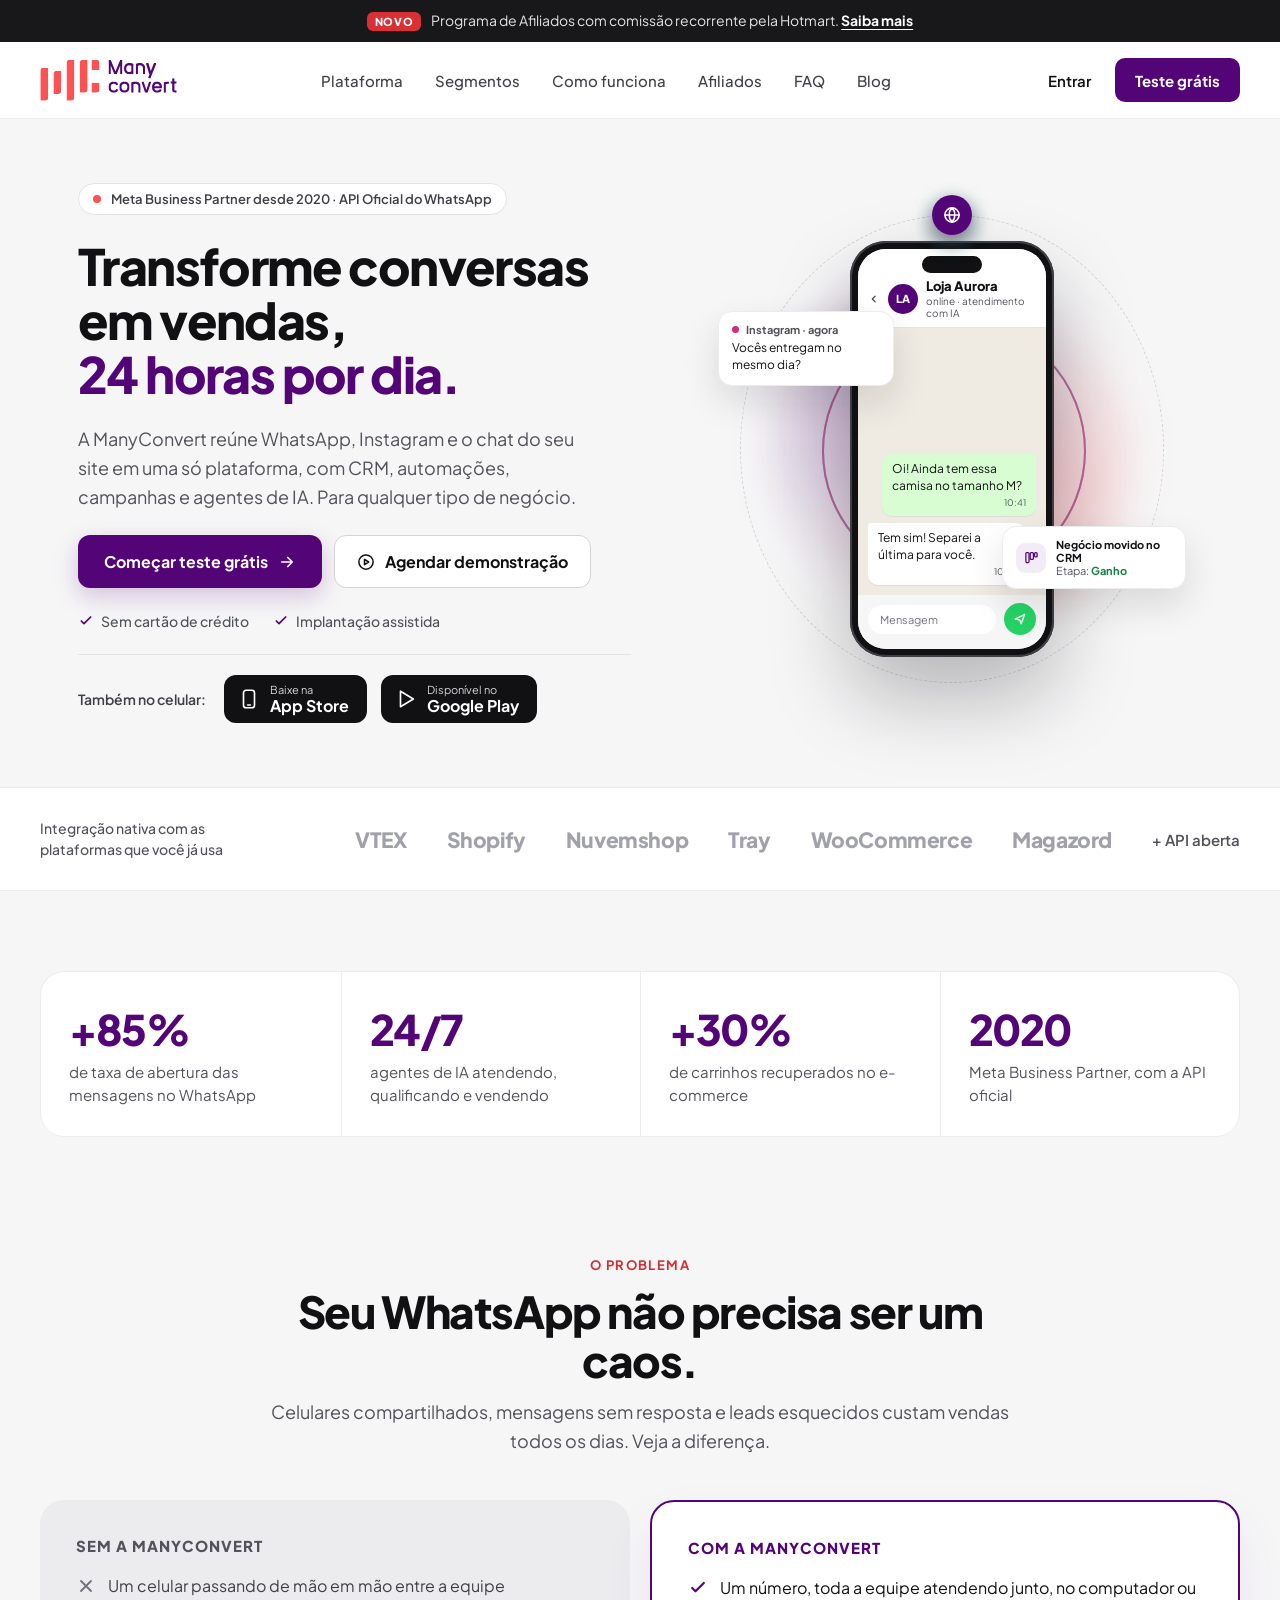
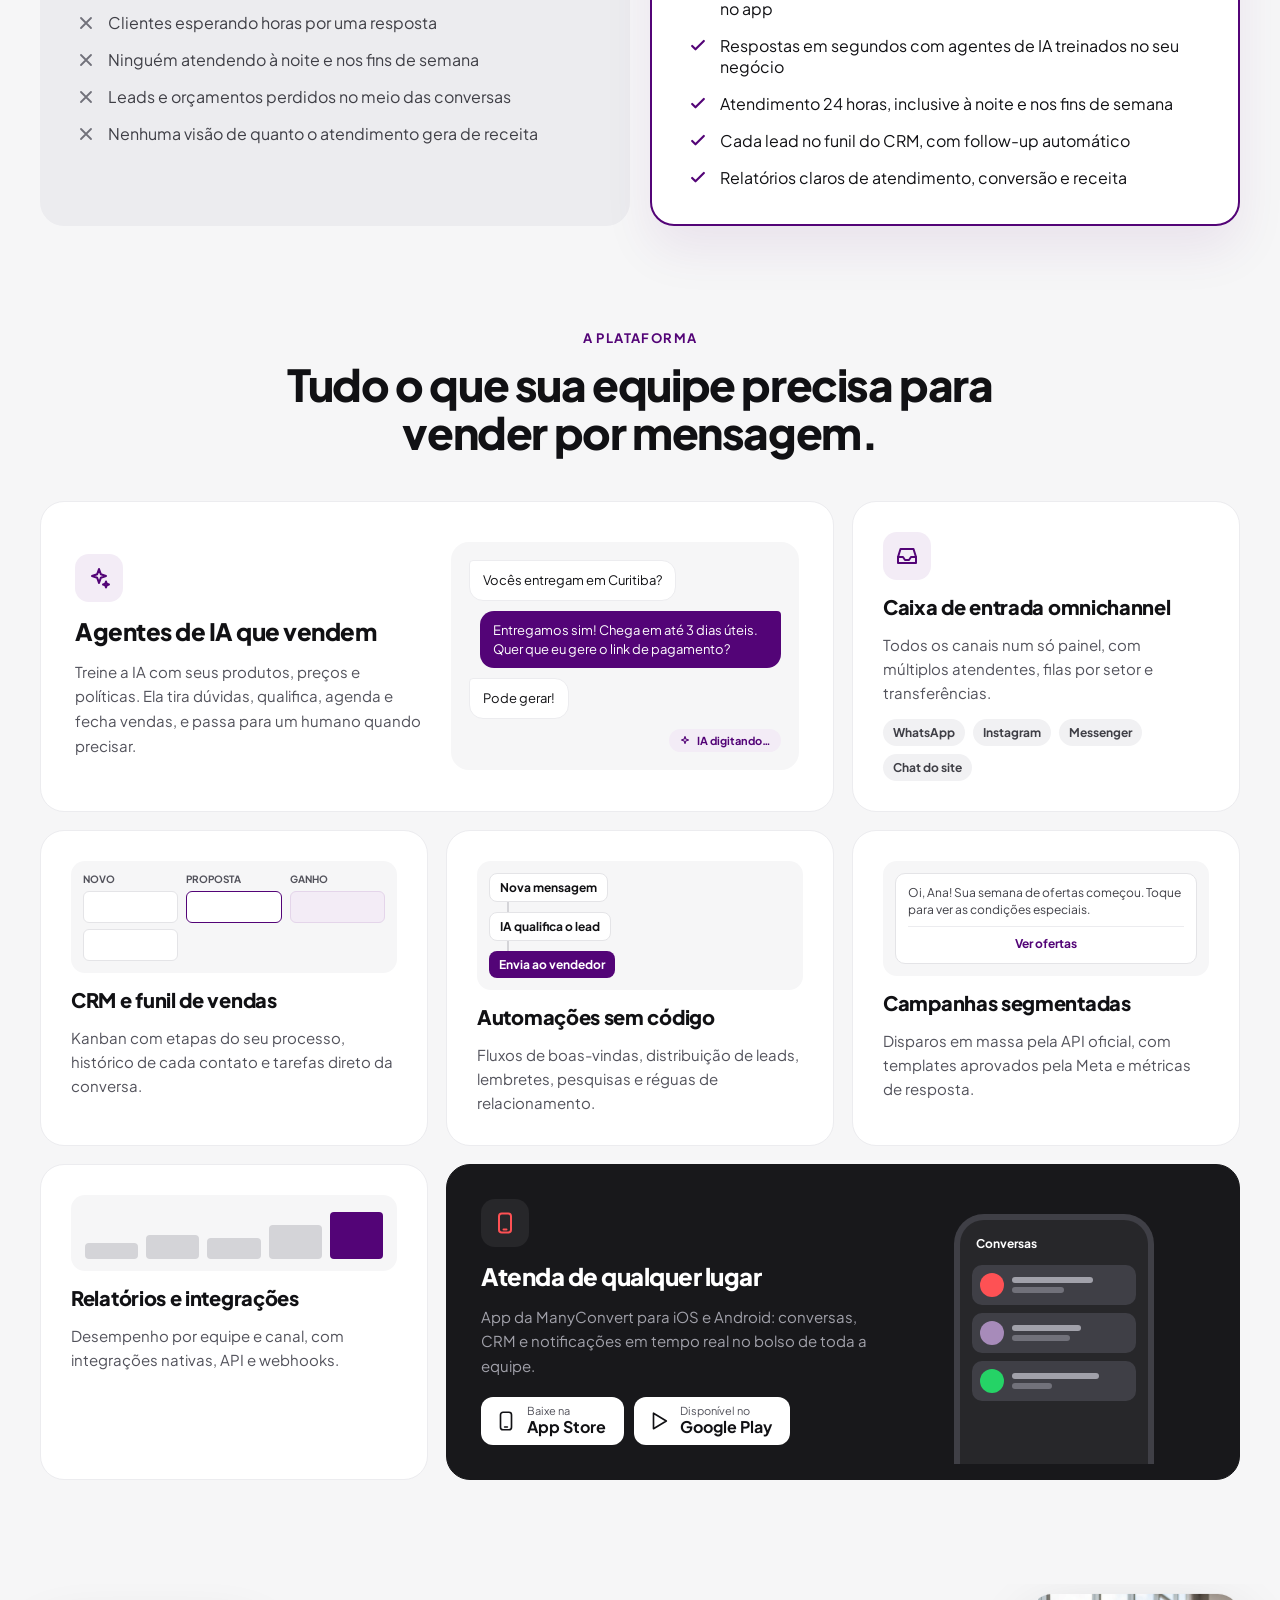
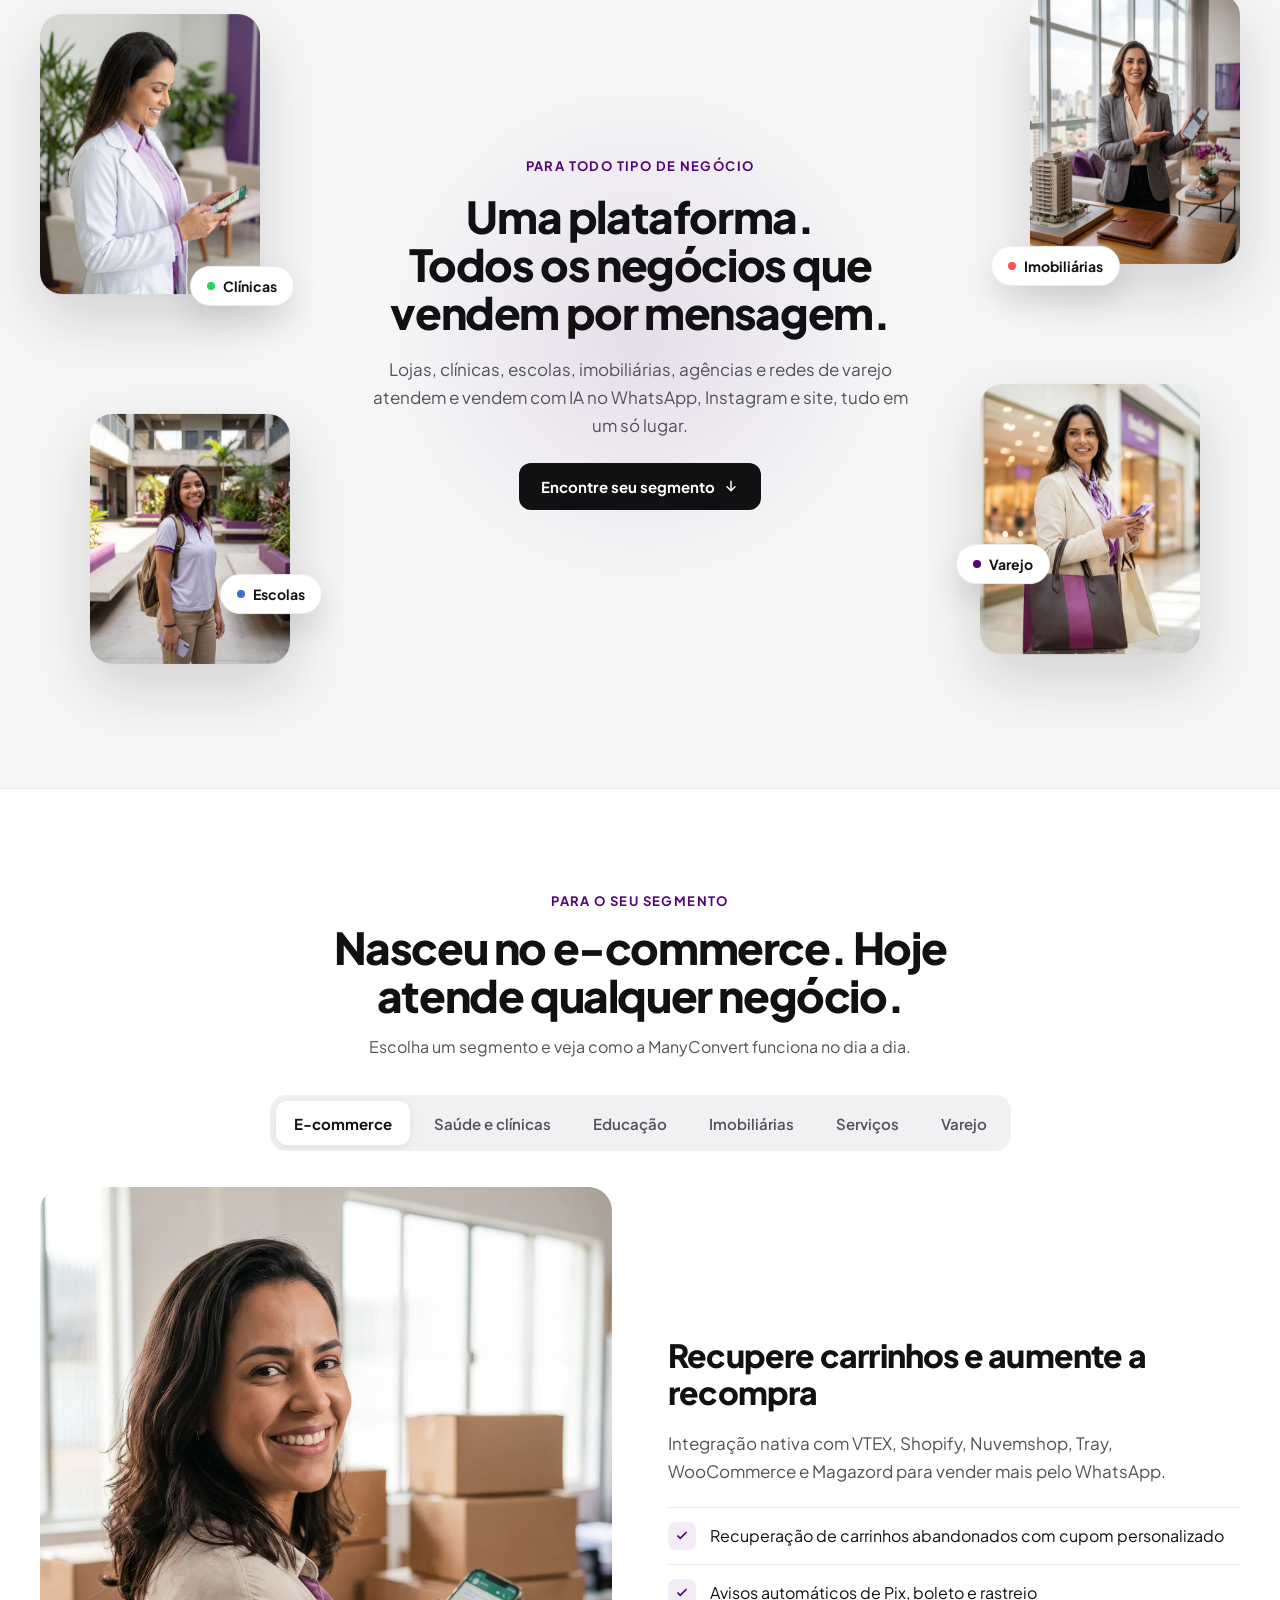
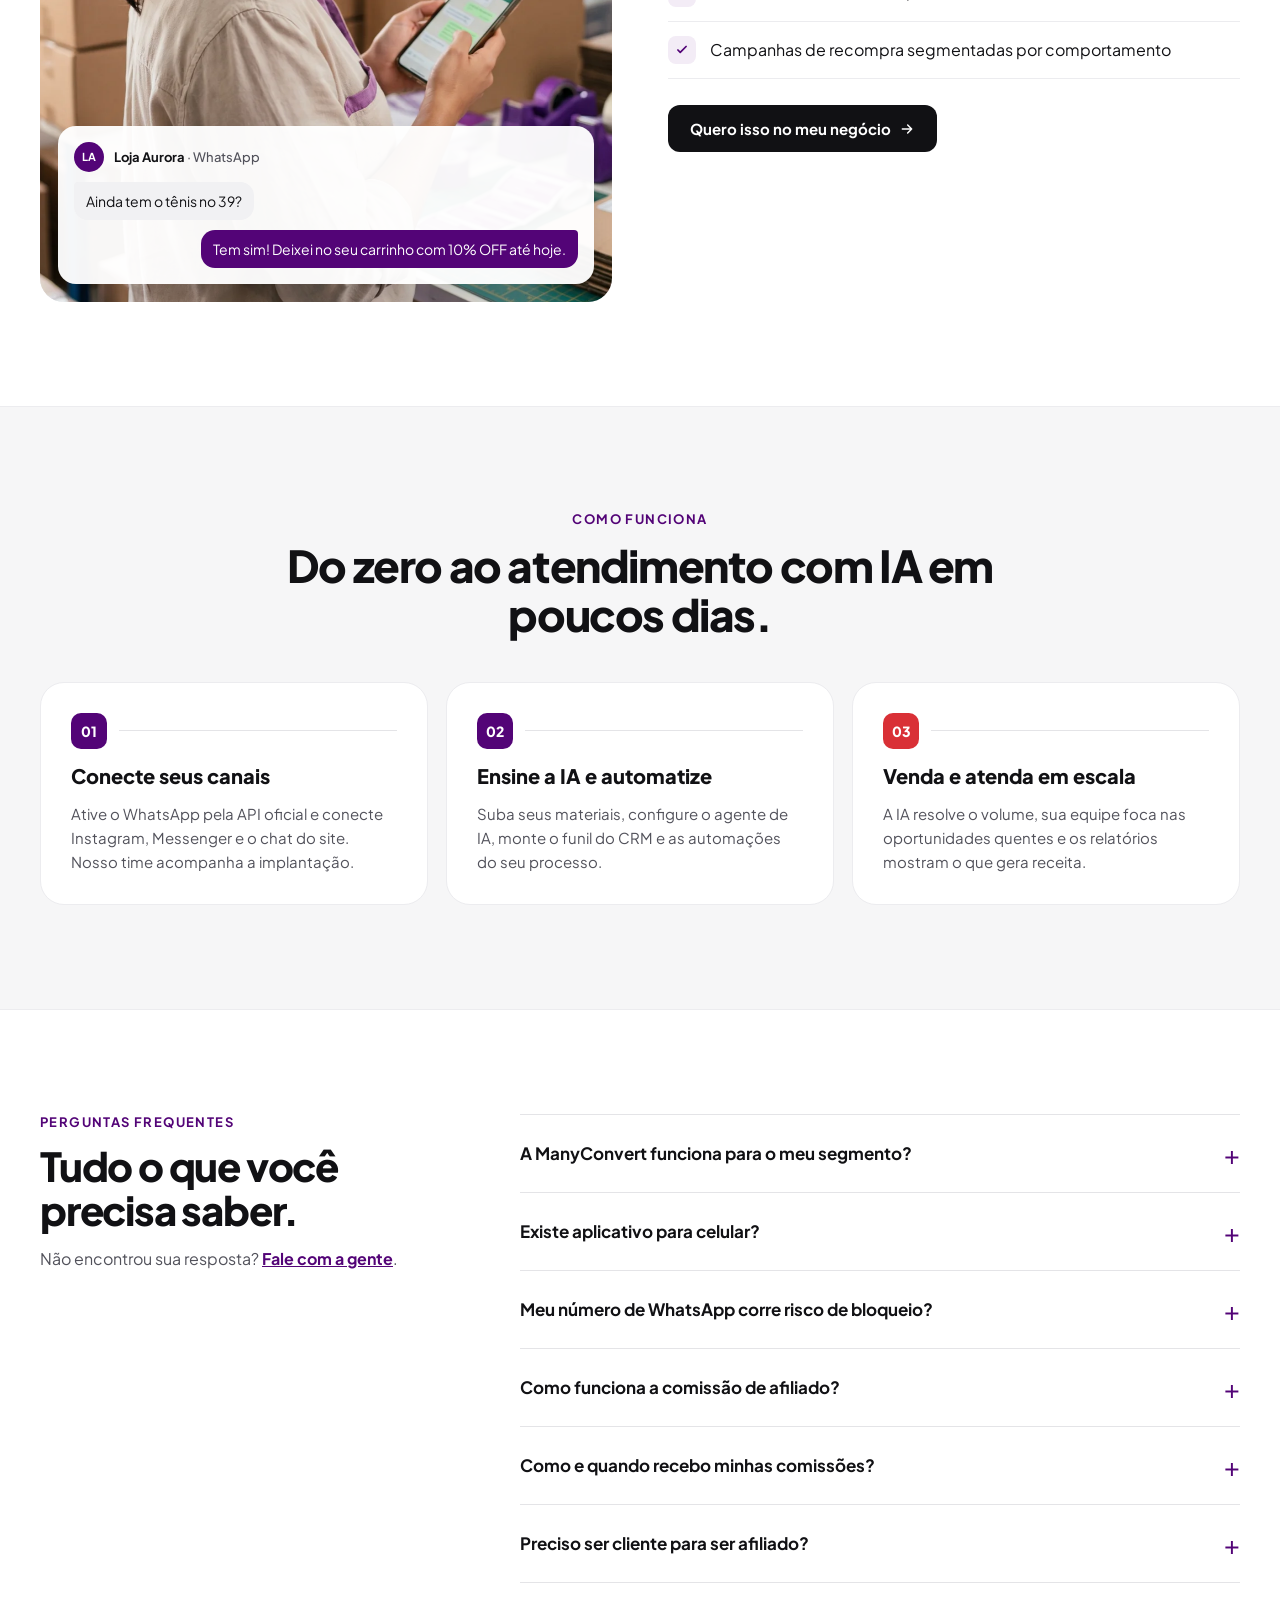
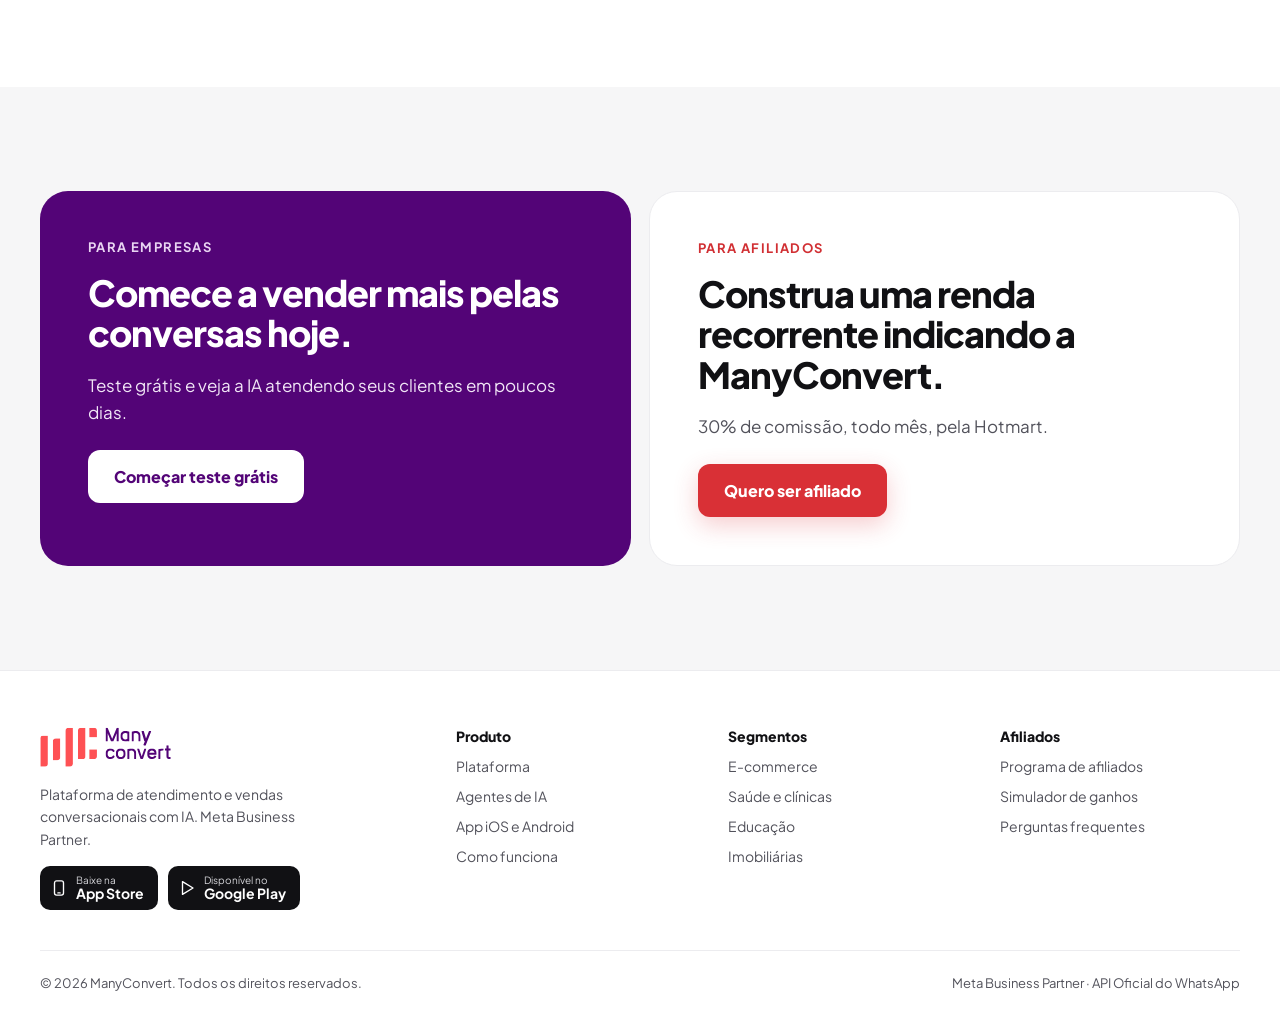
==== commit 930b8f5a: "feat(v2): fotos novas no Gemini Pro, em WebP e por segmento - 7 fotos (6 segmentos + afiliado) no Na" ====
--- a/index.html
+++ b/index.html
@@ -334,10 +334,10 @@
 <div class="pxband" style="position: relative; height: 700px; display: flex; align-items: center; justify-content: center">
 <div aria-hidden="true" style="position: absolute; left: 50%; top: 50%; width: 560px; height: 560px; margin: -280px 0 0 -280px; border-radius: 50%; background: radial-gradient(circle, rgba(83,4,119,.10), rgba(83,4,119,0) 65%); z-index: 0"></div>
 
-<div class="pxph pxph-tl" aria-hidden="true" style="position: absolute; left: 0; top: 30px; width: 220px; z-index: 1"><div class="pxl" data-speed="0.14"><img src="assets/img/saude.jpg" alt="" style="display: block; width: 220px; height: 280px; object-fit: cover; object-position: 50% 30%; border-radius: 22px; box-shadow: 0 24px 60px rgba(17,17,20,.16)"></div></div>
-<div class="pxph pxph-bl" aria-hidden="true" style="position: absolute; left: 50px; bottom: 20px; width: 200px; z-index: 1"><div class="pxl" data-speed="-0.12"><img src="assets/img/educacao.jpg" alt="" style="display: block; width: 200px; height: 250px; object-fit: cover; object-position: 50% 30%; border-radius: 22px; box-shadow: 0 24px 60px rgba(17,17,20,.16)"></div></div>
-<div class="pxph pxph-tr" aria-hidden="true" style="position: absolute; right: 0; top: 10px; width: 210px; z-index: 1"><div class="pxl" data-speed="-0.12"><img src="assets/img/imobiliaria.jpg" alt="" style="display: block; width: 210px; height: 270px; object-fit: cover; object-position: 50% 30%; border-radius: 22px; box-shadow: 0 24px 60px rgba(17,17,20,.16)"></div></div>
-<div class="pxph pxph-br" aria-hidden="true" style="position: absolute; right: 40px; bottom: 30px; width: 220px; z-index: 1"><div class="pxl" data-speed="0.14"><img src="assets/img/varejo.jpg" alt="" style="display: block; width: 220px; height: 270px; object-fit: cover; object-position: 50% 30%; border-radius: 22px; box-shadow: 0 24px 60px rgba(17,17,20,.16)"></div></div>
+<div class="pxph pxph-tl" aria-hidden="true" style="position: absolute; left: 0; top: 30px; width: 220px; z-index: 1"><div class="pxl" data-speed="0.14"><img src="assets/img/saude.webp" alt="" style="display: block; width: 220px; height: 280px; object-fit: cover; object-position: 50% 30%; border-radius: 22px; box-shadow: 0 24px 60px rgba(17,17,20,.16)"></div></div>
+<div class="pxph pxph-bl" aria-hidden="true" style="position: absolute; left: 50px; bottom: 20px; width: 200px; z-index: 1"><div class="pxl" data-speed="-0.12"><img src="assets/img/educacao.webp" alt="" style="display: block; width: 200px; height: 250px; object-fit: cover; object-position: 50% 30%; border-radius: 22px; box-shadow: 0 24px 60px rgba(17,17,20,.16)"></div></div>
+<div class="pxph pxph-tr" aria-hidden="true" style="position: absolute; right: 0; top: 10px; width: 210px; z-index: 1"><div class="pxl" data-speed="-0.12"><img src="assets/img/imobiliaria.webp" alt="" style="display: block; width: 210px; height: 270px; object-fit: cover; object-position: 50% 30%; border-radius: 22px; box-shadow: 0 24px 60px rgba(17,17,20,.16)"></div></div>
+<div class="pxph pxph-br" aria-hidden="true" style="position: absolute; right: 40px; bottom: 30px; width: 220px; z-index: 1"><div class="pxl" data-speed="0.14"><img src="assets/img/varejo.webp" alt="" style="display: block; width: 220px; height: 270px; object-fit: cover; object-position: 50% 30%; border-radius: 22px; box-shadow: 0 24px 60px rgba(17,17,20,.16)"></div></div>
 
 <div class="pxph pxchip" aria-hidden="true" style="position: absolute; left: 150px; top: 282px; z-index: 2"><div class="pxl" data-speed="-0.24"><span style="display: inline-flex; align-items: center; gap: 8px; background: #ffffff; border: 1px solid #ececef; border-radius: 999px; padding: 10px 16px; font-size: 14px; font-weight: 700; color: #111114; box-shadow: 0 14px 32px rgba(17,17,20,.12); white-space: nowrap"><span style="width: 8px; height: 8px; border-radius: 50%; background: #25d366"></span>Clínicas</span></div></div>
 <div class="pxph pxchip" aria-hidden="true" style="position: absolute; left: 180px; top: 590px; z-index: 2"><div class="pxl" data-speed="0.22"><span style="display: inline-flex; align-items: center; gap: 8px; background: #ffffff; border: 1px solid #ececef; border-radius: 999px; padding: 10px 16px; font-size: 14px; font-weight: 700; color: #111114; box-shadow: 0 14px 32px rgba(17,17,20,.12); white-space: nowrap"><span style="width: 8px; height: 8px; border-radius: 50%; background: #3b6fd8"></span>Escolas</span></div></div>
@@ -375,7 +375,7 @@
 </div>
 <div class="g2" style="display: grid; grid-template-columns: repeat(2, minmax(0, 1fr)); gap: 56px; align-items: center">
 <div class="photo" style="position: relative; width: 100%; aspect-ratio: 4 / 5; border-radius: 24px; overflow: hidden; background: #e4e4e7">
-<img class="pxl" data-speed="0.08" id="seg-img" src="assets/img/ecommerce.jpg" alt="Dona de loja respondendo clientes no celular" style="position: absolute; left: 0; top: -8%; width: 100%; height: 116%; object-fit: cover; object-position: 50% 30%; display: block">
+<img class="pxl" data-speed="0.08" id="seg-img" src="assets/img/ecommerce.webp" alt="Empreendedora respondendo clientes no celular em um centro de distribuição" style="position: absolute; left: 0; top: -8%; width: 100%; height: 116%; object-fit: cover; object-position: 50% 30%; display: block">
 <div style="position: absolute; left: 18px; right: 18px; bottom: 18px; background: rgba(255,255,255,.96); border-radius: 18px; padding: 16px; display: flex; flex-direction: column; gap: 10px; box-shadow: 0 12px 30px rgba(17,17,20,.16)">
 <div style="display: flex; align-items: center; gap: 10px">
 <div style="width: 30px; height: 30px; border-radius: 50%; background: #530477; color: #ffffff; display: flex; align-items: center; justify-content: center; font-weight: 700; font-size: 11px"><span data-seg-bind="initials">LA</span></div>
@@ -536,6 +536,6 @@
 </footer>
 
 </div>
-<script src="assets/js/main.js?v=2" defer></script>
+<script src="assets/js/main.js?v=3" defer></script>
 </body>
 </html>
